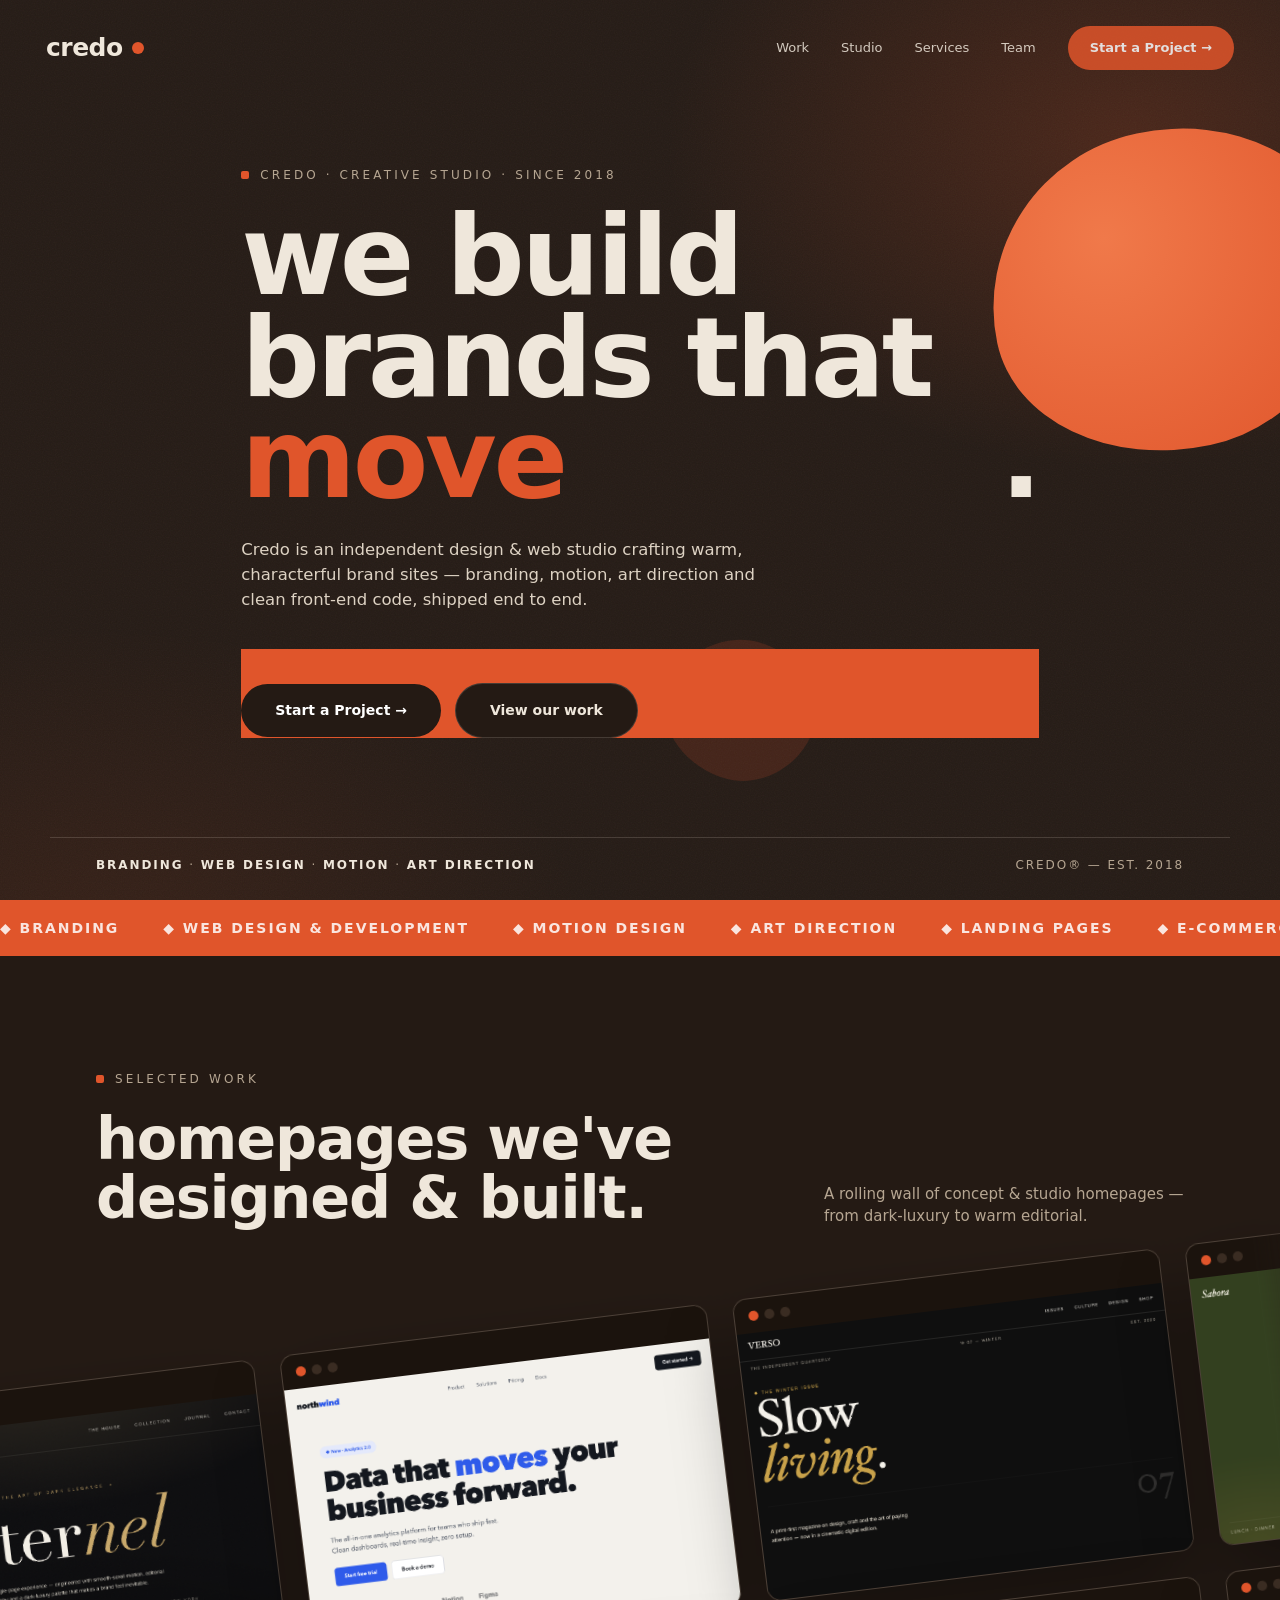
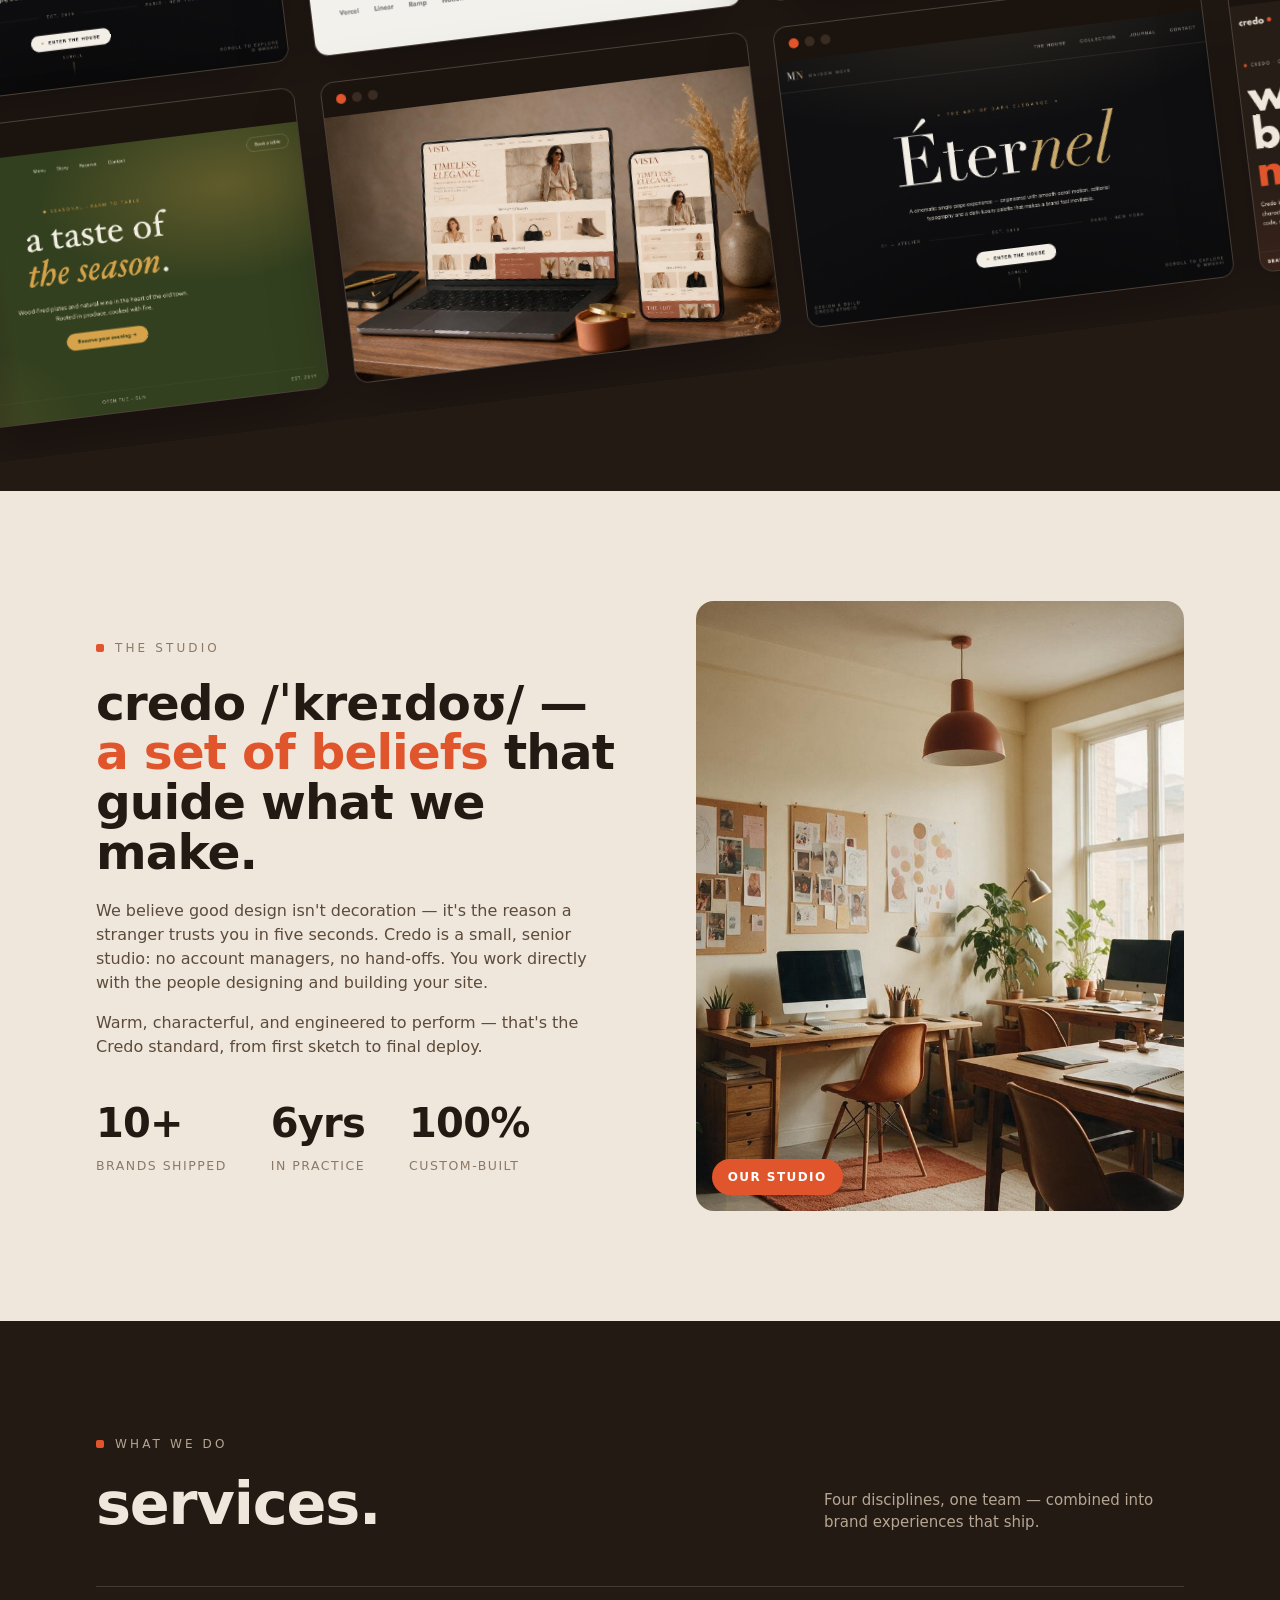
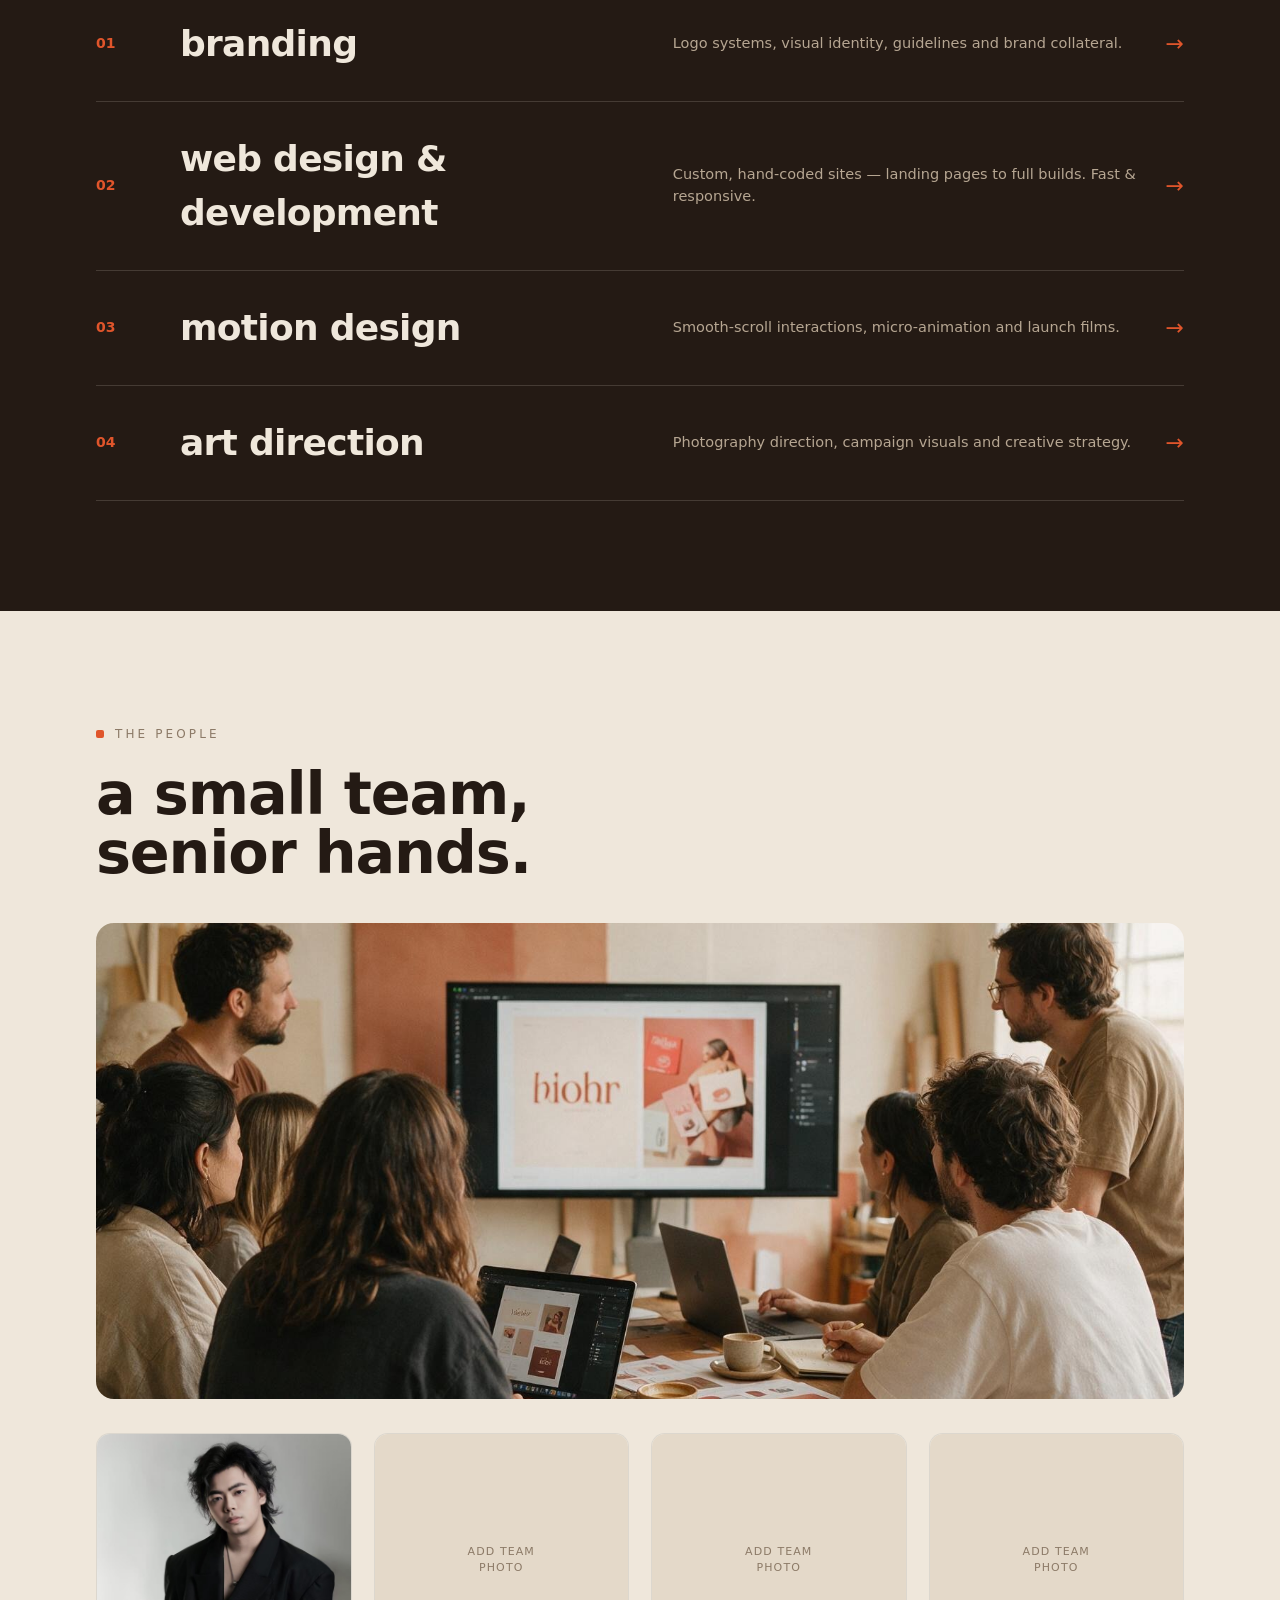
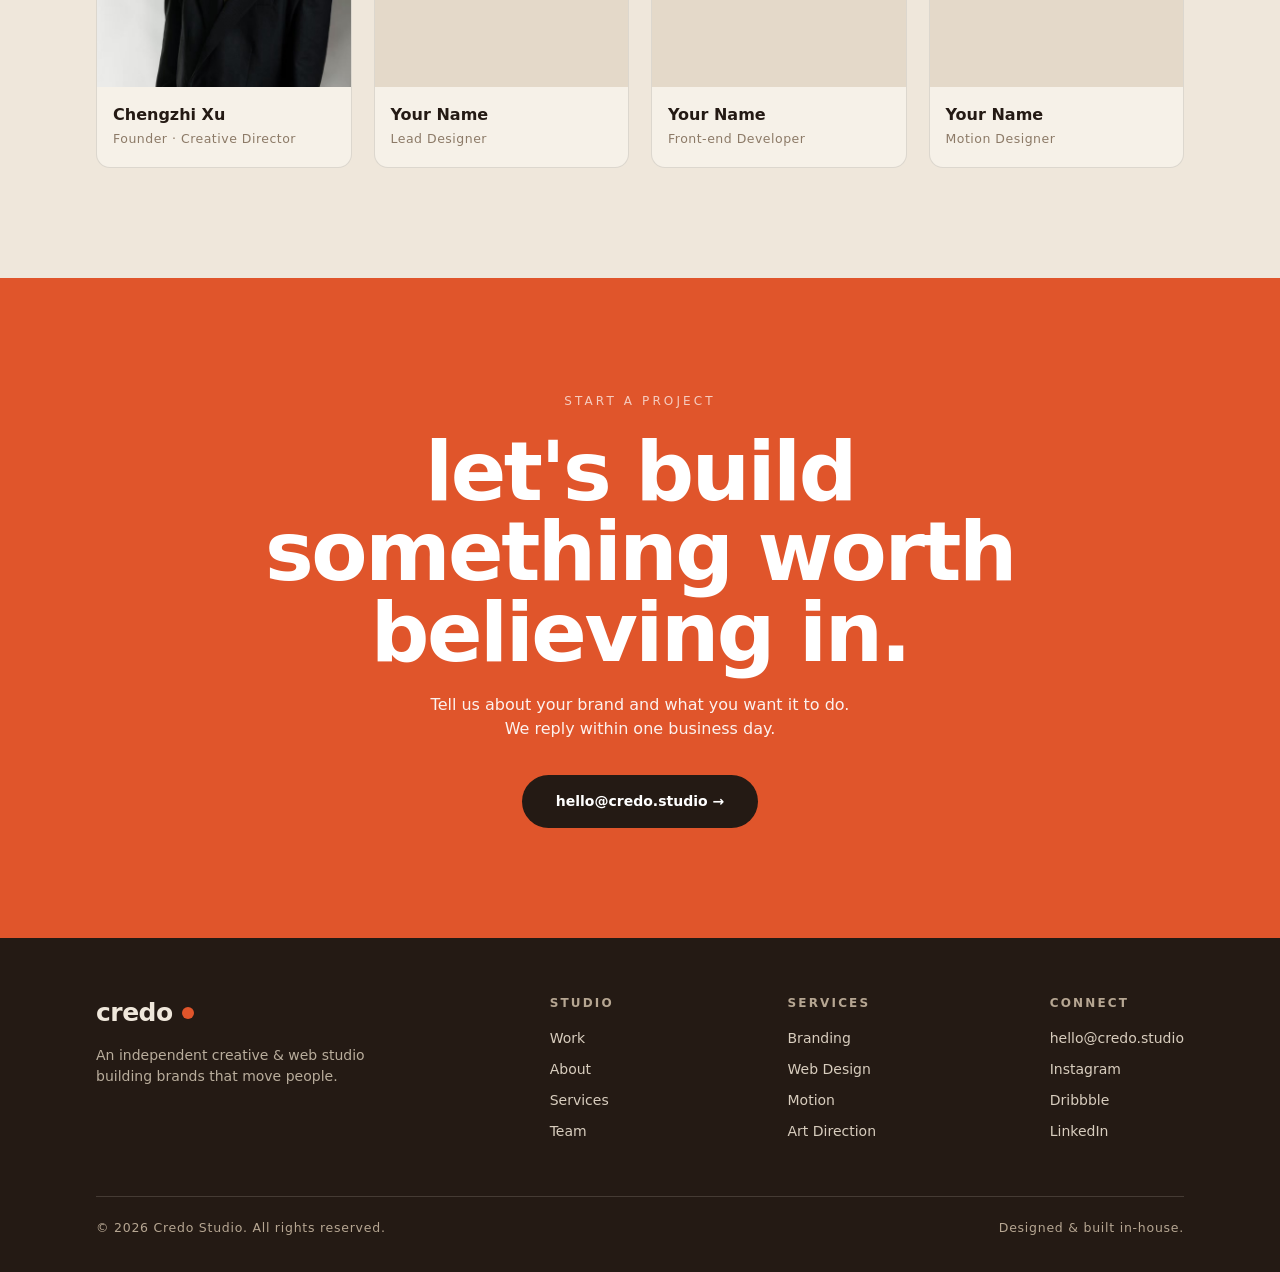
==== index.html @ 02d481d7 "Credo Studio site — initial deploy" ====
<!doctype html>
<html lang="en">
<head>
<meta charset="utf-8">
<meta name="viewport" content="width=device-width, initial-scale=1">
<title>Credo — Creative Studio</title>
<style>
  :root{
    --brown:#241a14; --brown2:#2c2018; --cream:#efe7db; --cream2:#f6f1e8;
    --clay:#e0552b; --clay2:#f0794a; --muted:#b6a692; --inkmuted:#8c7a67;
    --line:rgba(239,231,219,.16); --linedark:rgba(36,26,20,.12);
    --geo:"Futura","Avenir Next","Century Gothic","Poppins",system-ui,Arial,sans-serif;
    --serif:"Hoefler Text","Baskerville",Georgia,serif;
  }
  *{margin:0;padding:0;box-sizing:border-box}
  html{scroll-behavior:smooth}
  body{background:var(--brown); color:var(--cream); font-family:var(--geo);
    -webkit-font-smoothing:antialiased; overflow-x:hidden; line-height:1.5}
  img{display:block; max-width:100%}
  .wrap{max-width:1180px; margin:0 auto; padding:0 46px}
  .clay{color:var(--clay)} .out{color:transparent;-webkit-text-stroke:1.6px currentColor}
  a{color:inherit; text-decoration:none}
  .eyebrow{display:inline-flex; align-items:center; gap:11px; font-size:12px; letter-spacing:.26em;
    text-transform:uppercase; color:var(--muted); margin-bottom:22px}
  .eyebrow .sq{width:8px;height:8px;background:var(--clay);border-radius:2px}

  /* ---------- NAV ---------- */
  nav.bar{position:absolute; top:0; left:0; right:0; z-index:20; display:flex; align-items:center;
    justify-content:space-between; padding:26px 46px}
  .logo{display:flex; align-items:center; gap:9px; font-weight:700; font-size:25px; letter-spacing:-.02em}
  .logo .d{width:12px;height:12px;border-radius:50%;background:var(--clay)}
  .navlinks{display:flex; align-items:center; gap:32px; font-size:13px}
  .navlinks a{opacity:.85} .navlinks a:hover{opacity:1}
  .btn{background:var(--clay); color:#fff; padding:12px 22px; border-radius:999px; font-size:13px; font-weight:600}
  .btn:hover{background:var(--clay2)}
  .btn.ghost{background:transparent; border:1px solid var(--line); color:var(--cream)}

  /* ---------- HERO ---------- */
  .hero{position:relative; min-height:100vh; display:flex; flex-direction:column; justify-content:center;
    overflow:hidden;
    background:
      radial-gradient(60% 60% at 88% 16%, rgba(224,85,43,.20), rgba(36,26,20,0) 60%),
      radial-gradient(70% 70% at 8% 108%, rgba(224,85,43,.10), rgba(36,26,20,0) 55%), var(--brown)}
  .grain{position:absolute; inset:0; pointer-events:none; opacity:.05; mix-blend-mode:screen;
    background-image:url("data:image/svg+xml;utf8,<svg xmlns='http://www.w3.org/2000/svg' width='120' height='120'><filter id='n'><feTurbulence type='fractalNoise' baseFrequency='0.85' numOctaves='2'/></filter><rect width='100%25' height='100%25' filter='url(%23n)'/></svg>")}
  .blob{position:absolute; border-radius:50% 50% 48% 52%/55% 45% 55% 45%; z-index:0}
  .blob.b1{width:360px;height:320px;background:radial-gradient(circle at 35% 30%,var(--clay2),var(--clay));
    right:-70px; top:130px; transform:rotate(-12deg)}
  .blob.b2{width:150px;height:140px;background:var(--clay);opacity:.16; left:52%; bottom:120px; transform:rotate(20deg)}
  .hero .wrap{position:relative; z-index:2}
  h1.head{font-weight:700; letter-spacing:-.03em; line-height:.92; font-size:clamp(52px,8.6vw,132px); text-transform:lowercase}
  .hero .lead{max-width:520px; margin-top:28px; font-size:16.5px; color:#ddd2c3}
  .hero .cta{margin-top:36px; display:flex; gap:14px; align-items:center}
  .hero .foot{position:absolute; z-index:2; left:0;right:0; bottom:26px}
  .hero .foot .wrap{display:flex; align-items:center; justify-content:space-between;
    border-top:1px solid var(--line); padding-top:18px; font-size:12px; letter-spacing:.16em;
    text-transform:uppercase; color:var(--muted)}
  .hero .foot b{color:var(--cream); font-weight:600}

  /* ---------- MARQUEE ---------- */
  .strip{background:var(--clay); color:#fff; padding:16px 0; overflow:hidden; white-space:nowrap}
  .strip .row{display:inline-flex; gap:44px; font-size:14px; letter-spacing:.14em; text-transform:uppercase; font-weight:600}
  .strip span{opacity:.85}

  /* ---------- SECTION SHELL ---------- */
  section{position:relative}
  .pad{padding:110px 0}
  .sechead{display:flex; align-items:flex-end; justify-content:space-between; gap:30px; margin-bottom:52px}
  .sechead h2{font-weight:700; letter-spacing:-.02em; line-height:1; font-size:clamp(34px,4.6vw,60px); text-transform:lowercase}
  .sechead p{max-width:360px; color:var(--muted); font-size:15px}
  .num{color:var(--clay); font-weight:700; font-size:13px; letter-spacing:.2em}

  /* ---------- WORK ---------- */
  .work{background:var(--brown)}
  .grid{display:grid; grid-template-columns:1fr 1fr; gap:26px}
  .card{position:relative; border-radius:16px; overflow:hidden; background:var(--brown2); border:1px solid var(--line)}
  .card .ph{aspect-ratio:3/2; overflow:hidden}
  .card .ph img{width:100%;height:100%;object-fit:cover; transition:transform .6s ease}
  .card:hover .ph img{transform:scale(1.04)}
  .card .cap{display:flex; align-items:center; justify-content:space-between; padding:20px 22px}
  .card .cap .t{font-weight:600; font-size:18px}
  .card .cap .s{font-size:12px; letter-spacing:.14em; text-transform:uppercase; color:var(--muted)}
  .card .tag{position:absolute; top:16px; left:16px; background:rgba(36,26,20,.72); backdrop-filter:blur(6px);
    color:var(--cream); font-size:11px; letter-spacing:.16em; text-transform:uppercase; padding:7px 12px; border-radius:999px}

  /* ---------- STUDIO / ABOUT ---------- */
  .studio{background:var(--cream); color:var(--brown)}
  .studio .eyebrow{color:var(--inkmuted)}
  .studio .split{display:grid; grid-template-columns:1.05fr .95fr; gap:60px; align-items:center}
  .studio h2{font-weight:700; letter-spacing:-.02em; line-height:1.02; font-size:clamp(30px,3.8vw,50px); text-transform:lowercase; margin-bottom:22px}
  .studio h2 .clay{color:var(--clay)}
  .studio p{color:#5c4b3b; font-size:16px; margin-bottom:16px; max-width:520px}
  .studio .stats{display:flex; gap:44px; margin-top:34px}
  .studio .stats b{display:block; font-size:40px; font-weight:700; letter-spacing:-.02em; color:var(--brown)}
  .studio .stats span{font-size:12.5px; letter-spacing:.12em; text-transform:uppercase; color:var(--inkmuted)}
  .studio .imgwrap{position:relative; border-radius:18px; overflow:hidden}
  .studio .imgwrap img{width:100%; aspect-ratio:4/5; object-fit:cover}
  .studio .imgwrap .badge{position:absolute; bottom:16px; left:16px; background:var(--clay); color:#fff;
    font-size:12px; letter-spacing:.12em; text-transform:uppercase; font-weight:600; padding:9px 16px; border-radius:999px}

  /* ---------- SERVICES ---------- */
  .svc{background:var(--brown)}
  .svcrow{display:grid; grid-template-columns:60px 1fr 1fr auto; gap:24px; align-items:center;
    padding:30px 0; border-top:1px solid var(--line)}
  .svcrow:last-child{border-bottom:1px solid var(--line)}
  .svcrow .n{color:var(--clay); font-weight:700; font-size:14px}
  .svcrow .name{font-size:clamp(24px,3vw,36px); font-weight:700; letter-spacing:-.02em; text-transform:lowercase}
  .svcrow .desc{color:var(--muted); font-size:14.5px}
  .svcrow .arrow{color:var(--clay); font-size:22px}

  /* ---------- TEAM ---------- */
  .team{background:var(--cream); color:var(--brown)}
  .team .eyebrow{color:var(--inkmuted)}
  .team h2{font-weight:700; letter-spacing:-.02em; line-height:1; font-size:clamp(34px,4.6vw,60px); text-transform:lowercase; margin-bottom:40px}
  .team .teamimg{border-radius:18px; overflow:hidden; margin-bottom:34px}
  .team .teamimg img{width:100%; aspect-ratio:16/7; object-fit:cover}
  .people{display:grid; grid-template-columns:repeat(4,1fr); gap:22px}
  .person{background:var(--cream2); border:1px solid var(--linedark); border-radius:14px; overflow:hidden}
  .person .pic{aspect-ratio:1/1; overflow:hidden; background:#e4d9c9}
  .person .pic img{width:100%;height:100%;object-fit:cover}
  .person .pic.ph{display:flex;align-items:center;justify-content:center;color:var(--inkmuted);font-size:11px;letter-spacing:.1em;text-transform:uppercase;text-align:center;padding:10px}
  .person .b{padding:16px 16px 18px}
  .person .b .nm{font-weight:700; font-size:16px}
  .person .b .rl{font-size:12.5px; color:var(--inkmuted); letter-spacing:.04em; margin-top:3px}

  /* ---------- CTA ---------- */
  .cta{background:var(--clay); color:#fff; text-align:center}
  .cta h2{font-weight:700; letter-spacing:-.03em; line-height:.98; font-size:clamp(40px,6.4vw,92px); text-transform:lowercase}
  .cta p{max-width:420px; margin:20px auto 0; font-size:16px; opacity:.92}
  .cta .btn{background:var(--brown); margin-top:34px; display:inline-block; padding:16px 34px; font-size:14px}
  .cta .btn:hover{background:#160f0a}

  /* ---------- FOOTER ---------- */
  footer{background:var(--brown); padding:56px 0 34px}
  .fgrid{display:flex; align-items:flex-start; justify-content:space-between; gap:30px; flex-wrap:wrap}
  .fcol h4{font-size:12px; letter-spacing:.18em; text-transform:uppercase; color:var(--muted); margin-bottom:16px}
  .fcol a{display:block; font-size:14px; color:#d8cdbe; margin-bottom:10px}
  .fbottom{display:flex; align-items:center; justify-content:space-between; border-top:1px solid var(--line);
    margin-top:44px; padding-top:22px; font-size:12.5px; color:var(--muted); letter-spacing:.06em}

  @media(max-width:820px){
    .navlinks{display:none} .wrap{padding:0 24px} nav.bar{padding:20px 24px}
    .grid{grid-template-columns:1fr} .studio .split{grid-template-columns:1fr; gap:34px}
    .svcrow{grid-template-columns:36px 1fr; row-gap:6px} .svcrow .desc,.svcrow .arrow{display:none}
    .people{grid-template-columns:1fr 1fr} .sechead{flex-direction:column; align-items:flex-start}
  }

  /* ---------- DIAGONAL WORK TICKER ---------- */
  .ticker{position:relative; transform:rotate(-7deg); transform-origin:center; width:122%; margin-left:-11%;
    padding:34px 0; -webkit-mask-image:linear-gradient(90deg,transparent,#000 8%,#000 92%,transparent);
    mask-image:linear-gradient(90deg,transparent,#000 8%,#000 92%,transparent)}
  .tick-row{display:flex; gap:26px; width:max-content}
  .tick-row.r1{animation:scrollL 48s linear infinite}
  .tick-row.r2{margin-top:26px; animation:scrollR 56s linear infinite}
  @keyframes scrollL{from{transform:translateX(0)} to{transform:translateX(-50%)}}
  @keyframes scrollR{from{transform:translateX(-50%)} to{transform:translateX(0)}}
  .bcard{flex:0 0 auto; width:430px; border-radius:14px; overflow:hidden; background:#2c2018;
    border:1px solid var(--line); box-shadow:0 34px 70px rgba(0,0,0,.4)}
  .bcard .bar{display:flex; gap:6px; padding:12px 14px; background:#1b130d; align-items:center}
  .bcard .bar i{width:10px;height:10px;border-radius:50%;background:#3a2c22}
  .bcard .bar i:nth-child(1){background:#e0552b}
  .bcard .shot{aspect-ratio:16/10; overflow:hidden}
  .bcard .shot img{width:100%;height:100%;object-fit:cover;object-position:top; transition:transform .5s}
  .bcard:hover .shot img{transform:scale(1.05)}

</style>
</head>
<body>

  <!-- NAV -->
  <nav class="bar">
    <div class="logo">credo<span class="d"></span></div>
    <div class="navlinks">
      <a href="#work">Work</a><a href="#studio">Studio</a><a href="#services">Services</a>
      <a href="#team">Team</a><a class="btn" href="#contact">Start a Project →</a>
    </div>
  </nav>

  <!-- HERO -->
  <header class="hero">
    <div class="grain"></div><div class="blob b1"></div><div class="blob b2"></div>
    <div class="wrap">
      <div class="eyebrow"><span class="sq"></span>Credo · Creative Studio · Since 2018</div>
      <h1 class="head">we build<br>brands that<br><span class="clay">move</span> <span class="out">people</span>.</h1>
      <p class="lead">Credo is an independent design &amp; web studio crafting warm, characterful brand
        sites — branding, motion, art direction and clean front-end code, shipped end to end.</p>
      <div class="cta"><a class="btn" href="#contact">Start a Project →</a><a class="btn ghost" href="#work">View our work</a></div>
    </div>
    <div class="foot"><div class="wrap"><div><b>Branding</b> · <b>Web Design</b> · <b>Motion</b> · <b>Art Direction</b></div><div>credo® — Est. 2018</div></div></div>
  </header>

  <!-- MARQUEE -->
  <div class="strip"><div class="row">
    <span>◆ Branding</span><span>◆ Web Design &amp; Development</span><span>◆ Motion Design</span>
    <span>◆ Art Direction</span><span>◆ Landing Pages</span><span>◆ E-commerce</span>
    <span>◆ Branding</span><span>◆ Web Design &amp; Development</span><span>◆ Motion Design</span><span>◆ Art Direction</span>
  </div></div>

  <!-- WORK -->
  <section class="work pad" id="work">
    <div class="wrap">
      <div class="sechead">
        <div><div class="eyebrow"><span class="sq"></span>Selected Work</div>
          <h2>homepages we've<br>designed &amp; built.</h2></div>
        <p>A rolling wall of concept &amp; studio homepages — from dark-luxury to warm editorial.</p>
      </div>
    </div>
    <div class="ticker">
      <div class="tick-row r1"><div class="bcard"><div class="bar"><i></i><i></i><i></i></div><div class="shot"><img src="credo_assets/work_eternel.png" alt=""></div></div><div class="bcard"><div class="bar"><i></i><i></i><i></i></div><div class="shot"><img src="credo_assets/site_northwind.png" alt=""></div></div><div class="bcard"><div class="bar"><i></i><i></i><i></i></div><div class="shot"><img src="credo_assets/site_verso.png" alt=""></div></div><div class="bcard"><div class="bar"><i></i><i></i><i></i></div><div class="shot"><img src="credo_assets/site_sabora.png" alt=""></div></div><div class="bcard"><div class="bar"><i></i><i></i><i></i></div><div class="shot"><img src="credo_assets/site_credo.png" alt=""></div></div><div class="bcard"><div class="bar"><i></i><i></i><i></i></div><div class="shot"><img src="credo_assets/work_fashion.jpg" alt=""></div></div><div class="bcard"><div class="bar"><i></i><i></i><i></i></div><div class="shot"><img src="credo_assets/work_eternel.png" alt=""></div></div><div class="bcard"><div class="bar"><i></i><i></i><i></i></div><div class="shot"><img src="credo_assets/site_northwind.png" alt=""></div></div><div class="bcard"><div class="bar"><i></i><i></i><i></i></div><div class="shot"><img src="credo_assets/site_verso.png" alt=""></div></div><div class="bcard"><div class="bar"><i></i><i></i><i></i></div><div class="shot"><img src="credo_assets/site_sabora.png" alt=""></div></div><div class="bcard"><div class="bar"><i></i><i></i><i></i></div><div class="shot"><img src="credo_assets/site_credo.png" alt=""></div></div><div class="bcard"><div class="bar"><i></i><i></i><i></i></div><div class="shot"><img src="credo_assets/work_fashion.jpg" alt=""></div></div></div>
      <div class="tick-row r2"><div class="bcard"><div class="bar"><i></i><i></i><i></i></div><div class="shot"><img src="credo_assets/site_sabora.png" alt=""></div></div><div class="bcard"><div class="bar"><i></i><i></i><i></i></div><div class="shot"><img src="credo_assets/work_fashion.jpg" alt=""></div></div><div class="bcard"><div class="bar"><i></i><i></i><i></i></div><div class="shot"><img src="credo_assets/work_eternel.png" alt=""></div></div><div class="bcard"><div class="bar"><i></i><i></i><i></i></div><div class="shot"><img src="credo_assets/site_credo.png" alt=""></div></div><div class="bcard"><div class="bar"><i></i><i></i><i></i></div><div class="shot"><img src="credo_assets/site_verso.png" alt=""></div></div><div class="bcard"><div class="bar"><i></i><i></i><i></i></div><div class="shot"><img src="credo_assets/site_northwind.png" alt=""></div></div><div class="bcard"><div class="bar"><i></i><i></i><i></i></div><div class="shot"><img src="credo_assets/site_sabora.png" alt=""></div></div><div class="bcard"><div class="bar"><i></i><i></i><i></i></div><div class="shot"><img src="credo_assets/work_fashion.jpg" alt=""></div></div><div class="bcard"><div class="bar"><i></i><i></i><i></i></div><div class="shot"><img src="credo_assets/work_eternel.png" alt=""></div></div><div class="bcard"><div class="bar"><i></i><i></i><i></i></div><div class="shot"><img src="credo_assets/site_credo.png" alt=""></div></div><div class="bcard"><div class="bar"><i></i><i></i><i></i></div><div class="shot"><img src="credo_assets/site_verso.png" alt=""></div></div><div class="bcard"><div class="bar"><i></i><i></i><i></i></div><div class="shot"><img src="credo_assets/site_northwind.png" alt=""></div></div></div>
    </div>
  </section>

  <!-- STUDIO / ABOUT -->
  <section class="studio pad" id="studio">
    <div class="wrap">
      <div class="split">
        <div>
          <div class="eyebrow"><span class="sq"></span>The Studio</div>
          <h2>credo /ˈkreɪdoʊ/ —<br><span class="clay">a set of beliefs</span> that guide what we make.</h2>
          <p>We believe good design isn't decoration — it's the reason a stranger trusts you in five
            seconds. Credo is a small, senior studio: no account managers, no hand-offs. You work
            directly with the people designing and building your site.</p>
          <p>Warm, characterful, and engineered to perform — that's the Credo standard, from first
            sketch to final deploy.</p>
          <div class="stats">
            <div><b>10+</b><span>Brands shipped</span></div>
            <div><b>6yrs</b><span>In practice</span></div>
            <div><b>100%</b><span>Custom-built</span></div>
          </div>
        </div>
        <div class="imgwrap">
          <img src="credo_assets/credo_20260913-150712.jpg" alt="Credo studio">
          <span class="badge">Our studio</span>
        </div>
      </div>
    </div>
  </section>

  <!-- SERVICES -->
  <section class="svc pad" id="services">
    <div class="wrap">
      <div class="sechead"><div><div class="eyebrow"><span class="sq"></span>What we do</div>
        <h2>services.</h2></div>
        <p>Four disciplines, one team — combined into brand experiences that ship.</p></div>
      <div class="svcrow"><span class="n">01</span><span class="name">branding</span><span class="desc">Logo systems, visual identity, guidelines and brand collateral.</span><span class="arrow">→</span></div>
      <div class="svcrow"><span class="n">02</span><span class="name">web design &amp; development</span><span class="desc">Custom, hand-coded sites — landing pages to full builds. Fast &amp; responsive.</span><span class="arrow">→</span></div>
      <div class="svcrow"><span class="n">03</span><span class="name">motion design</span><span class="desc">Smooth-scroll interactions, micro-animation and launch films.</span><span class="arrow">→</span></div>
      <div class="svcrow"><span class="n">04</span><span class="name">art direction</span><span class="desc">Photography direction, campaign visuals and creative strategy.</span><span class="arrow">→</span></div>
    </div>
  </section>

  <!-- TEAM -->
  <section class="team pad" id="team">
    <div class="wrap">
      <div class="eyebrow"><span class="sq"></span>The People</div>
      <h2>a small team,<br>senior hands.</h2>
      <div class="teamimg"><img src="credo_assets/credo_20260913-150857.jpg" alt="Credo team at work"></div>
      <div class="people">
        <div class="person"><div class="pic"><img src="credo_assets/founder.jpg" alt="Founder"></div>
          <div class="b"><div class="nm">Chengzhi Xu</div><div class="rl">Founder · Creative Director</div></div></div>
        <div class="person"><div class="pic ph">Add team<br>photo</div>
          <div class="b"><div class="nm">Your Name</div><div class="rl">Lead Designer</div></div></div>
        <div class="person"><div class="pic ph">Add team<br>photo</div>
          <div class="b"><div class="nm">Your Name</div><div class="rl">Front-end Developer</div></div></div>
        <div class="person"><div class="pic ph">Add team<br>photo</div>
          <div class="b"><div class="nm">Your Name</div><div class="rl">Motion Designer</div></div></div>
      </div>
    </div>
  </section>

  <!-- CTA -->
  <section class="cta pad" id="contact">
    <div class="wrap">
      <div class="eyebrow" style="color:rgba(255,255,255,.7); justify-content:center">Start a Project</div>
      <h2>let's build<br>something worth<br>believing in.</h2>
      <p>Tell us about your brand and what you want it to do. We reply within one business day.</p>
      <a class="btn" href="mailto:hello@credo.studio">hello@credo.studio →</a>
    </div>
  </section>

  <!-- FOOTER -->
  <footer>
    <div class="wrap">
      <div class="fgrid">
        <div style="max-width:280px">
          <div class="logo" style="margin-bottom:14px">credo<span class="d"></span></div>
          <p style="color:#b9ad9c;font-size:14px">An independent creative &amp; web studio building brands that move people.</p>
        </div>
        <div class="fcol"><h4>Studio</h4><a href="#work">Work</a><a href="#studio">About</a><a href="#services">Services</a><a href="#team">Team</a></div>
        <div class="fcol"><h4>Services</h4><a>Branding</a><a>Web Design</a><a>Motion</a><a>Art Direction</a></div>
        <div class="fcol"><h4>Connect</h4><a href="mailto:hello@credo.studio">hello@credo.studio</a><a>Instagram</a><a>Dribbble</a><a>LinkedIn</a></div>
      </div>
      <div class="fbottom"><span>© 2026 Credo Studio. All rights reserved.</span><span>Designed &amp; built in-house.</span></div>
    </div>
  </footer>

</body>
</html>
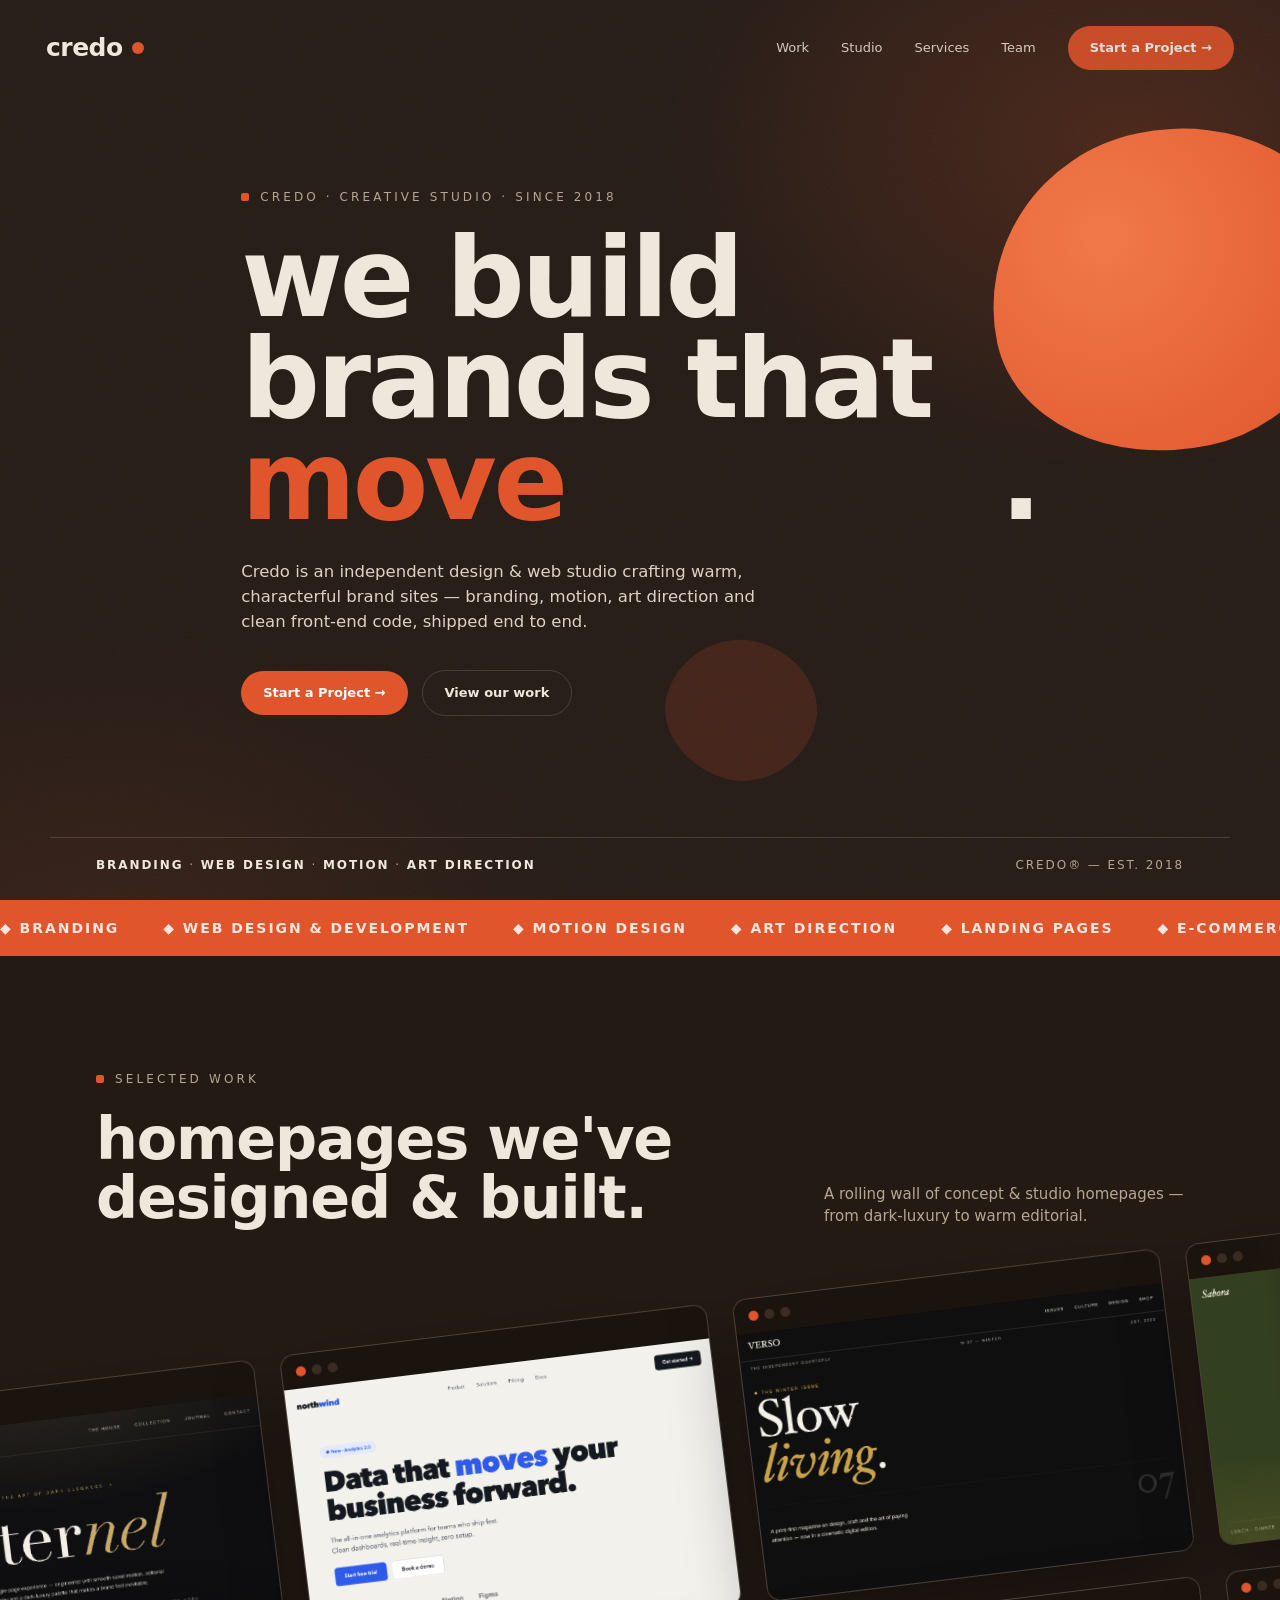
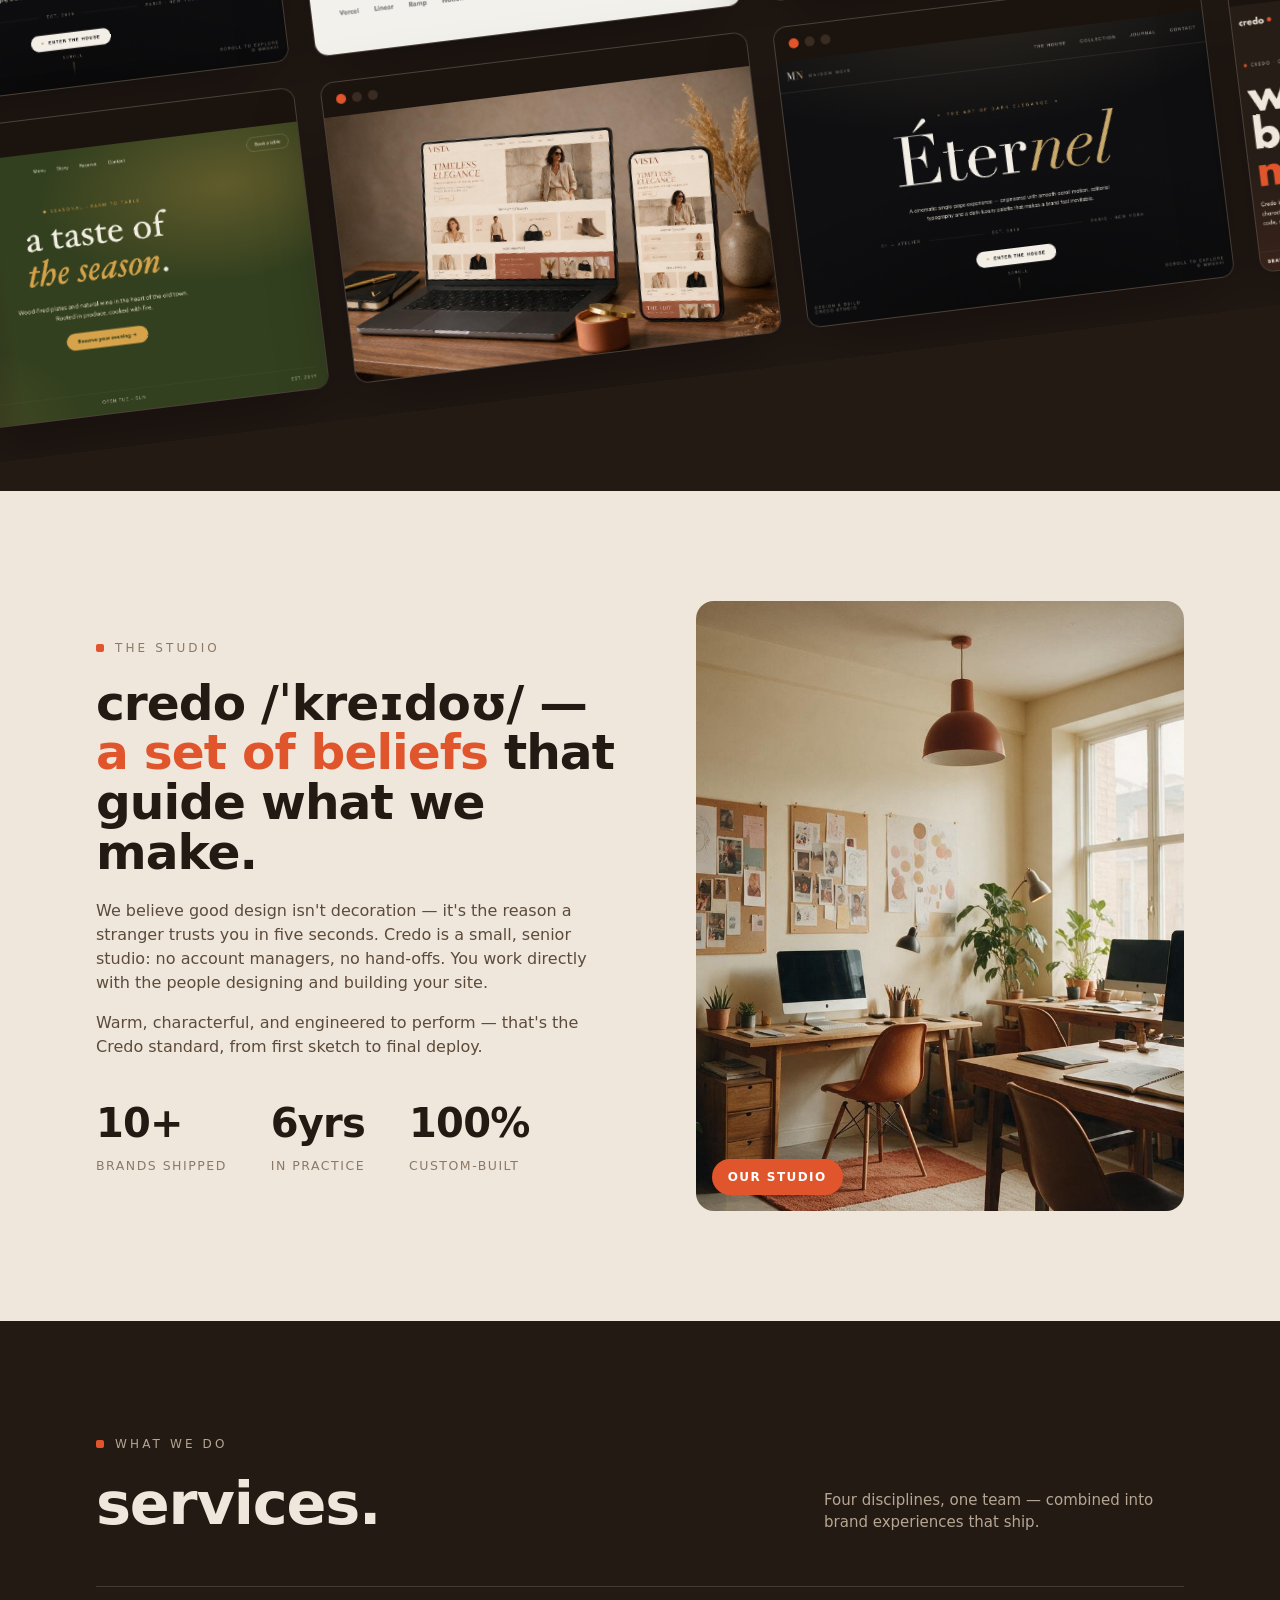
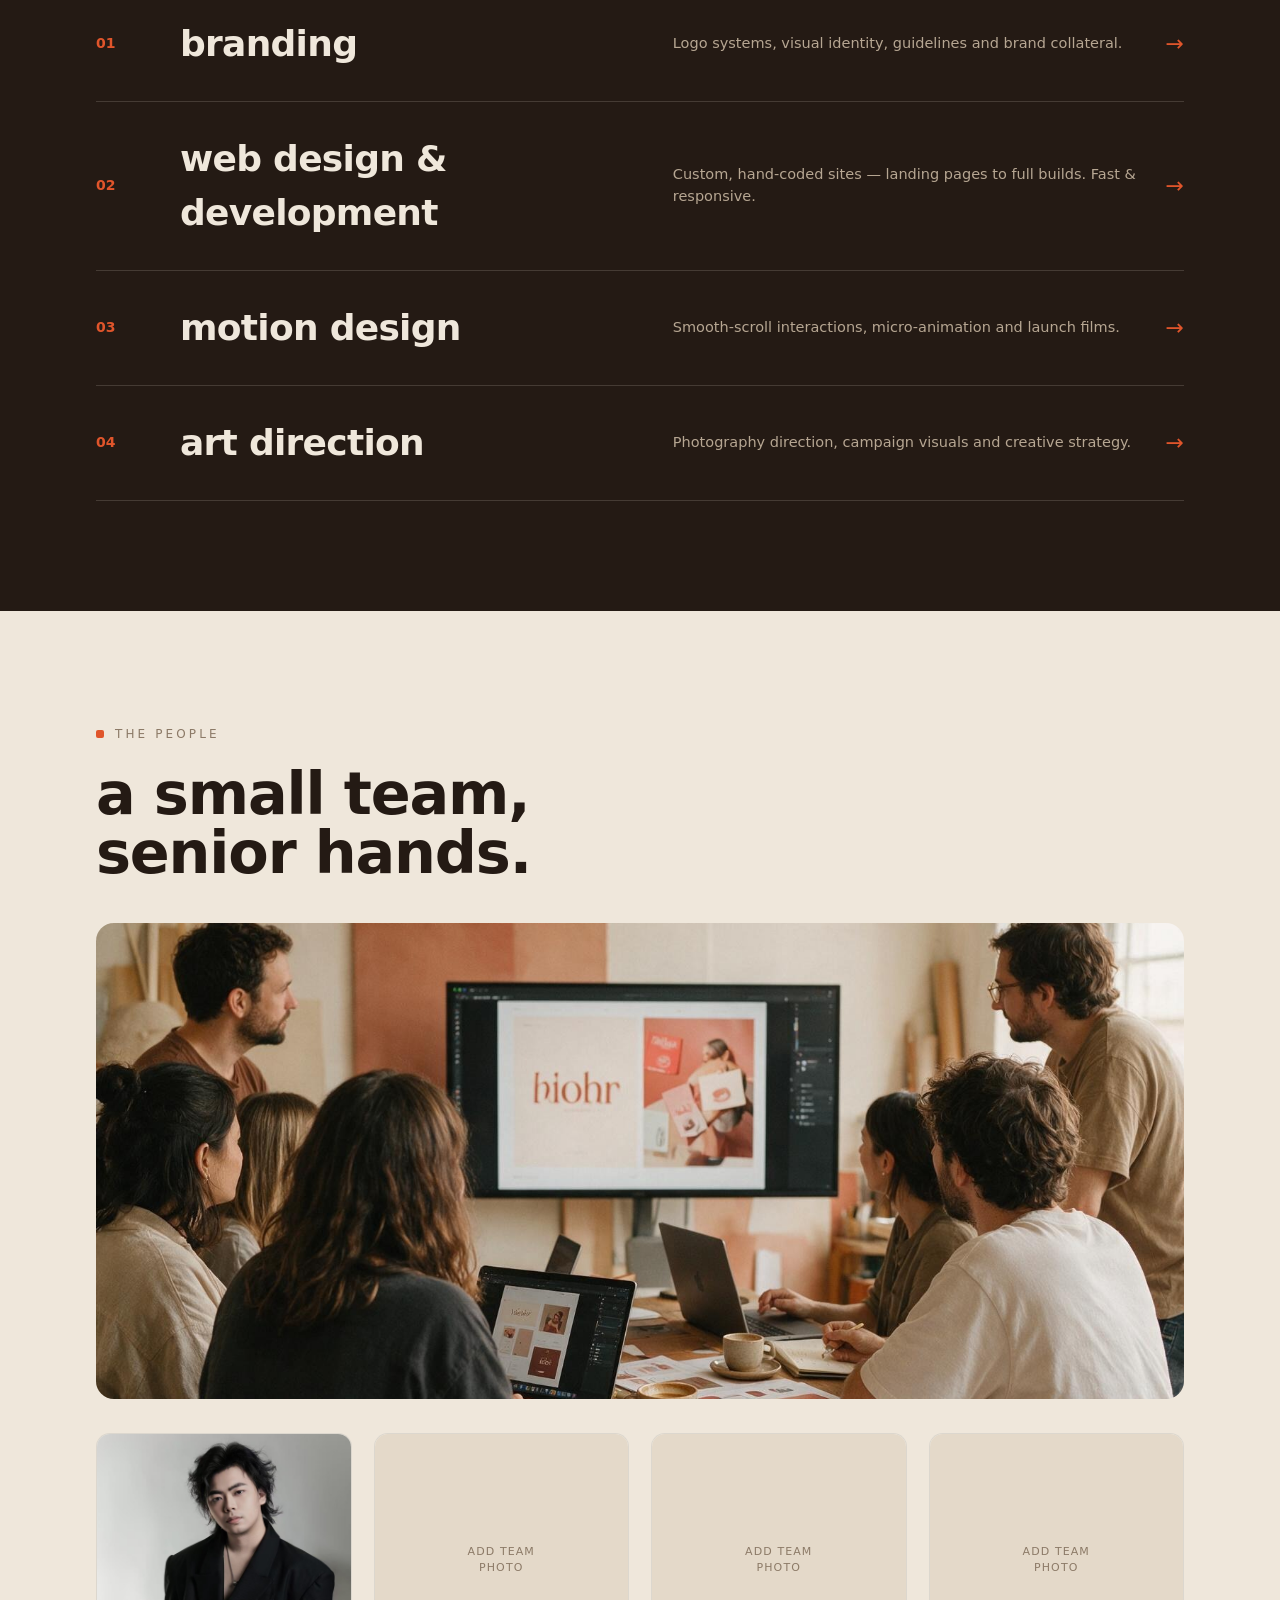
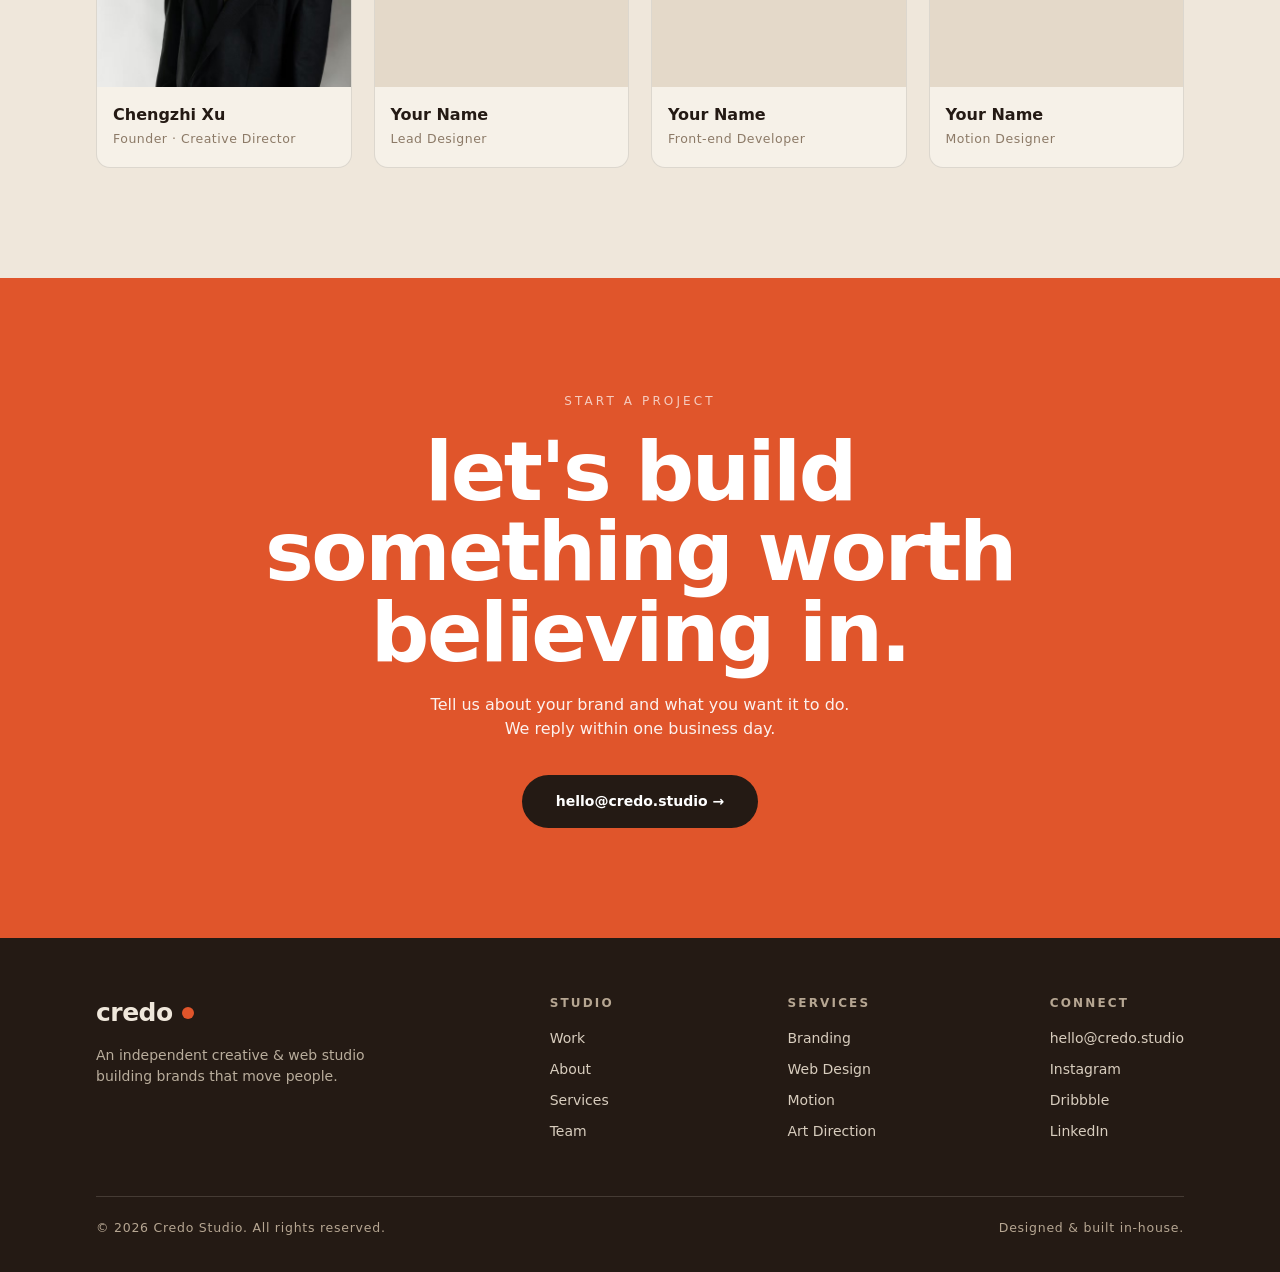
==== commit 3d65547d: "Fix hero CTA class collision" ====
--- a/index.html
+++ b/index.html
@@ -50,7 +50,7 @@
   .hero .wrap{position:relative; z-index:2}
   h1.head{font-weight:700; letter-spacing:-.03em; line-height:.92; font-size:clamp(52px,8.6vw,132px); text-transform:lowercase}
   .hero .lead{max-width:520px; margin-top:28px; font-size:16.5px; color:#ddd2c3}
-  .hero .cta{margin-top:36px; display:flex; gap:14px; align-items:center}
+  .hero .heroactions{margin-top:36px; display:flex; gap:14px; align-items:center}
   .hero .foot{position:absolute; z-index:2; left:0;right:0; bottom:26px}
   .hero .foot .wrap{display:flex; align-items:center; justify-content:space-between;
     border-top:1px solid var(--line); padding-top:18px; font-size:12px; letter-spacing:.16em;
@@ -184,7 +184,7 @@
       <h1 class="head">we build<br>brands that<br><span class="clay">move</span> <span class="out">people</span>.</h1>
       <p class="lead">Credo is an independent design &amp; web studio crafting warm, characterful brand
         sites — branding, motion, art direction and clean front-end code, shipped end to end.</p>
-      <div class="cta"><a class="btn" href="#contact">Start a Project →</a><a class="btn ghost" href="#work">View our work</a></div>
+      <div class="heroactions"><a class="btn" href="#contact">Start a Project →</a><a class="btn ghost" href="#work">View our work</a></div>
     </div>
     <div class="foot"><div class="wrap"><div><b>Branding</b> · <b>Web Design</b> · <b>Motion</b> · <b>Art Direction</b></div><div>credo® — Est. 2018</div></div></div>
   </header>
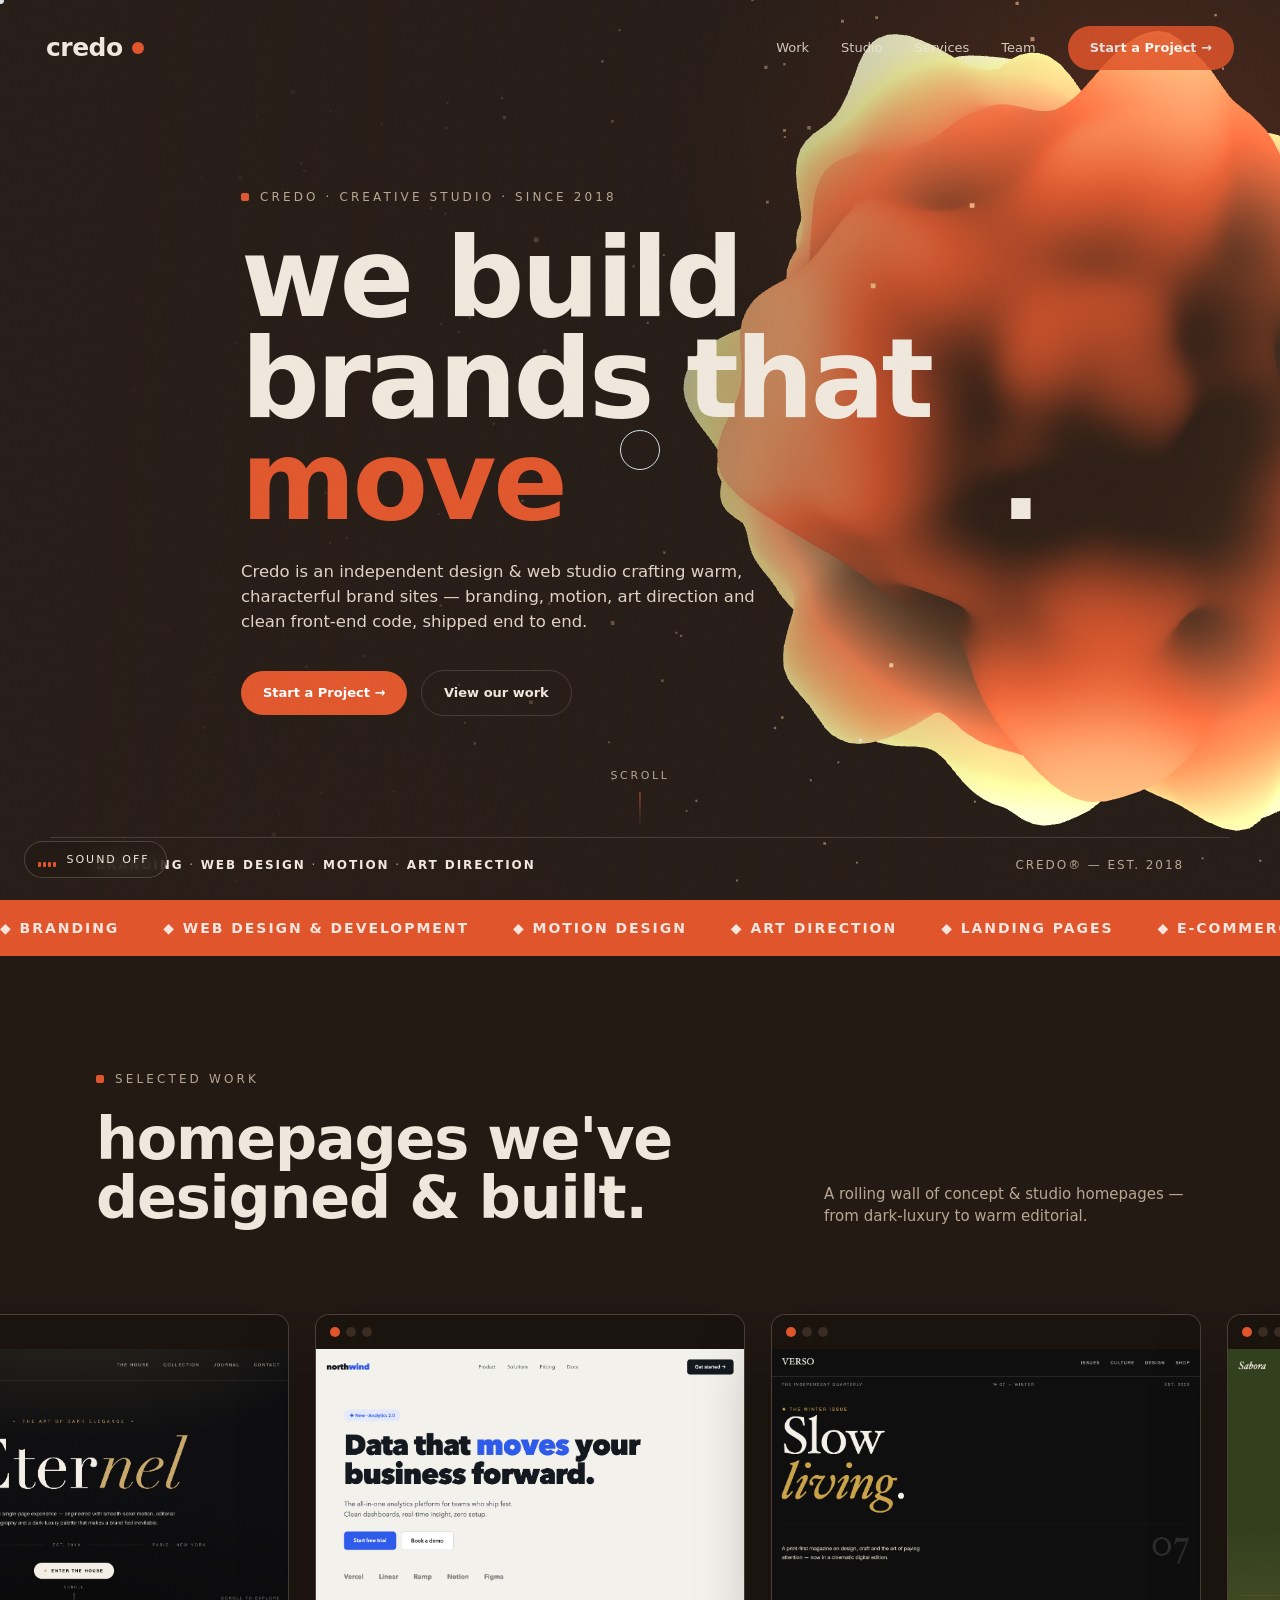
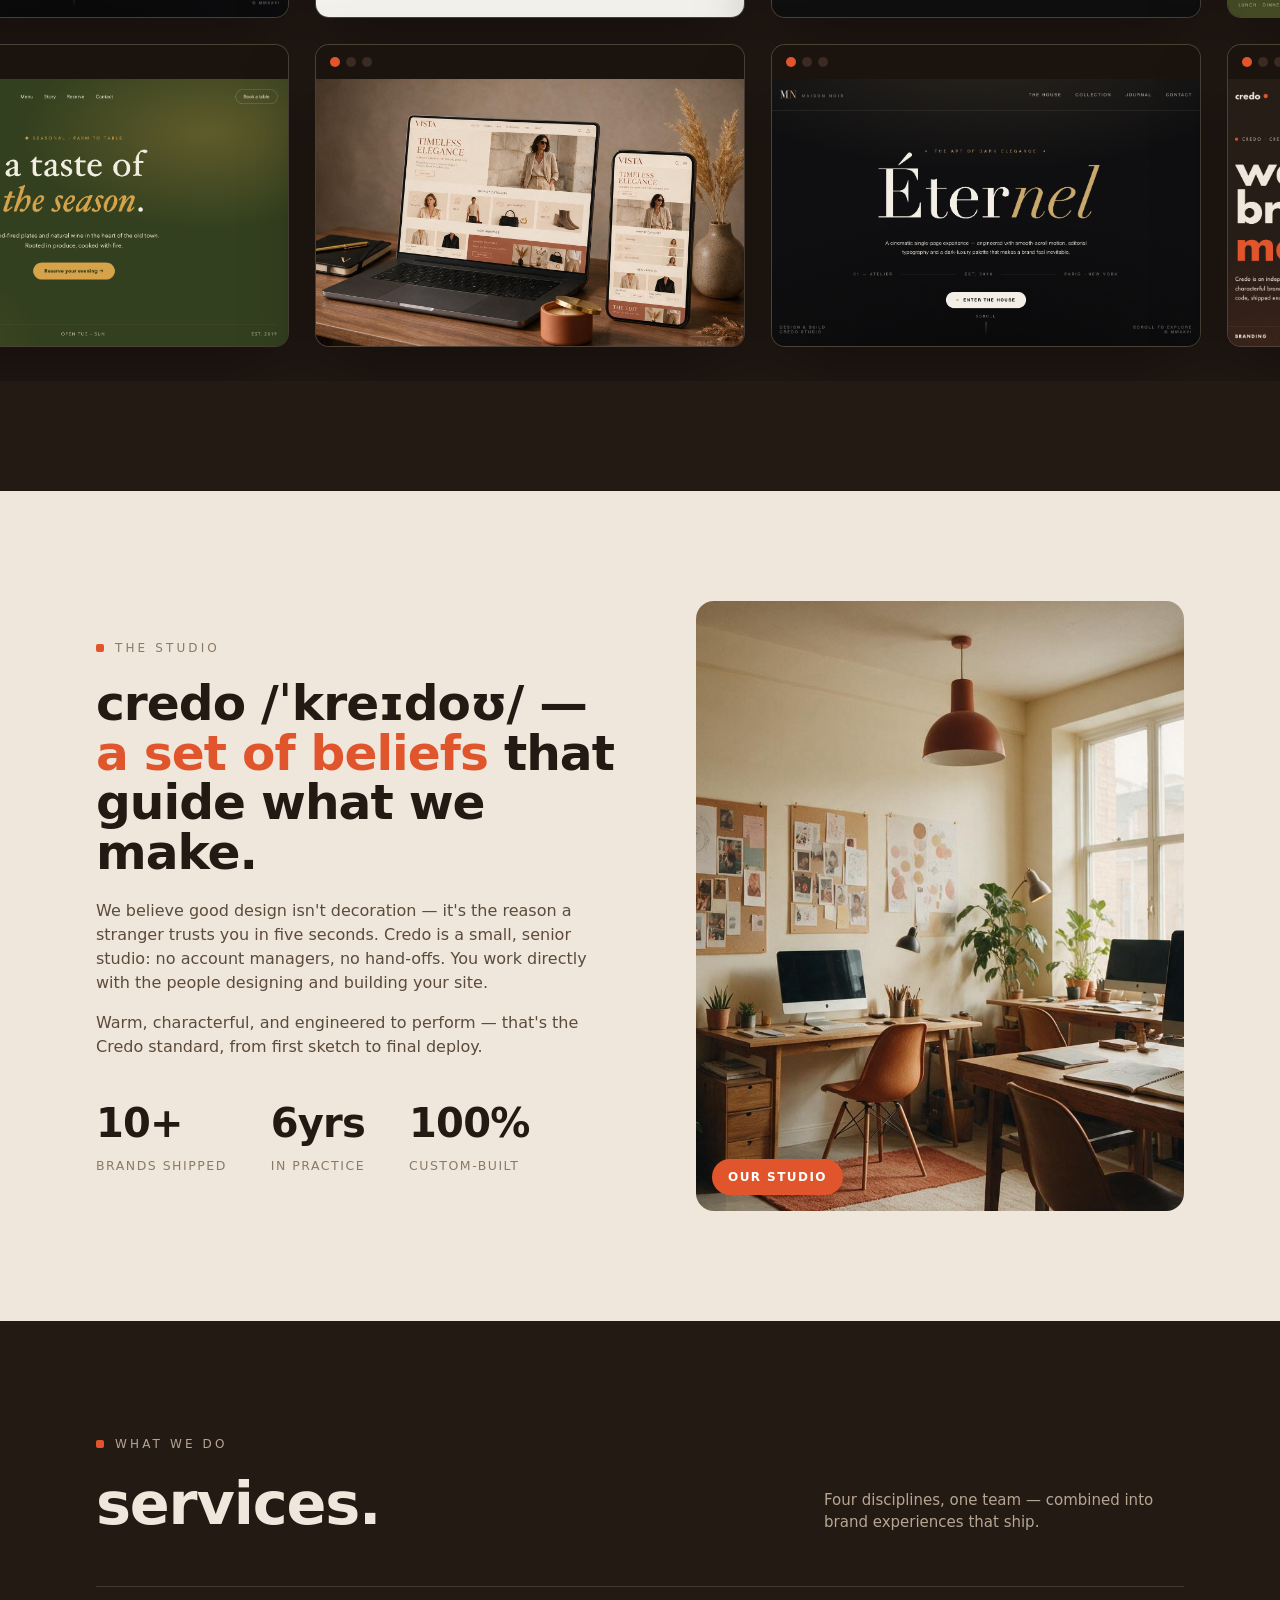
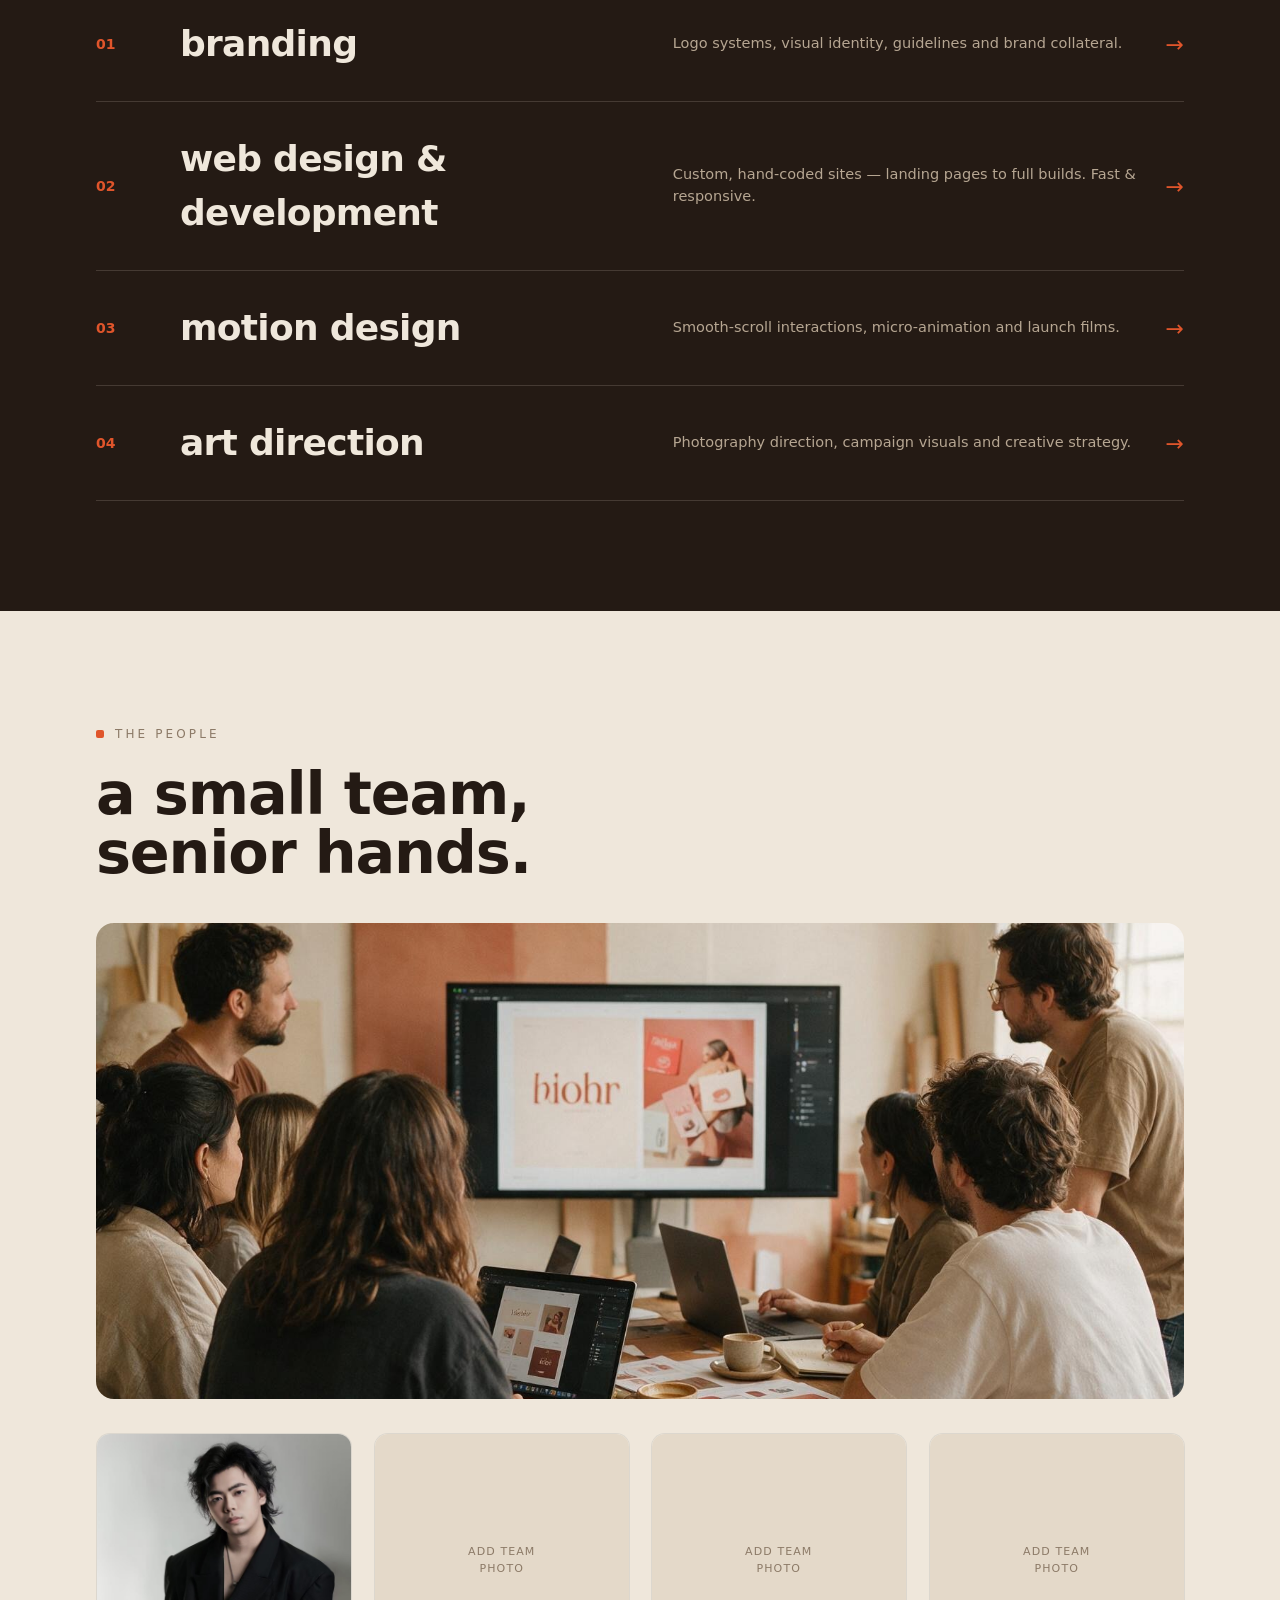
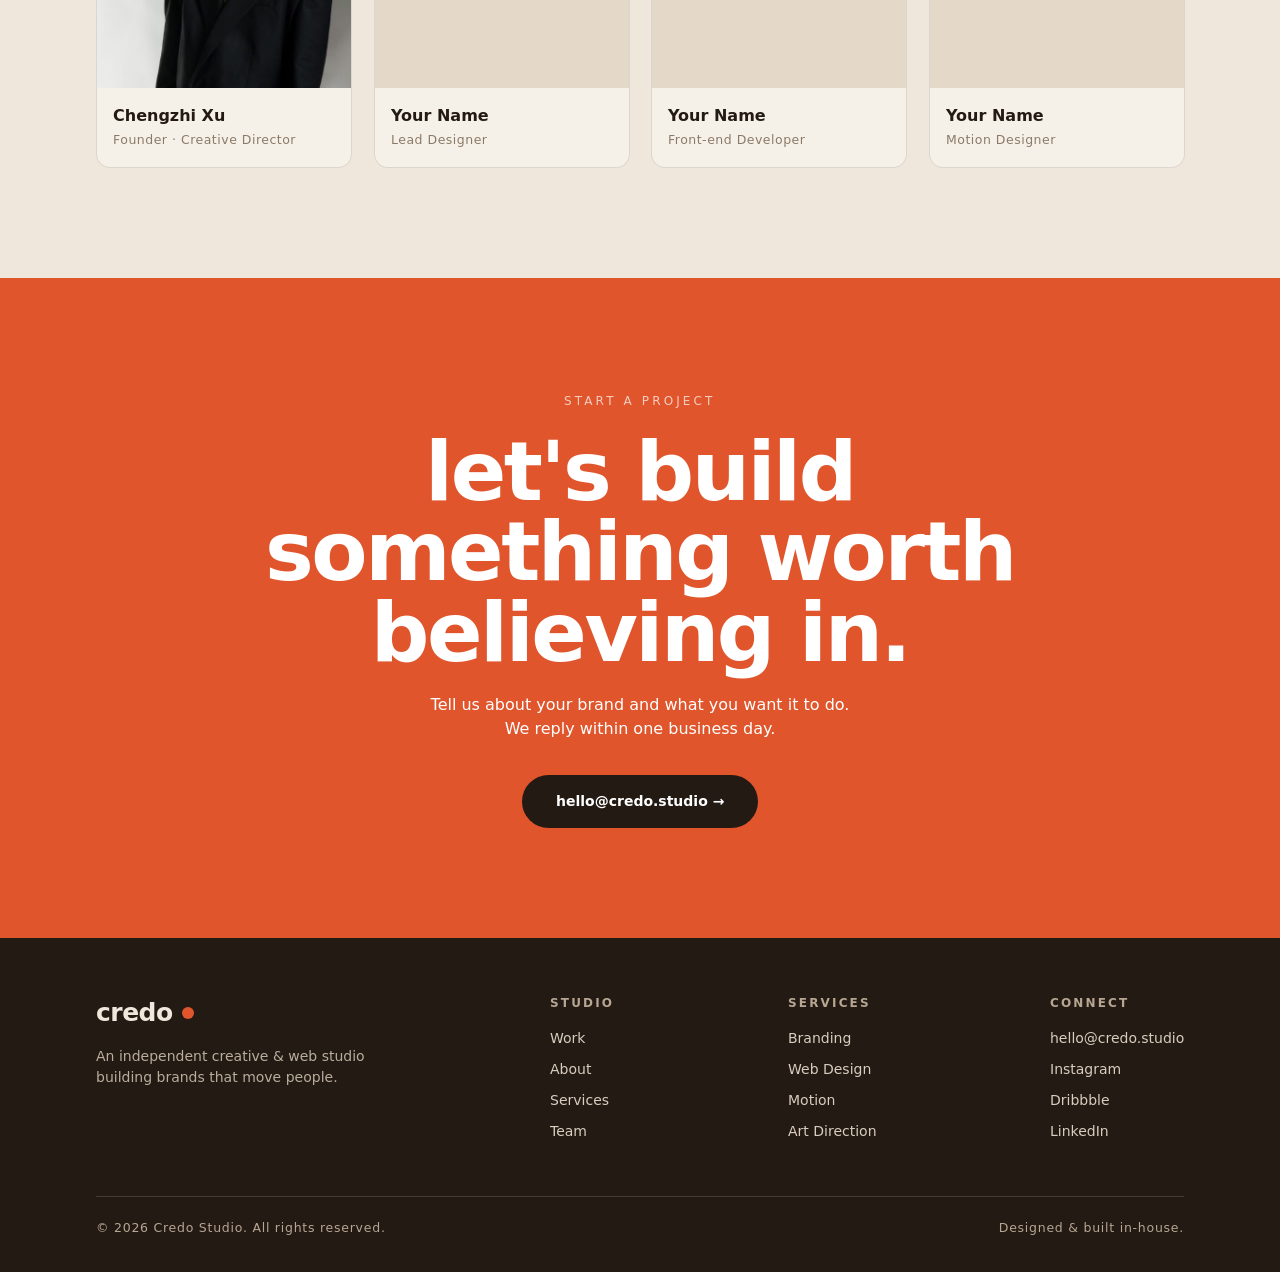
==== commit 4fd851a6: "Add WebGL 3D hero, procedural sound, smooth scroll, reveal & magnetic cursor Co-Authored-By: Claude " ====
--- a/index.html
+++ b/index.html
@@ -4,6 +4,7 @@
 <meta charset="utf-8">
 <meta name="viewport" content="width=device-width, initial-scale=1">
 <title>Credo — Creative Studio</title>
+<script>document.documentElement.classList.add('js')</script>
 <style>
   :root{
     --brown:#241a14; --brown2:#2c2018; --cream:#efe7db; --cream2:#f6f1e8;
@@ -13,7 +14,7 @@
     --serif:"Hoefler Text","Baskerville",Georgia,serif;
   }
   *{margin:0;padding:0;box-sizing:border-box}
-  html{scroll-behavior:smooth}
+  html:not(.js){scroll-behavior:smooth}
   body{background:var(--brown); color:var(--cream); font-family:var(--geo);
     -webkit-font-smoothing:antialiased; overflow-x:hidden; line-height:1.5}
   img{display:block; max-width:100%}
@@ -163,6 +164,62 @@
   .bcard .shot img{width:100%;height:100%;object-fit:cover;object-position:top; transition:transform .5s}
   .bcard:hover .shot img{transform:scale(1.05)}
 
+  /* ---------- WEBGL HERO CANVAS ---------- */
+  .hero .glcanvas{position:absolute; inset:0; z-index:1; width:100%; height:100%; display:block}
+  .hero .heroscrim{position:absolute; inset:0; z-index:2; pointer-events:none;
+    background:linear-gradient(95deg, var(--brown) 8%, rgba(36,26,20,.82) 34%, rgba(36,26,20,.30) 58%, rgba(36,26,20,0) 78%)}
+  .hero .wrap{z-index:4} .hero .foot{z-index:4} .hero .scrollcue{z-index:4}
+  .hero .grain{z-index:6}
+  .hero.gl-on .blob{display:none}
+  .hero .scrollcue{position:absolute; z-index:3; left:50%; bottom:74px; transform:translateX(-50%);
+    font-size:11px; letter-spacing:.24em; text-transform:uppercase; color:var(--muted);
+    display:flex; flex-direction:column; align-items:center; gap:8px; pointer-events:none}
+  .hero .scrollcue .ln{width:1px; height:34px; background:linear-gradient(var(--clay),transparent);
+    animation:cue 2.2s ease-in-out infinite}
+  @keyframes cue{0%,100%{transform:scaleY(.4);opacity:.5}50%{transform:scaleY(1);opacity:1}}
+
+  /* ---------- SCROLL REVEAL ---------- */
+  html.js [data-reveal]{opacity:0; transform:translateY(30px); will-change:opacity,transform}
+  html.js [data-reveal].in{opacity:1; transform:none;
+    transition:opacity .9s cubic-bezier(.22,.61,.36,1), transform .9s cubic-bezier(.22,.61,.36,1)}
+
+  /* ---------- CUSTOM CURSOR + MAGNETIC ---------- */
+  html.cursor-on, html.cursor-on *{cursor:none !important}
+  .cur-dot,.cur-ring{position:fixed; top:0; left:0; z-index:9999; pointer-events:none;
+    border-radius:50%; mix-blend-mode:difference; opacity:0; transition:opacity .3s}
+  html.cursor-on .cur-dot,html.cursor-on .cur-ring{opacity:1}
+  .cur-dot{width:7px; height:7px; background:#fff; margin:-3.5px 0 0 -3.5px}
+  .cur-ring{width:40px; height:40px; border:1px solid #fff; margin:-20px 0 0 -20px;
+    transition:width .25s ease, height .25s ease, margin .25s ease, opacity .3s, background .25s}
+  html.cur-hover .cur-ring{width:64px; height:64px; margin:-32px 0 0 -32px; background:rgba(255,255,255,.12)}
+  .magnetic{display:inline-block; will-change:transform}
+
+  /* ---------- SOUND TOGGLE ---------- */
+  .soundtoggle{position:fixed; z-index:40; left:24px; bottom:22px; display:flex; align-items:center; gap:11px;
+    background:rgba(36,26,20,.66); backdrop-filter:blur(10px); -webkit-backdrop-filter:blur(10px);
+    border:1px solid rgba(239,231,219,.2); color:var(--cream); padding:10px 16px 10px 13px; border-radius:999px;
+    font-family:var(--geo); font-size:11px; letter-spacing:.18em; text-transform:uppercase; cursor:pointer;
+    transition:border-color .3s, background .3s}
+  .soundtoggle:hover{border-color:rgba(224,85,43,.7)}
+  .soundtoggle .eq{display:flex; align-items:flex-end; gap:2.5px; height:15px}
+  .soundtoggle .eq i{width:2.5px; height:5px; background:var(--clay); border-radius:1px; transform-origin:bottom}
+  .soundtoggle.on .eq i{animation:eq .9s ease-in-out infinite}
+  .soundtoggle.on .eq i:nth-child(2){animation-delay:.15s}
+  .soundtoggle.on .eq i:nth-child(3){animation-delay:.3s}
+  .soundtoggle.on .eq i:nth-child(4){animation-delay:.45s}
+  @keyframes eq{0%,100%{transform:scaleY(.35)}50%{transform:scaleY(2.6)}}
+  .soundtoggle .lbl::after{content:"Sound off"}
+  .soundtoggle.on .lbl::after{content:"Sound on"}
+
+  @media(max-width:820px){
+    .soundtoggle{left:16px; bottom:16px; padding:9px 13px}
+    .hero .scrollcue{display:none}
+  }
+  @media (prefers-reduced-motion:reduce){
+    .soundtoggle.on .eq i,.hero .scrollcue .ln{animation:none}
+    html.js [data-reveal]{opacity:1; transform:none}
+  }
+
 </style>
 </head>
 <body>
@@ -178,14 +235,17 @@
 
   <!-- HERO -->
   <header class="hero">
+    <canvas class="glcanvas" aria-hidden="true"></canvas>
+    <div class="heroscrim"></div>
     <div class="grain"></div><div class="blob b1"></div><div class="blob b2"></div>
     <div class="wrap">
-      <div class="eyebrow"><span class="sq"></span>Credo · Creative Studio · Since 2018</div>
-      <h1 class="head">we build<br>brands that<br><span class="clay">move</span> <span class="out">people</span>.</h1>
-      <p class="lead">Credo is an independent design &amp; web studio crafting warm, characterful brand
+      <div class="eyebrow" data-reveal><span class="sq"></span>Credo · Creative Studio · Since 2018</div>
+      <h1 class="head" data-reveal>we build<br>brands that<br><span class="clay">move</span> <span class="out">people</span>.</h1>
+      <p class="lead" data-reveal>Credo is an independent design &amp; web studio crafting warm, characterful brand
         sites — branding, motion, art direction and clean front-end code, shipped end to end.</p>
-      <div class="heroactions"><a class="btn" href="#contact">Start a Project →</a><a class="btn ghost" href="#work">View our work</a></div>
-    </div>
+      <div class="heroactions" data-reveal><a class="btn magnetic" href="#contact">Start a Project →</a><a class="btn ghost magnetic" href="#work">View our work</a></div>
+    </div>
+    <div class="scrollcue"><span>Scroll</span><span class="ln"></span></div>
     <div class="foot"><div class="wrap"><div><b>Branding</b> · <b>Web Design</b> · <b>Motion</b> · <b>Art Direction</b></div><div>credo® — Est. 2018</div></div></div>
   </header>
 
@@ -295,5 +355,16 @@
     </div>
   </footer>
 
+  <!-- SOUND TOGGLE -->
+  <button class="soundtoggle" id="soundToggle" aria-label="Toggle ambient sound">
+    <span class="eq"><i></i><i></i><i></i><i></i></span><span class="lbl"></span>
+  </button>
+
+  <!-- CUSTOM CURSOR -->
+  <div class="cur-ring"></div><div class="cur-dot"></div>
+
+  <script src="vendor/three.min.js"></script>
+  <script src="vendor/lenis.min.js"></script>
+  <script src="credo_app.js"></script>
 </body>
 </html>
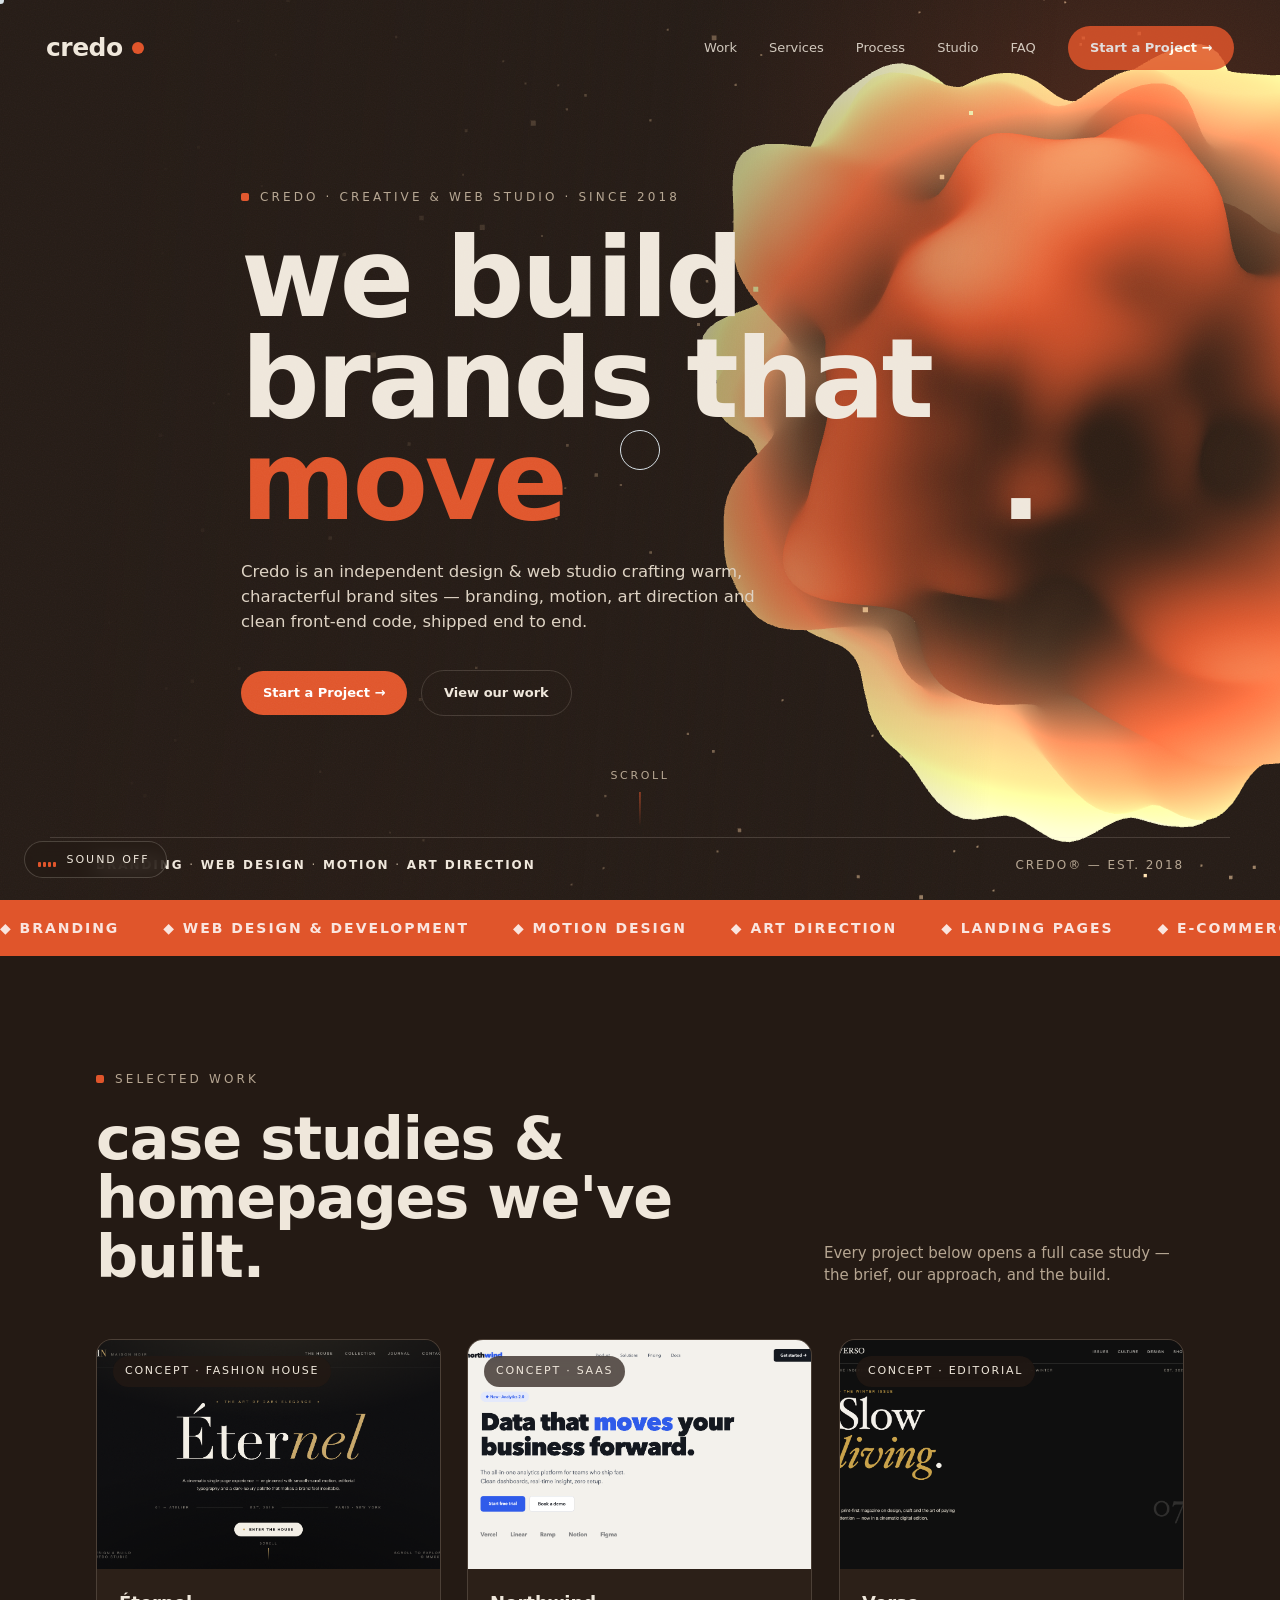
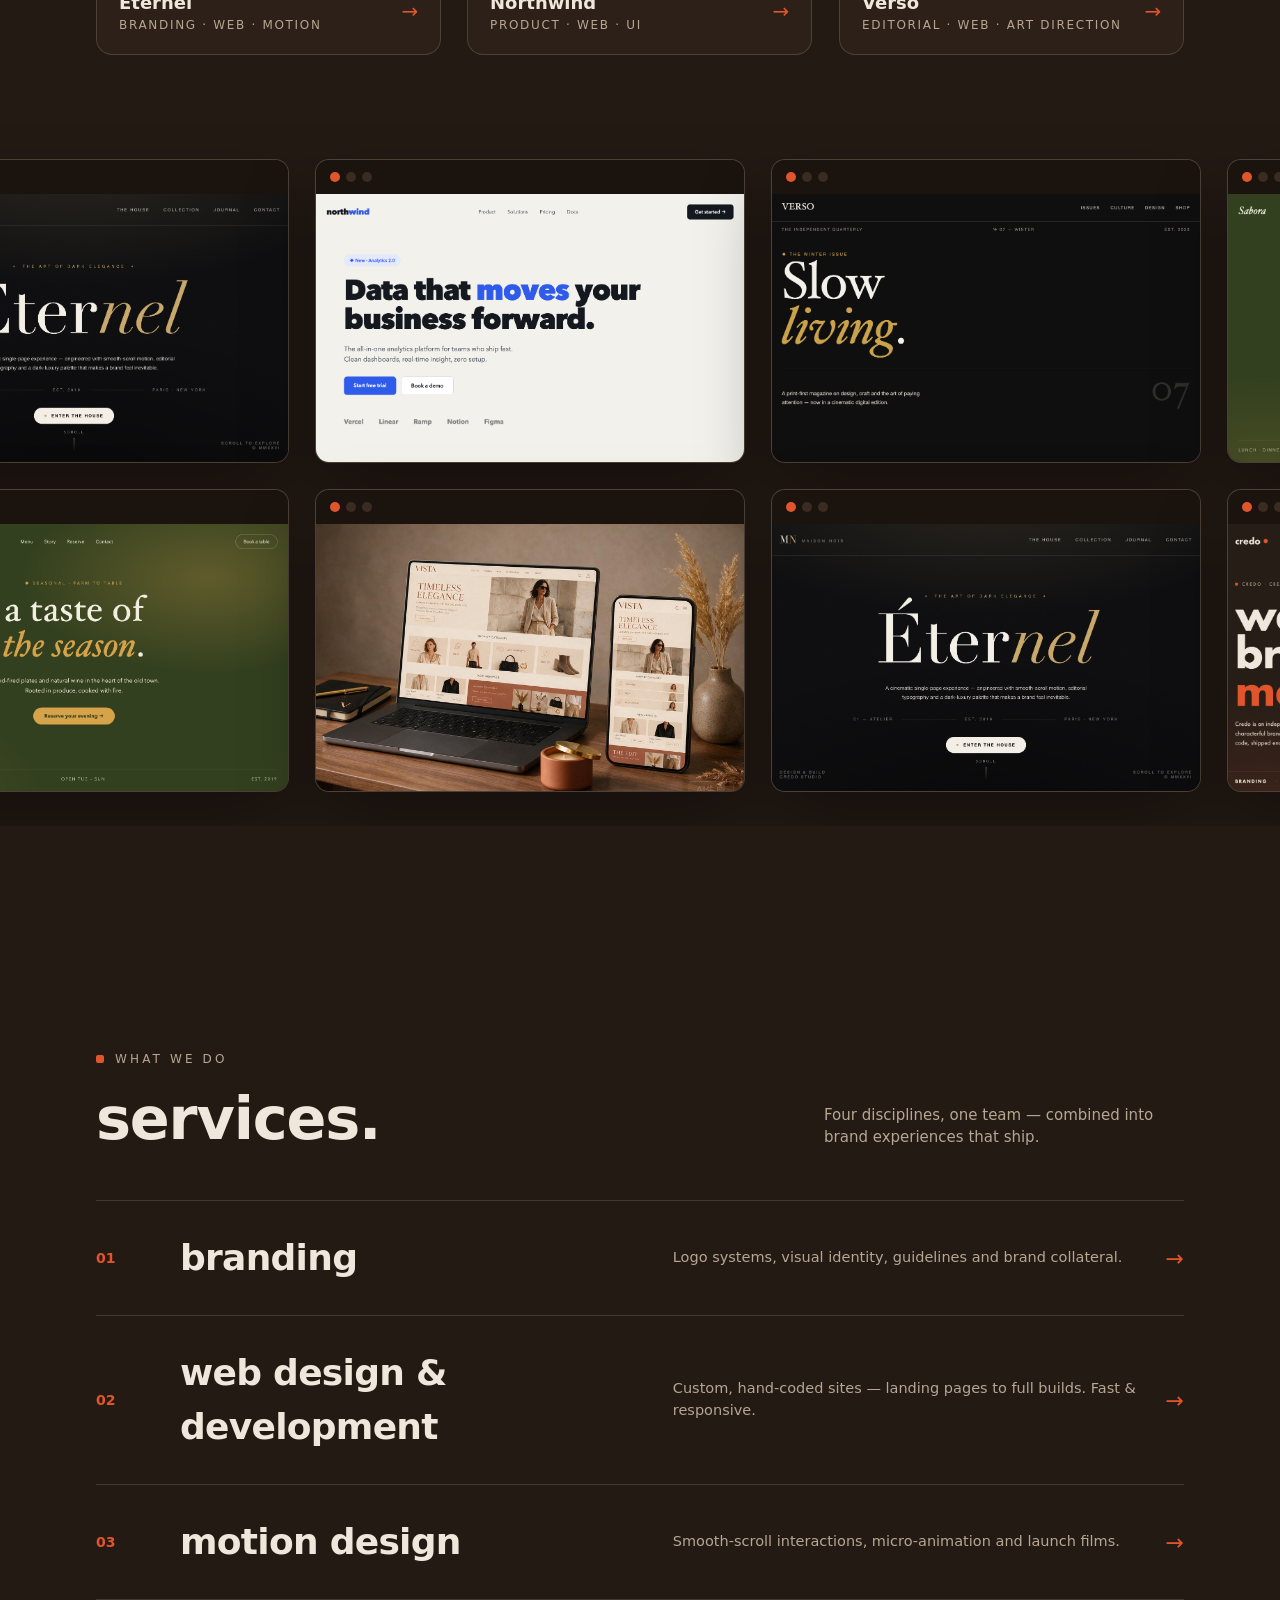
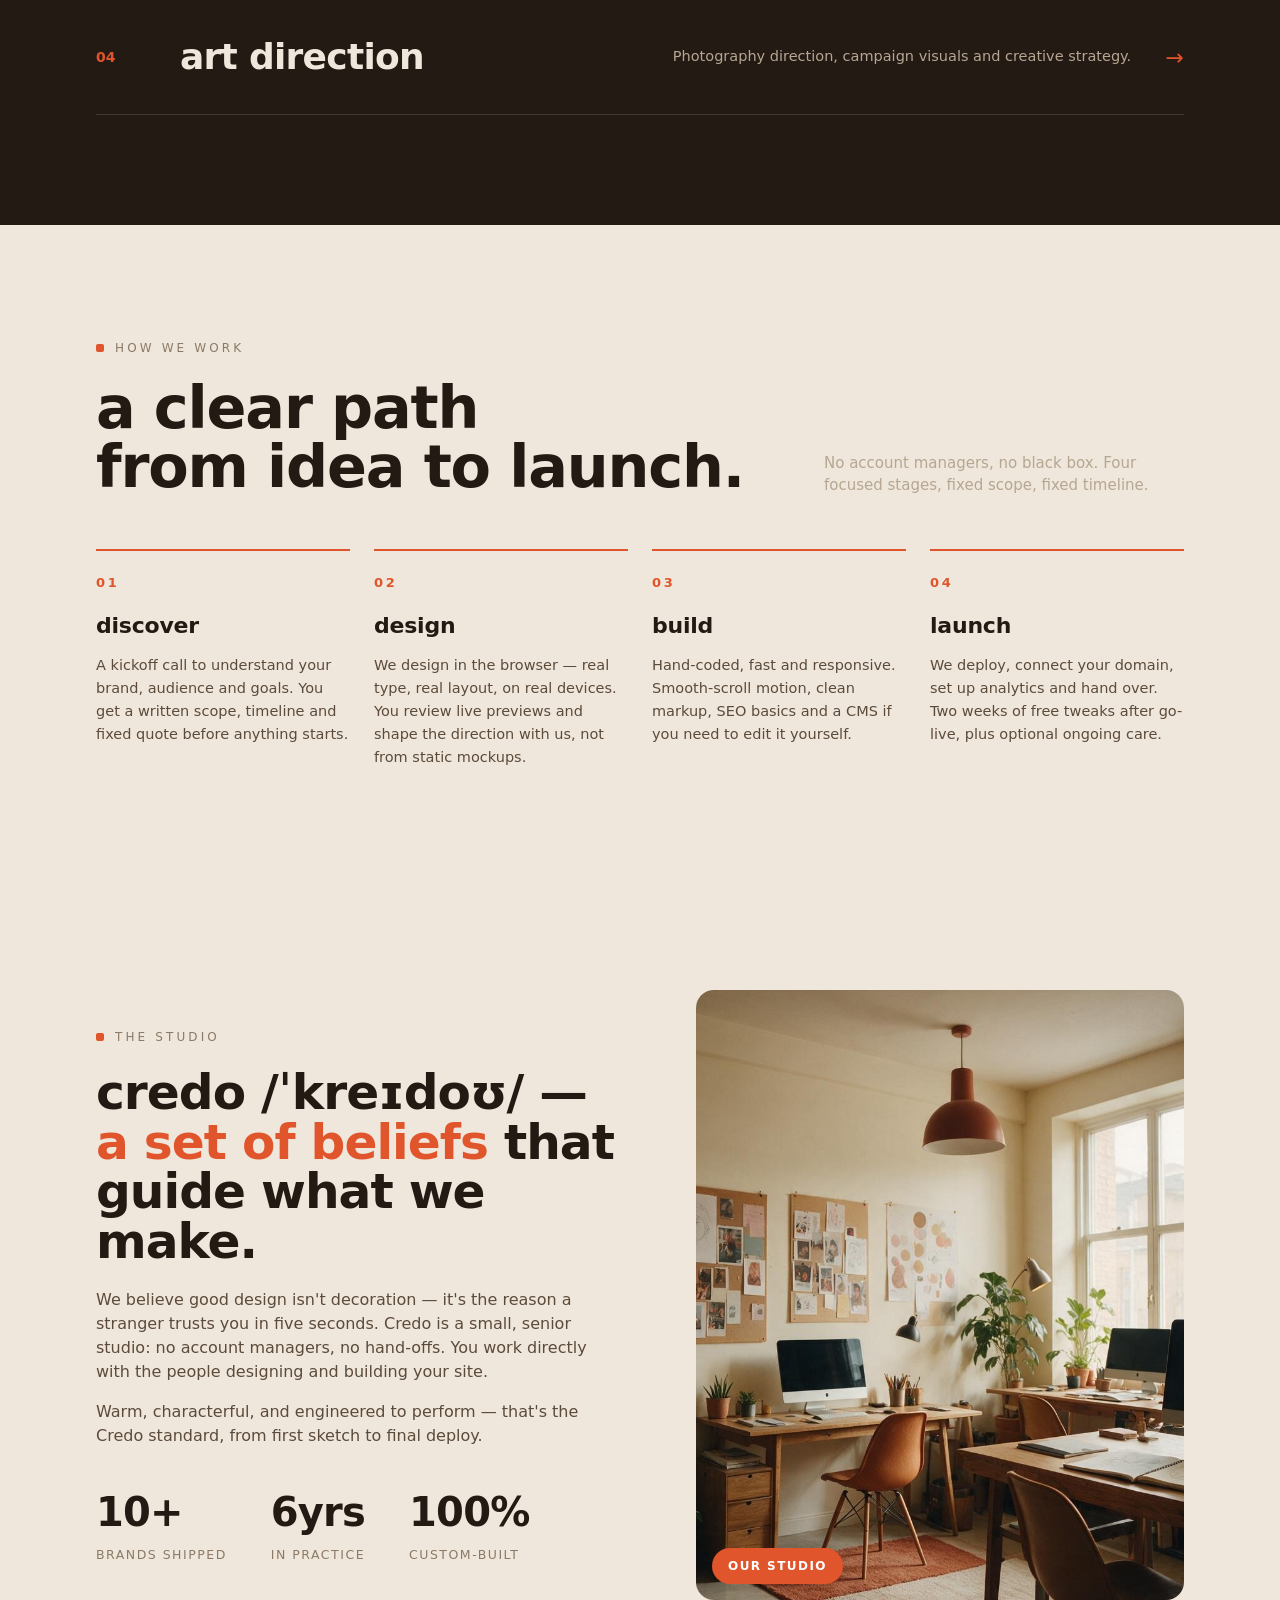
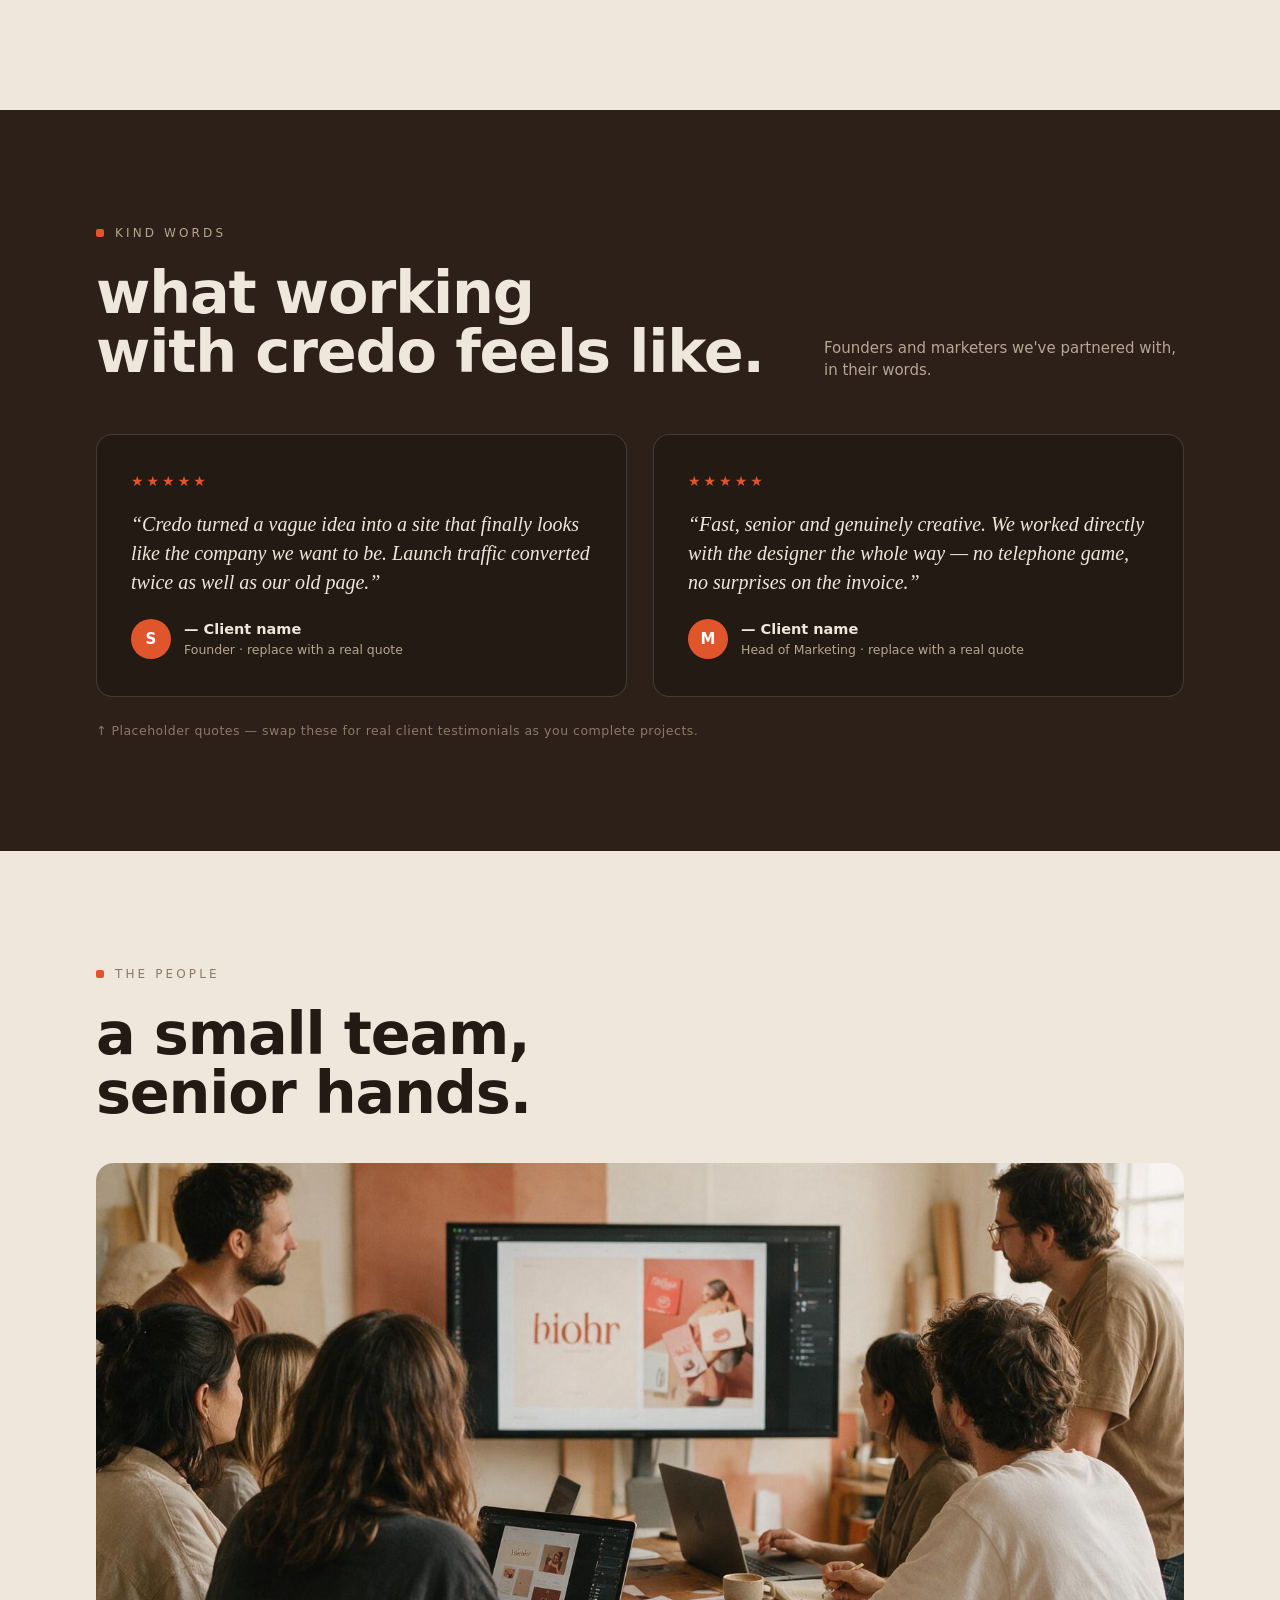
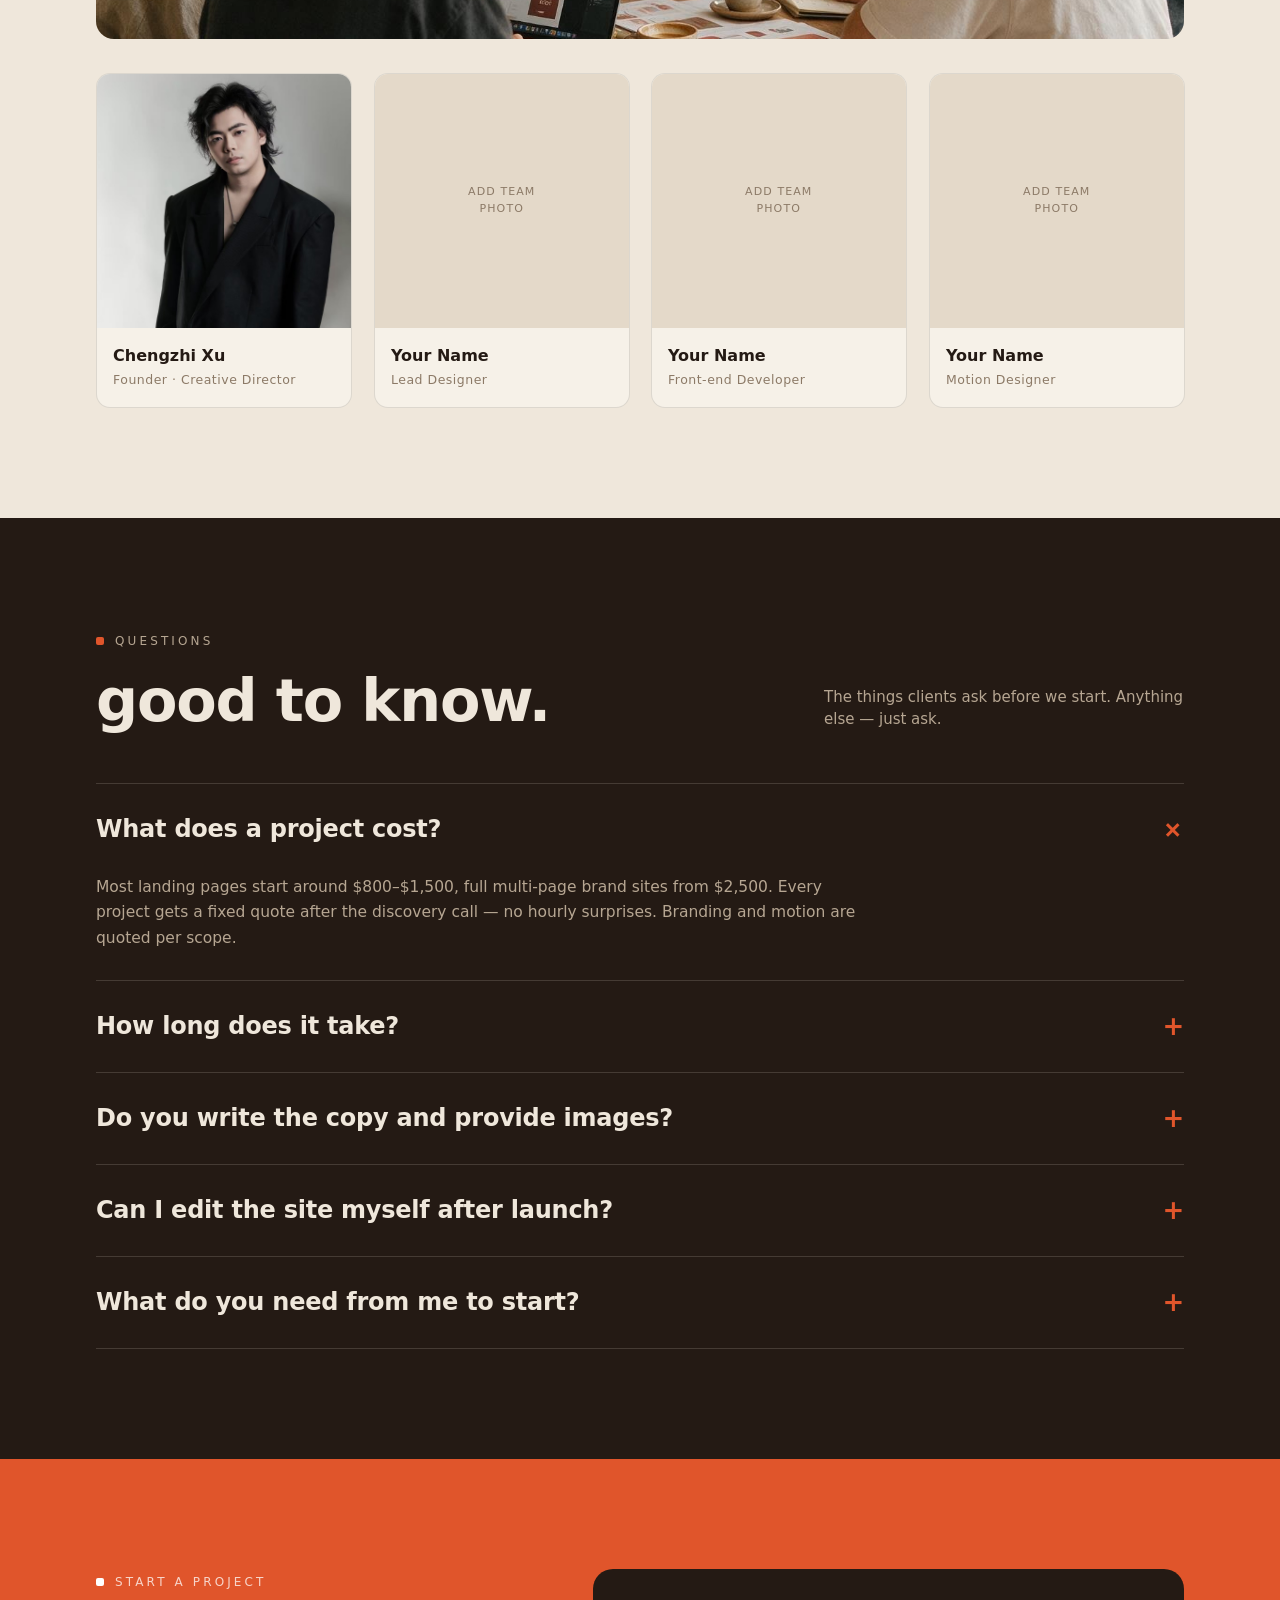
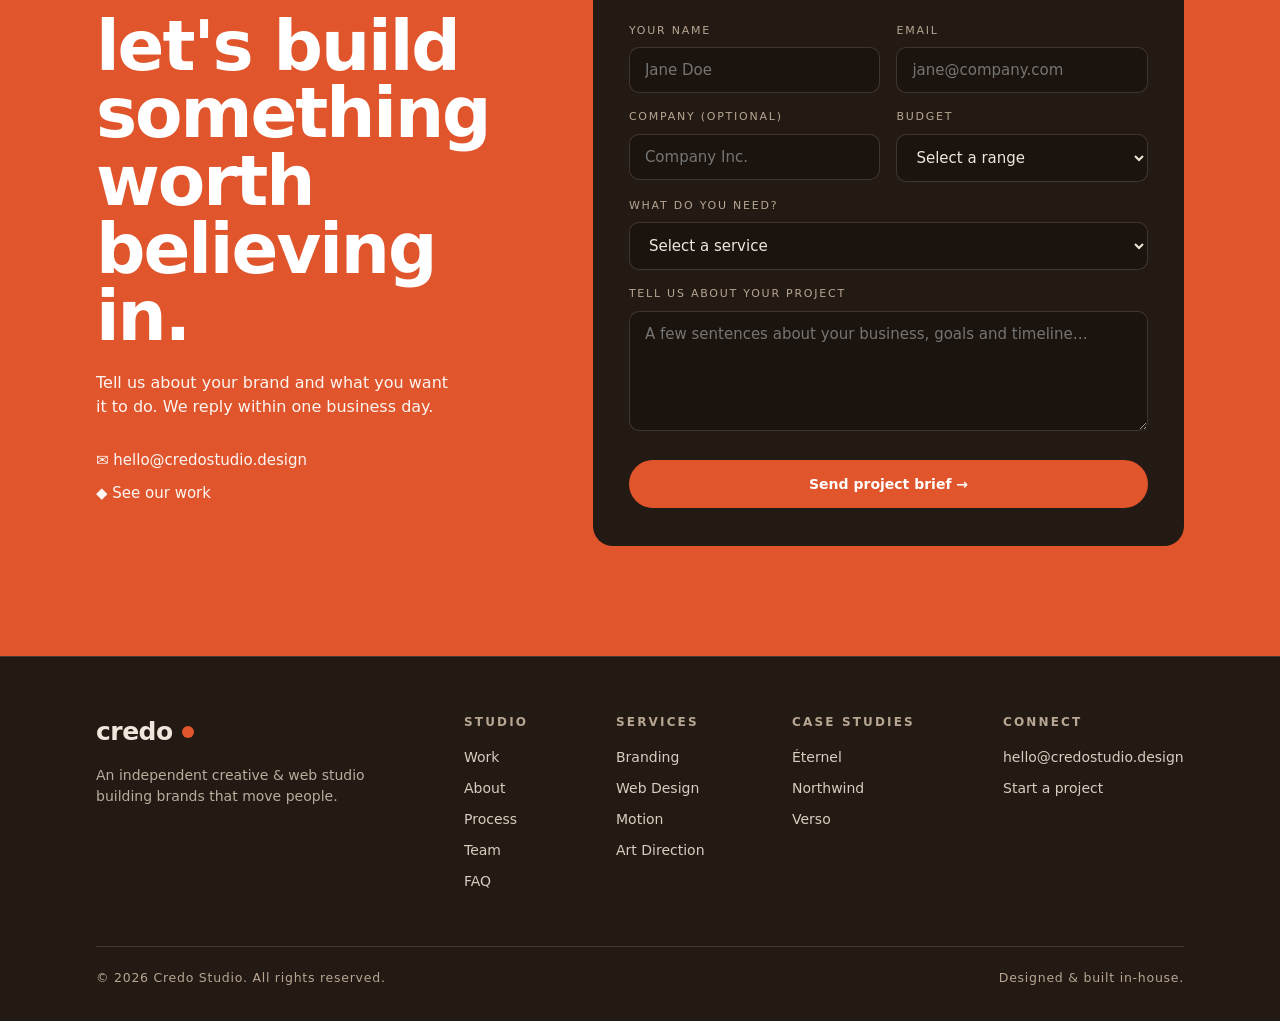
==== commit 98fcc054: "Rebuild IA: working nav, clickable case studies, process/testimonials/FAQ, Netlify contact form - Sh" ====
--- a/index.html
+++ b/index.html
@@ -3,39 +3,11 @@
 <head>
 <meta charset="utf-8">
 <meta name="viewport" content="width=device-width, initial-scale=1">
-<title>Credo — Creative Studio</title>
+<title>Credo — Creative & Web Design Studio</title>
+<meta name="description" content="Credo is an independent design & web studio crafting warm, characterful brand sites — branding, web design, motion and clean front-end code, shipped end to end.">
 <script>document.documentElement.classList.add('js')</script>
+<link rel="stylesheet" href="credo.css">
 <style>
-  :root{
-    --brown:#241a14; --brown2:#2c2018; --cream:#efe7db; --cream2:#f6f1e8;
-    --clay:#e0552b; --clay2:#f0794a; --muted:#b6a692; --inkmuted:#8c7a67;
-    --line:rgba(239,231,219,.16); --linedark:rgba(36,26,20,.12);
-    --geo:"Futura","Avenir Next","Century Gothic","Poppins",system-ui,Arial,sans-serif;
-    --serif:"Hoefler Text","Baskerville",Georgia,serif;
-  }
-  *{margin:0;padding:0;box-sizing:border-box}
-  html:not(.js){scroll-behavior:smooth}
-  body{background:var(--brown); color:var(--cream); font-family:var(--geo);
-    -webkit-font-smoothing:antialiased; overflow-x:hidden; line-height:1.5}
-  img{display:block; max-width:100%}
-  .wrap{max-width:1180px; margin:0 auto; padding:0 46px}
-  .clay{color:var(--clay)} .out{color:transparent;-webkit-text-stroke:1.6px currentColor}
-  a{color:inherit; text-decoration:none}
-  .eyebrow{display:inline-flex; align-items:center; gap:11px; font-size:12px; letter-spacing:.26em;
-    text-transform:uppercase; color:var(--muted); margin-bottom:22px}
-  .eyebrow .sq{width:8px;height:8px;background:var(--clay);border-radius:2px}
-
-  /* ---------- NAV ---------- */
-  nav.bar{position:absolute; top:0; left:0; right:0; z-index:20; display:flex; align-items:center;
-    justify-content:space-between; padding:26px 46px}
-  .logo{display:flex; align-items:center; gap:9px; font-weight:700; font-size:25px; letter-spacing:-.02em}
-  .logo .d{width:12px;height:12px;border-radius:50%;background:var(--clay)}
-  .navlinks{display:flex; align-items:center; gap:32px; font-size:13px}
-  .navlinks a{opacity:.85} .navlinks a:hover{opacity:1}
-  .btn{background:var(--clay); color:#fff; padding:12px 22px; border-radius:999px; font-size:13px; font-weight:600}
-  .btn:hover{background:var(--clay2)}
-  .btn.ghost{background:transparent; border:1px solid var(--line); color:var(--cream)}
-
   /* ---------- HERO ---------- */
   .hero{position:relative; min-height:100vh; display:flex; flex-direction:column; justify-content:center;
     overflow:hidden;
@@ -48,103 +20,43 @@
   .blob.b1{width:360px;height:320px;background:radial-gradient(circle at 35% 30%,var(--clay2),var(--clay));
     right:-70px; top:130px; transform:rotate(-12deg)}
   .blob.b2{width:150px;height:140px;background:var(--clay);opacity:.16; left:52%; bottom:120px; transform:rotate(20deg)}
-  .hero .wrap{position:relative; z-index:2}
+  .hero .glcanvas{position:absolute; inset:0; z-index:1; width:100%; height:100%; display:block}
+  .hero .heroscrim{position:absolute; inset:0; z-index:2; pointer-events:none;
+    background:linear-gradient(95deg, var(--brown) 8%, rgba(36,26,20,.82) 34%, rgba(36,26,20,.30) 58%, rgba(36,26,20,0) 78%)}
+  .hero .grain{z-index:6}
+  .hero.gl-on .blob{display:none}
+  .hero .wrap{position:relative; z-index:4}
   h1.head{font-weight:700; letter-spacing:-.03em; line-height:.92; font-size:clamp(52px,8.6vw,132px); text-transform:lowercase}
   .hero .lead{max-width:520px; margin-top:28px; font-size:16.5px; color:#ddd2c3}
-  .hero .heroactions{margin-top:36px; display:flex; gap:14px; align-items:center}
-  .hero .foot{position:absolute; z-index:2; left:0;right:0; bottom:26px}
+  .hero .heroactions{margin-top:36px; display:flex; gap:14px; align-items:center; flex-wrap:wrap}
+  .hero .foot{position:absolute; z-index:4; left:0;right:0; bottom:26px}
   .hero .foot .wrap{display:flex; align-items:center; justify-content:space-between;
     border-top:1px solid var(--line); padding-top:18px; font-size:12px; letter-spacing:.16em;
     text-transform:uppercase; color:var(--muted)}
   .hero .foot b{color:var(--cream); font-weight:600}
-
-  /* ---------- MARQUEE ---------- */
-  .strip{background:var(--clay); color:#fff; padding:16px 0; overflow:hidden; white-space:nowrap}
-  .strip .row{display:inline-flex; gap:44px; font-size:14px; letter-spacing:.14em; text-transform:uppercase; font-weight:600}
-  .strip span{opacity:.85}
-
-  /* ---------- SECTION SHELL ---------- */
-  section{position:relative}
-  .pad{padding:110px 0}
-  .sechead{display:flex; align-items:flex-end; justify-content:space-between; gap:30px; margin-bottom:52px}
-  .sechead h2{font-weight:700; letter-spacing:-.02em; line-height:1; font-size:clamp(34px,4.6vw,60px); text-transform:lowercase}
-  .sechead p{max-width:360px; color:var(--muted); font-size:15px}
-  .num{color:var(--clay); font-weight:700; font-size:13px; letter-spacing:.2em}
+  .hero .scrollcue{position:absolute; z-index:4; left:50%; bottom:74px; transform:translateX(-50%);
+    font-size:11px; letter-spacing:.24em; text-transform:uppercase; color:var(--muted);
+    display:flex; flex-direction:column; align-items:center; gap:8px; pointer-events:none}
+  .hero .scrollcue .ln{width:1px; height:34px; background:linear-gradient(var(--clay),transparent);
+    animation:cue 2.2s ease-in-out infinite}
+  @keyframes cue{0%,100%{transform:scaleY(.4);opacity:.5}50%{transform:scaleY(1);opacity:1}}
 
   /* ---------- WORK ---------- */
   .work{background:var(--brown)}
-  .grid{display:grid; grid-template-columns:1fr 1fr; gap:26px}
-  .card{position:relative; border-radius:16px; overflow:hidden; background:var(--brown2); border:1px solid var(--line)}
-  .card .ph{aspect-ratio:3/2; overflow:hidden}
-  .card .ph img{width:100%;height:100%;object-fit:cover; transition:transform .6s ease}
-  .card:hover .ph img{transform:scale(1.04)}
-  .card .cap{display:flex; align-items:center; justify-content:space-between; padding:20px 22px}
-  .card .cap .t{font-weight:600; font-size:18px}
-  .card .cap .s{font-size:12px; letter-spacing:.14em; text-transform:uppercase; color:var(--muted)}
-  .card .tag{position:absolute; top:16px; left:16px; background:rgba(36,26,20,.72); backdrop-filter:blur(6px);
+  .feat{display:grid; grid-template-columns:repeat(3,1fr); gap:26px; margin-bottom:70px}
+  .fcard{position:relative; border-radius:16px; overflow:hidden; background:var(--brown2); border:1px solid var(--line);
+    display:block; transition:transform .4s ease, border-color .4s}
+  .fcard:hover{transform:translateY(-6px); border-color:rgba(224,85,43,.6)}
+  .fcard .ph{aspect-ratio:3/2; overflow:hidden}
+  .fcard .ph img{width:100%;height:100%;object-fit:cover;object-position:top; transition:transform .6s ease}
+  .fcard:hover .ph img{transform:scale(1.05)}
+  .fcard .cap{display:flex; align-items:center; justify-content:space-between; padding:20px 22px}
+  .fcard .cap .t{font-weight:600; font-size:18px}
+  .fcard .cap .s{font-size:12px; letter-spacing:.14em; text-transform:uppercase; color:var(--muted)}
+  .fcard .cap .go{color:var(--clay); font-size:20px; transition:transform .3s}
+  .fcard:hover .cap .go{transform:translateX(5px)}
+  .fcard .tag{position:absolute; top:16px; left:16px; background:rgba(36,26,20,.72); backdrop-filter:blur(6px);
     color:var(--cream); font-size:11px; letter-spacing:.16em; text-transform:uppercase; padding:7px 12px; border-radius:999px}
-
-  /* ---------- STUDIO / ABOUT ---------- */
-  .studio{background:var(--cream); color:var(--brown)}
-  .studio .eyebrow{color:var(--inkmuted)}
-  .studio .split{display:grid; grid-template-columns:1.05fr .95fr; gap:60px; align-items:center}
-  .studio h2{font-weight:700; letter-spacing:-.02em; line-height:1.02; font-size:clamp(30px,3.8vw,50px); text-transform:lowercase; margin-bottom:22px}
-  .studio h2 .clay{color:var(--clay)}
-  .studio p{color:#5c4b3b; font-size:16px; margin-bottom:16px; max-width:520px}
-  .studio .stats{display:flex; gap:44px; margin-top:34px}
-  .studio .stats b{display:block; font-size:40px; font-weight:700; letter-spacing:-.02em; color:var(--brown)}
-  .studio .stats span{font-size:12.5px; letter-spacing:.12em; text-transform:uppercase; color:var(--inkmuted)}
-  .studio .imgwrap{position:relative; border-radius:18px; overflow:hidden}
-  .studio .imgwrap img{width:100%; aspect-ratio:4/5; object-fit:cover}
-  .studio .imgwrap .badge{position:absolute; bottom:16px; left:16px; background:var(--clay); color:#fff;
-    font-size:12px; letter-spacing:.12em; text-transform:uppercase; font-weight:600; padding:9px 16px; border-radius:999px}
-
-  /* ---------- SERVICES ---------- */
-  .svc{background:var(--brown)}
-  .svcrow{display:grid; grid-template-columns:60px 1fr 1fr auto; gap:24px; align-items:center;
-    padding:30px 0; border-top:1px solid var(--line)}
-  .svcrow:last-child{border-bottom:1px solid var(--line)}
-  .svcrow .n{color:var(--clay); font-weight:700; font-size:14px}
-  .svcrow .name{font-size:clamp(24px,3vw,36px); font-weight:700; letter-spacing:-.02em; text-transform:lowercase}
-  .svcrow .desc{color:var(--muted); font-size:14.5px}
-  .svcrow .arrow{color:var(--clay); font-size:22px}
-
-  /* ---------- TEAM ---------- */
-  .team{background:var(--cream); color:var(--brown)}
-  .team .eyebrow{color:var(--inkmuted)}
-  .team h2{font-weight:700; letter-spacing:-.02em; line-height:1; font-size:clamp(34px,4.6vw,60px); text-transform:lowercase; margin-bottom:40px}
-  .team .teamimg{border-radius:18px; overflow:hidden; margin-bottom:34px}
-  .team .teamimg img{width:100%; aspect-ratio:16/7; object-fit:cover}
-  .people{display:grid; grid-template-columns:repeat(4,1fr); gap:22px}
-  .person{background:var(--cream2); border:1px solid var(--linedark); border-radius:14px; overflow:hidden}
-  .person .pic{aspect-ratio:1/1; overflow:hidden; background:#e4d9c9}
-  .person .pic img{width:100%;height:100%;object-fit:cover}
-  .person .pic.ph{display:flex;align-items:center;justify-content:center;color:var(--inkmuted);font-size:11px;letter-spacing:.1em;text-transform:uppercase;text-align:center;padding:10px}
-  .person .b{padding:16px 16px 18px}
-  .person .b .nm{font-weight:700; font-size:16px}
-  .person .b .rl{font-size:12.5px; color:var(--inkmuted); letter-spacing:.04em; margin-top:3px}
-
-  /* ---------- CTA ---------- */
-  .cta{background:var(--clay); color:#fff; text-align:center}
-  .cta h2{font-weight:700; letter-spacing:-.03em; line-height:.98; font-size:clamp(40px,6.4vw,92px); text-transform:lowercase}
-  .cta p{max-width:420px; margin:20px auto 0; font-size:16px; opacity:.92}
-  .cta .btn{background:var(--brown); margin-top:34px; display:inline-block; padding:16px 34px; font-size:14px}
-  .cta .btn:hover{background:#160f0a}
-
-  /* ---------- FOOTER ---------- */
-  footer{background:var(--brown); padding:56px 0 34px}
-  .fgrid{display:flex; align-items:flex-start; justify-content:space-between; gap:30px; flex-wrap:wrap}
-  .fcol h4{font-size:12px; letter-spacing:.18em; text-transform:uppercase; color:var(--muted); margin-bottom:16px}
-  .fcol a{display:block; font-size:14px; color:#d8cdbe; margin-bottom:10px}
-  .fbottom{display:flex; align-items:center; justify-content:space-between; border-top:1px solid var(--line);
-    margin-top:44px; padding-top:22px; font-size:12.5px; color:var(--muted); letter-spacing:.06em}
-
-  @media(max-width:820px){
-    .navlinks{display:none} .wrap{padding:0 24px} nav.bar{padding:20px 24px}
-    .grid{grid-template-columns:1fr} .studio .split{grid-template-columns:1fr; gap:34px}
-    .svcrow{grid-template-columns:36px 1fr; row-gap:6px} .svcrow .desc,.svcrow .arrow{display:none}
-    .people{grid-template-columns:1fr 1fr} .sechead{flex-direction:column; align-items:flex-start}
-  }
 
   /* ---------- DIAGONAL WORK TICKER ---------- */
   .ticker{position:relative; transform:rotate(-7deg); transform-origin:center; width:122%; margin-left:-11%;
@@ -164,82 +76,129 @@
   .bcard .shot img{width:100%;height:100%;object-fit:cover;object-position:top; transition:transform .5s}
   .bcard:hover .shot img{transform:scale(1.05)}
 
-  /* ---------- WEBGL HERO CANVAS ---------- */
-  .hero .glcanvas{position:absolute; inset:0; z-index:1; width:100%; height:100%; display:block}
-  .hero .heroscrim{position:absolute; inset:0; z-index:2; pointer-events:none;
-    background:linear-gradient(95deg, var(--brown) 8%, rgba(36,26,20,.82) 34%, rgba(36,26,20,.30) 58%, rgba(36,26,20,0) 78%)}
-  .hero .wrap{z-index:4} .hero .foot{z-index:4} .hero .scrollcue{z-index:4}
-  .hero .grain{z-index:6}
-  .hero.gl-on .blob{display:none}
-  .hero .scrollcue{position:absolute; z-index:3; left:50%; bottom:74px; transform:translateX(-50%);
-    font-size:11px; letter-spacing:.24em; text-transform:uppercase; color:var(--muted);
-    display:flex; flex-direction:column; align-items:center; gap:8px; pointer-events:none}
-  .hero .scrollcue .ln{width:1px; height:34px; background:linear-gradient(var(--clay),transparent);
-    animation:cue 2.2s ease-in-out infinite}
-  @keyframes cue{0%,100%{transform:scaleY(.4);opacity:.5}50%{transform:scaleY(1);opacity:1}}
-
-  /* ---------- SCROLL REVEAL ---------- */
-  html.js [data-reveal]{opacity:0; transform:translateY(30px); will-change:opacity,transform}
-  html.js [data-reveal].in{opacity:1; transform:none;
-    transition:opacity .9s cubic-bezier(.22,.61,.36,1), transform .9s cubic-bezier(.22,.61,.36,1)}
-
-  /* ---------- CUSTOM CURSOR + MAGNETIC ---------- */
-  html.cursor-on, html.cursor-on *{cursor:none !important}
-  .cur-dot,.cur-ring{position:fixed; top:0; left:0; z-index:9999; pointer-events:none;
-    border-radius:50%; mix-blend-mode:difference; opacity:0; transition:opacity .3s}
-  html.cursor-on .cur-dot,html.cursor-on .cur-ring{opacity:1}
-  .cur-dot{width:7px; height:7px; background:#fff; margin:-3.5px 0 0 -3.5px}
-  .cur-ring{width:40px; height:40px; border:1px solid #fff; margin:-20px 0 0 -20px;
-    transition:width .25s ease, height .25s ease, margin .25s ease, opacity .3s, background .25s}
-  html.cur-hover .cur-ring{width:64px; height:64px; margin:-32px 0 0 -32px; background:rgba(255,255,255,.12)}
-  .magnetic{display:inline-block; will-change:transform}
-
-  /* ---------- SOUND TOGGLE ---------- */
-  .soundtoggle{position:fixed; z-index:40; left:24px; bottom:22px; display:flex; align-items:center; gap:11px;
-    background:rgba(36,26,20,.66); backdrop-filter:blur(10px); -webkit-backdrop-filter:blur(10px);
-    border:1px solid rgba(239,231,219,.2); color:var(--cream); padding:10px 16px 10px 13px; border-radius:999px;
-    font-family:var(--geo); font-size:11px; letter-spacing:.18em; text-transform:uppercase; cursor:pointer;
-    transition:border-color .3s, background .3s}
-  .soundtoggle:hover{border-color:rgba(224,85,43,.7)}
-  .soundtoggle .eq{display:flex; align-items:flex-end; gap:2.5px; height:15px}
-  .soundtoggle .eq i{width:2.5px; height:5px; background:var(--clay); border-radius:1px; transform-origin:bottom}
-  .soundtoggle.on .eq i{animation:eq .9s ease-in-out infinite}
-  .soundtoggle.on .eq i:nth-child(2){animation-delay:.15s}
-  .soundtoggle.on .eq i:nth-child(3){animation-delay:.3s}
-  .soundtoggle.on .eq i:nth-child(4){animation-delay:.45s}
-  @keyframes eq{0%,100%{transform:scaleY(.35)}50%{transform:scaleY(2.6)}}
-  .soundtoggle .lbl::after{content:"Sound off"}
-  .soundtoggle.on .lbl::after{content:"Sound on"}
-
+  /* ---------- STUDIO / ABOUT ---------- */
+  .studio{background:var(--cream); color:var(--brown)}
+  .studio .eyebrow{color:var(--inkmuted)}
+  .studio .split{display:grid; grid-template-columns:1.05fr .95fr; gap:60px; align-items:center}
+  .studio h2{font-weight:700; letter-spacing:-.02em; line-height:1.02; font-size:clamp(30px,3.8vw,50px); text-transform:lowercase; margin-bottom:22px}
+  .studio h2 .clay{color:var(--clay)}
+  .studio p{color:#5c4b3b; font-size:16px; margin-bottom:16px; max-width:520px}
+  .studio .stats{display:flex; gap:44px; margin-top:34px}
+  .studio .stats b{display:block; font-size:40px; font-weight:700; letter-spacing:-.02em; color:var(--brown)}
+  .studio .stats span{font-size:12.5px; letter-spacing:.12em; text-transform:uppercase; color:var(--inkmuted)}
+  .studio .imgwrap{position:relative; border-radius:18px; overflow:hidden}
+  .studio .imgwrap img{width:100%; aspect-ratio:4/5; object-fit:cover}
+  .studio .imgwrap .badge{position:absolute; bottom:16px; left:16px; background:var(--clay); color:#fff;
+    font-size:12px; letter-spacing:.12em; text-transform:uppercase; font-weight:600; padding:9px 16px; border-radius:999px}
+
+  /* ---------- SERVICES ---------- */
+  .svc{background:var(--brown)}
+  .svcrow{display:grid; grid-template-columns:60px 1fr 1fr auto; gap:24px; align-items:center;
+    padding:30px 0; border-top:1px solid var(--line); transition:padding-left .3s}
+  .svcrow:last-child{border-bottom:1px solid var(--line)}
+  .svcrow:hover{padding-left:10px}
+  .svcrow .n{color:var(--clay); font-weight:700; font-size:14px}
+  .svcrow .name{font-size:clamp(24px,3vw,36px); font-weight:700; letter-spacing:-.02em; text-transform:lowercase}
+  .svcrow .desc{color:var(--muted); font-size:14.5px}
+  .svcrow .arrow{color:var(--clay); font-size:22px}
+
+  /* ---------- PROCESS ---------- */
+  .process{background:var(--cream); color:var(--brown)}
+  .process .eyebrow{color:var(--inkmuted)}
+  .process .sechead h2{color:var(--brown)}
+  .proc{display:grid; grid-template-columns:repeat(4,1fr); gap:24px}
+  .pstep{border-top:2px solid var(--clay); padding-top:22px}
+  .pstep .pn{font-size:13px; font-weight:700; letter-spacing:.2em; color:var(--clay); margin-bottom:16px}
+  .pstep h3{font-size:22px; font-weight:700; letter-spacing:-.01em; text-transform:lowercase; margin-bottom:12px}
+  .pstep p{font-size:14.5px; color:#5c4b3b; line-height:1.6}
+
+  /* ---------- TESTIMONIALS ---------- */
+  .quotes{background:var(--brown2)}
+  .tgrid{display:grid; grid-template-columns:1fr 1fr; gap:26px}
+  .tcard{background:var(--brown); border:1px solid var(--line); border-radius:16px; padding:36px 34px}
+  .tcard .stars{color:var(--clay); letter-spacing:3px; font-size:14px; margin-bottom:18px}
+  .tcard blockquote{font-family:var(--serif); font-size:20px; line-height:1.45; color:var(--cream); font-style:italic}
+  .tcard .who{margin-top:22px; display:flex; align-items:center; gap:13px}
+  .tcard .who .av{width:40px;height:40px;border-radius:50%;background:var(--clay);color:#fff;display:flex;
+    align-items:center;justify-content:center;font-weight:700;font-size:15px}
+  .tcard .who .nm{font-weight:600;font-size:14.5px} .tcard .who .rl{font-size:12.5px;color:var(--muted)}
+  .quotes .note{margin-top:26px; font-size:12.5px; color:var(--inkmuted); letter-spacing:.04em}
+
+  /* ---------- TEAM ---------- */
+  .team{background:var(--cream); color:var(--brown)}
+  .team .eyebrow{color:var(--inkmuted)}
+  .team h2{font-weight:700; letter-spacing:-.02em; line-height:1; font-size:clamp(34px,4.6vw,60px); text-transform:lowercase; margin-bottom:40px}
+  .team .teamimg{border-radius:18px; overflow:hidden; margin-bottom:34px}
+  .team .teamimg img{width:100%; aspect-ratio:16/7; object-fit:cover}
+  .people{display:grid; grid-template-columns:repeat(4,1fr); gap:22px}
+  .person{background:var(--cream2); border:1px solid var(--linedark); border-radius:14px; overflow:hidden}
+  .person .pic{aspect-ratio:1/1; overflow:hidden; background:#e4d9c9}
+  .person .pic img{width:100%;height:100%;object-fit:cover}
+  .person .pic.ph{display:flex;align-items:center;justify-content:center;color:var(--inkmuted);font-size:11px;letter-spacing:.1em;text-transform:uppercase;text-align:center;padding:10px}
+  .person .b{padding:16px 16px 18px}
+  .person .b .nm{font-weight:700; font-size:16px}
+  .person .b .rl{font-size:12.5px; color:var(--inkmuted); letter-spacing:.04em; margin-top:3px}
+
+  /* ---------- FAQ ---------- */
+  .faq{background:var(--brown)}
+  .qa{border-top:1px solid var(--line)}
+  .qa:last-child{border-bottom:1px solid var(--line)}
+  .qa summary{list-style:none; cursor:pointer; padding:26px 0; display:flex; align-items:center;
+    justify-content:space-between; gap:20px; font-size:clamp(18px,2.2vw,24px); font-weight:600; letter-spacing:-.01em}
+  .qa summary::-webkit-details-marker{display:none}
+  .qa summary .pm{color:var(--clay); font-size:26px; transition:transform .3s; flex:0 0 auto}
+  .qa[open] summary .pm{transform:rotate(45deg)}
+  .qa .ans{padding:0 0 28px; max-width:760px; color:var(--muted); font-size:15.5px; line-height:1.65}
+
+  /* ---------- CONTACT ---------- */
+  .contact{background:var(--clay); color:#fff}
+  .contact .csplit{display:grid; grid-template-columns:.85fr 1.15fr; gap:60px; align-items:start}
+  .contact h2{font-weight:700; letter-spacing:-.03em; line-height:.98; font-size:clamp(38px,5.4vw,74px); text-transform:lowercase}
+  .contact .intro{max-width:360px; margin:20px 0 30px; font-size:16px; opacity:.94}
+  .contact .direct a{display:block; font-size:15px; margin-bottom:10px; opacity:.95}
+  .contact .direct a:hover{opacity:1; text-decoration:underline}
+  .cform{background:var(--brown); border-radius:20px; padding:38px 36px}
+  .cform .frow{display:grid; grid-template-columns:1fr 1fr; gap:16px}
+  .cform label{display:block; font-size:11px; letter-spacing:.16em; text-transform:uppercase; color:var(--muted); margin:16px 0 8px}
+  .cform input,.cform select,.cform textarea{width:100%; background:#1b130d; border:1px solid var(--line);
+    border-radius:10px; padding:13px 15px; color:var(--cream); font-family:inherit; font-size:15px}
+  .cform input:focus,.cform select:focus,.cform textarea:focus{outline:none; border-color:var(--clay)}
+  .cform textarea{min-height:120px; resize:vertical}
+  .cform .hp{position:absolute; left:-9999px}
+  .cform button{margin-top:22px; width:100%; padding:16px; font-size:14px}
+  .cform .ok{display:none; text-align:center; padding:30px 10px}
+  .cform .ok .big{font-size:24px; font-weight:700; margin-bottom:10px}
+  .cform .ok p{color:var(--muted); font-size:14.5px}
+
+  /* ---------- HOMEPAGE RESPONSIVE ---------- */
   @media(max-width:820px){
-    .soundtoggle{left:16px; bottom:16px; padding:9px 13px}
+    .feat{grid-template-columns:1fr} .studio .split{grid-template-columns:1fr; gap:34px}
+    .svcrow{grid-template-columns:36px 1fr; row-gap:6px} .svcrow .desc,.svcrow .arrow{display:none}
+    .proc{grid-template-columns:1fr 1fr} .tgrid{grid-template-columns:1fr}
+    .people{grid-template-columns:1fr 1fr}
+    .contact .csplit{grid-template-columns:1fr; gap:34px} .cform .frow{grid-template-columns:1fr}
     .hero .scrollcue{display:none}
   }
-  @media (prefers-reduced-motion:reduce){
-    .soundtoggle.on .eq i,.hero .scrollcue .ln{animation:none}
-    html.js [data-reveal]{opacity:1; transform:none}
-  }
-
 </style>
 </head>
 <body>
 
   <!-- NAV -->
   <nav class="bar">
-    <div class="logo">credo<span class="d"></span></div>
+    <a href="#top" class="logo">credo<span class="d"></span></a>
     <div class="navlinks">
-      <a href="#work">Work</a><a href="#studio">Studio</a><a href="#services">Services</a>
-      <a href="#team">Team</a><a class="btn" href="#contact">Start a Project →</a>
+      <a href="#work">Work</a><a href="#services">Services</a><a href="#process">Process</a>
+      <a href="#studio">Studio</a><a href="#faq">FAQ</a><a class="btn magnetic" href="#contact">Start a Project →</a>
     </div>
   </nav>
 
   <!-- HERO -->
-  <header class="hero">
+  <header class="hero" id="top">
     <canvas class="glcanvas" aria-hidden="true"></canvas>
     <div class="heroscrim"></div>
     <div class="grain"></div><div class="blob b1"></div><div class="blob b2"></div>
     <div class="wrap">
-      <div class="eyebrow" data-reveal><span class="sq"></span>Credo · Creative Studio · Since 2018</div>
+      <div class="eyebrow" data-reveal><span class="sq"></span>Credo · Creative &amp; Web Studio · Since 2018</div>
       <h1 class="head" data-reveal>we build<br>brands that<br><span class="clay">move</span> <span class="out">people</span>.</h1>
       <p class="lead" data-reveal>Credo is an independent design &amp; web studio crafting warm, characterful brand
         sites — branding, motion, art direction and clean front-end code, shipped end to end.</p>
@@ -261,13 +220,58 @@
     <div class="wrap">
       <div class="sechead">
         <div><div class="eyebrow"><span class="sq"></span>Selected Work</div>
-          <h2>homepages we've<br>designed &amp; built.</h2></div>
-        <p>A rolling wall of concept &amp; studio homepages — from dark-luxury to warm editorial.</p>
+          <h2>case studies &amp;<br>homepages we've built.</h2></div>
+        <p>Every project below opens a full case study — the brief, our approach, and the build.</p>
+      </div>
+      <div class="feat">
+        <a class="fcard" href="work/eternel.html" data-reveal>
+          <span class="tag">Concept · Fashion house</span>
+          <div class="ph"><img src="credo_assets/work_eternel.png" alt="Éternel — fashion house site"></div>
+          <div class="cap"><div><div class="t">Éternel</div><div class="s">Branding · Web · Motion</div></div><span class="go">→</span></div>
+        </a>
+        <a class="fcard" href="work/northwind.html" data-reveal>
+          <span class="tag">Concept · SaaS</span>
+          <div class="ph"><img src="credo_assets/site_northwind.png" alt="Northwind — analytics SaaS site"></div>
+          <div class="cap"><div><div class="t">Northwind</div><div class="s">Product · Web · UI</div></div><span class="go">→</span></div>
+        </a>
+        <a class="fcard" href="work/verso.html" data-reveal>
+          <span class="tag">Concept · Editorial</span>
+          <div class="ph"><img src="credo_assets/site_verso.png" alt="Verso — magazine site"></div>
+          <div class="cap"><div><div class="t">Verso</div><div class="s">Editorial · Web · Art Direction</div></div><span class="go">→</span></div>
+        </a>
       </div>
     </div>
     <div class="ticker">
       <div class="tick-row r1"><div class="bcard"><div class="bar"><i></i><i></i><i></i></div><div class="shot"><img src="credo_assets/work_eternel.png" alt=""></div></div><div class="bcard"><div class="bar"><i></i><i></i><i></i></div><div class="shot"><img src="credo_assets/site_northwind.png" alt=""></div></div><div class="bcard"><div class="bar"><i></i><i></i><i></i></div><div class="shot"><img src="credo_assets/site_verso.png" alt=""></div></div><div class="bcard"><div class="bar"><i></i><i></i><i></i></div><div class="shot"><img src="credo_assets/site_sabora.png" alt=""></div></div><div class="bcard"><div class="bar"><i></i><i></i><i></i></div><div class="shot"><img src="credo_assets/site_credo.png" alt=""></div></div><div class="bcard"><div class="bar"><i></i><i></i><i></i></div><div class="shot"><img src="credo_assets/work_fashion.jpg" alt=""></div></div><div class="bcard"><div class="bar"><i></i><i></i><i></i></div><div class="shot"><img src="credo_assets/work_eternel.png" alt=""></div></div><div class="bcard"><div class="bar"><i></i><i></i><i></i></div><div class="shot"><img src="credo_assets/site_northwind.png" alt=""></div></div><div class="bcard"><div class="bar"><i></i><i></i><i></i></div><div class="shot"><img src="credo_assets/site_verso.png" alt=""></div></div><div class="bcard"><div class="bar"><i></i><i></i><i></i></div><div class="shot"><img src="credo_assets/site_sabora.png" alt=""></div></div><div class="bcard"><div class="bar"><i></i><i></i><i></i></div><div class="shot"><img src="credo_assets/site_credo.png" alt=""></div></div><div class="bcard"><div class="bar"><i></i><i></i><i></i></div><div class="shot"><img src="credo_assets/work_fashion.jpg" alt=""></div></div></div>
       <div class="tick-row r2"><div class="bcard"><div class="bar"><i></i><i></i><i></i></div><div class="shot"><img src="credo_assets/site_sabora.png" alt=""></div></div><div class="bcard"><div class="bar"><i></i><i></i><i></i></div><div class="shot"><img src="credo_assets/work_fashion.jpg" alt=""></div></div><div class="bcard"><div class="bar"><i></i><i></i><i></i></div><div class="shot"><img src="credo_assets/work_eternel.png" alt=""></div></div><div class="bcard"><div class="bar"><i></i><i></i><i></i></div><div class="shot"><img src="credo_assets/site_credo.png" alt=""></div></div><div class="bcard"><div class="bar"><i></i><i></i><i></i></div><div class="shot"><img src="credo_assets/site_verso.png" alt=""></div></div><div class="bcard"><div class="bar"><i></i><i></i><i></i></div><div class="shot"><img src="credo_assets/site_northwind.png" alt=""></div></div><div class="bcard"><div class="bar"><i></i><i></i><i></i></div><div class="shot"><img src="credo_assets/site_sabora.png" alt=""></div></div><div class="bcard"><div class="bar"><i></i><i></i><i></i></div><div class="shot"><img src="credo_assets/work_fashion.jpg" alt=""></div></div><div class="bcard"><div class="bar"><i></i><i></i><i></i></div><div class="shot"><img src="credo_assets/work_eternel.png" alt=""></div></div><div class="bcard"><div class="bar"><i></i><i></i><i></i></div><div class="shot"><img src="credo_assets/site_credo.png" alt=""></div></div><div class="bcard"><div class="bar"><i></i><i></i><i></i></div><div class="shot"><img src="credo_assets/site_verso.png" alt=""></div></div><div class="bcard"><div class="bar"><i></i><i></i><i></i></div><div class="shot"><img src="credo_assets/site_northwind.png" alt=""></div></div></div>
+    </div>
+  </section>
+
+  <!-- SERVICES -->
+  <section class="svc pad" id="services">
+    <div class="wrap">
+      <div class="sechead"><div><div class="eyebrow"><span class="sq"></span>What we do</div>
+        <h2>services.</h2></div>
+        <p>Four disciplines, one team — combined into brand experiences that ship.</p></div>
+      <a class="svcrow" href="#contact"><span class="n">01</span><span class="name">branding</span><span class="desc">Logo systems, visual identity, guidelines and brand collateral.</span><span class="arrow">→</span></a>
+      <a class="svcrow" href="#contact"><span class="n">02</span><span class="name">web design &amp; development</span><span class="desc">Custom, hand-coded sites — landing pages to full builds. Fast &amp; responsive.</span><span class="arrow">→</span></a>
+      <a class="svcrow" href="#contact"><span class="n">03</span><span class="name">motion design</span><span class="desc">Smooth-scroll interactions, micro-animation and launch films.</span><span class="arrow">→</span></a>
+      <a class="svcrow" href="#contact"><span class="n">04</span><span class="name">art direction</span><span class="desc">Photography direction, campaign visuals and creative strategy.</span><span class="arrow">→</span></a>
+    </div>
+  </section>
+
+  <!-- PROCESS -->
+  <section class="process pad" id="process">
+    <div class="wrap">
+      <div class="sechead"><div><div class="eyebrow"><span class="sq"></span>How we work</div>
+        <h2>a clear path<br>from idea to launch.</h2></div>
+        <p>No account managers, no black box. Four focused stages, fixed scope, fixed timeline.</p></div>
+      <div class="proc">
+        <div class="pstep" data-reveal><div class="pn">01</div><h3>discover</h3><p>A kickoff call to understand your brand, audience and goals. You get a written scope, timeline and fixed quote before anything starts.</p></div>
+        <div class="pstep" data-reveal><div class="pn">02</div><h3>design</h3><p>We design in the browser — real type, real layout, on real devices. You review live previews and shape the direction with us, not from static mockups.</p></div>
+        <div class="pstep" data-reveal><div class="pn">03</div><h3>build</h3><p>Hand-coded, fast and responsive. Smooth-scroll motion, clean markup, SEO basics and a CMS if you need to edit it yourself.</p></div>
+        <div class="pstep" data-reveal><div class="pn">04</div><h3>launch</h3><p>We deploy, connect your domain, set up analytics and hand over. Two weeks of free tweaks after go-live, plus optional ongoing care.</p></div>
+      </div>
     </div>
   </section>
 
@@ -297,16 +301,23 @@
     </div>
   </section>
 
-  <!-- SERVICES -->
-  <section class="svc pad" id="services">
-    <div class="wrap">
-      <div class="sechead"><div><div class="eyebrow"><span class="sq"></span>What we do</div>
-        <h2>services.</h2></div>
-        <p>Four disciplines, one team — combined into brand experiences that ship.</p></div>
-      <div class="svcrow"><span class="n">01</span><span class="name">branding</span><span class="desc">Logo systems, visual identity, guidelines and brand collateral.</span><span class="arrow">→</span></div>
-      <div class="svcrow"><span class="n">02</span><span class="name">web design &amp; development</span><span class="desc">Custom, hand-coded sites — landing pages to full builds. Fast &amp; responsive.</span><span class="arrow">→</span></div>
-      <div class="svcrow"><span class="n">03</span><span class="name">motion design</span><span class="desc">Smooth-scroll interactions, micro-animation and launch films.</span><span class="arrow">→</span></div>
-      <div class="svcrow"><span class="n">04</span><span class="name">art direction</span><span class="desc">Photography direction, campaign visuals and creative strategy.</span><span class="arrow">→</span></div>
+  <!-- TESTIMONIALS -->
+  <section class="quotes pad">
+    <div class="wrap">
+      <div class="sechead"><div><div class="eyebrow"><span class="sq"></span>Kind words</div>
+        <h2>what working<br>with credo feels like.</h2></div>
+        <p>Founders and marketers we've partnered with, in their words.</p></div>
+      <div class="tgrid">
+        <div class="tcard" data-reveal><div class="stars">★★★★★</div>
+          <blockquote>“Credo turned a vague idea into a site that finally looks like the company we want to be. Launch traffic converted twice as well as our old page.”</blockquote>
+          <div class="who"><div class="av">S</div><div><div class="nm">— Client name</div><div class="rl">Founder · replace with a real quote</div></div></div>
+        </div>
+        <div class="tcard" data-reveal><div class="stars">★★★★★</div>
+          <blockquote>“Fast, senior and genuinely creative. We worked directly with the designer the whole way — no telephone game, no surprises on the invoice.”</blockquote>
+          <div class="who"><div class="av">M</div><div><div class="nm">— Client name</div><div class="rl">Head of Marketing · replace with a real quote</div></div></div>
+        </div>
+      </div>
+      <p class="note">↑ Placeholder quotes — swap these for real client testimonials as you complete projects.</p>
     </div>
   </section>
 
@@ -329,13 +340,64 @@
     </div>
   </section>
 
-  <!-- CTA -->
-  <section class="cta pad" id="contact">
-    <div class="wrap">
-      <div class="eyebrow" style="color:rgba(255,255,255,.7); justify-content:center">Start a Project</div>
-      <h2>let's build<br>something worth<br>believing in.</h2>
-      <p>Tell us about your brand and what you want it to do. We reply within one business day.</p>
-      <a class="btn" href="mailto:hello@credo.studio">hello@credo.studio →</a>
+  <!-- FAQ -->
+  <section class="faq pad" id="faq">
+    <div class="wrap">
+      <div class="sechead"><div><div class="eyebrow"><span class="sq"></span>Questions</div>
+        <h2>good to know.</h2></div>
+        <p>The things clients ask before we start. Anything else — just ask.</p></div>
+      <details class="qa" open><summary>What does a project cost?<span class="pm">+</span></summary><div class="ans">Most landing pages start around $800–$1,500, full multi-page brand sites from $2,500. Every project gets a fixed quote after the discovery call — no hourly surprises. Branding and motion are quoted per scope.</div></details>
+      <details class="qa"><summary>How long does it take?<span class="pm">+</span></summary><div class="ans">A focused landing page is usually 1–2 weeks. A full brand site is typically 3–5 weeks depending on page count, content readiness and rounds of feedback. We agree the timeline up front in the scope.</div></details>
+      <details class="qa"><summary>Do you write the copy and provide images?<span class="pm">+</span></summary><div class="ans">We can. Copy direction and art direction are part of what we do — we'll either shape your existing content or write and source visuals for you as an add-on. Nothing ships with lorem ipsum.</div></details>
+      <details class="qa"><summary>Can I edit the site myself after launch?<span class="pm">+</span></summary><div class="ans">Yes — if you need to update content, we build on a lightweight CMS so you can edit text and images without touching code. If you'd rather we handle changes, we offer a simple monthly care plan.</div></details>
+      <details class="qa"><summary>What do you need from me to start?<span class="pm">+</span></summary><div class="ans">A short brief on your business and goals, any brand assets you already have, and examples of sites you like. We handle the rest and guide you through each stage.</div></details>
+    </div>
+  </section>
+
+  <!-- CONTACT -->
+  <section class="contact pad" id="contact">
+    <div class="wrap">
+      <div class="csplit">
+        <div>
+          <div class="eyebrow" style="color:rgba(255,255,255,.75)"><span class="sq" style="background:#fff"></span>Start a Project</div>
+          <h2>let's build<br>something worth<br>believing in.</h2>
+          <p class="intro">Tell us about your brand and what you want it to do. We reply within one business day.</p>
+          <div class="direct">
+            <a href="mailto:hello@credostudio.design">✉ hello@credostudio.design</a>
+            <a href="#work">◆ See our work</a>
+          </div>
+        </div>
+        <form class="cform" name="project-inquiry" method="POST" data-netlify="true" netlify-honeypot="bot-field" id="pform">
+          <input type="hidden" name="form-name" value="project-inquiry">
+          <p class="hp"><label>Leave blank: <input name="bot-field"></label></p>
+          <div class="fields">
+            <div class="frow">
+              <div><label>Your name</label><input type="text" name="name" required placeholder="Jane Doe"></div>
+              <div><label>Email</label><input type="email" name="email" required placeholder="jane@company.com"></div>
+            </div>
+            <div class="frow">
+              <div><label>Company (optional)</label><input type="text" name="company" placeholder="Company Inc."></div>
+              <div><label>Budget</label>
+                <select name="budget">
+                  <option value="">Select a range</option>
+                  <option>Under $1,000</option><option>$1,000 – $2,500</option>
+                  <option>$2,500 – $5,000</option><option>$5,000+</option>
+                </select>
+              </div>
+            </div>
+            <label>What do you need?</label>
+            <select name="project_type">
+              <option value="">Select a service</option>
+              <option>Landing page</option><option>Full brand website</option>
+              <option>Website redesign</option><option>Branding / identity</option><option>Something else</option>
+            </select>
+            <label>Tell us about your project</label>
+            <textarea name="message" required placeholder="A few sentences about your business, goals and timeline…"></textarea>
+            <button type="submit" class="btn big magnetic">Send project brief →</button>
+          </div>
+          <div class="ok"><div class="big">Thank you — brief received. ✦</div><p>We'll reply within one business day at the email you gave us.</p></div>
+        </form>
+      </div>
     </div>
   </section>
 
@@ -344,12 +406,13 @@
     <div class="wrap">
       <div class="fgrid">
         <div style="max-width:280px">
-          <div class="logo" style="margin-bottom:14px">credo<span class="d"></span></div>
+          <a href="#top" class="logo" style="margin-bottom:14px">credo<span class="d"></span></a>
           <p style="color:#b9ad9c;font-size:14px">An independent creative &amp; web studio building brands that move people.</p>
         </div>
-        <div class="fcol"><h4>Studio</h4><a href="#work">Work</a><a href="#studio">About</a><a href="#services">Services</a><a href="#team">Team</a></div>
-        <div class="fcol"><h4>Services</h4><a>Branding</a><a>Web Design</a><a>Motion</a><a>Art Direction</a></div>
-        <div class="fcol"><h4>Connect</h4><a href="mailto:hello@credo.studio">hello@credo.studio</a><a>Instagram</a><a>Dribbble</a><a>LinkedIn</a></div>
+        <div class="fcol"><h4>Studio</h4><a href="#work">Work</a><a href="#studio">About</a><a href="#process">Process</a><a href="#team">Team</a><a href="#faq">FAQ</a></div>
+        <div class="fcol"><h4>Services</h4><a href="#services">Branding</a><a href="#services">Web Design</a><a href="#services">Motion</a><a href="#services">Art Direction</a></div>
+        <div class="fcol"><h4>Case studies</h4><a href="work/eternel.html">Éternel</a><a href="work/northwind.html">Northwind</a><a href="work/verso.html">Verso</a></div>
+        <div class="fcol"><h4>Connect</h4><a href="mailto:hello@credostudio.design">hello@credostudio.design</a><a href="#contact">Start a project</a></div>
       </div>
       <div class="fbottom"><span>© 2026 Credo Studio. All rights reserved.</span><span>Designed &amp; built in-house.</span></div>
     </div>
--- a/credo.css
+++ b/credo.css
@@ -0,0 +1,150 @@
+/* ============================================================
+   Credo Studio — shared stylesheet (all pages)
+   ============================================================ */
+:root{
+  --brown:#241a14; --brown2:#2c2018; --cream:#efe7db; --cream2:#f6f1e8;
+  --clay:#e0552b; --clay2:#f0794a; --muted:#b6a692; --inkmuted:#8c7a67;
+  --line:rgba(239,231,219,.16); --linedark:rgba(36,26,20,.12);
+  --geo:"Futura","Avenir Next","Century Gothic","Poppins",system-ui,Arial,sans-serif;
+  --serif:"Hoefler Text","Baskerville",Georgia,serif;
+}
+*{margin:0;padding:0;box-sizing:border-box}
+html:not(.js){scroll-behavior:smooth}
+body{background:var(--brown); color:var(--cream); font-family:var(--geo);
+  -webkit-font-smoothing:antialiased; overflow-x:hidden; line-height:1.5}
+img{display:block; max-width:100%}
+.wrap{max-width:1180px; margin:0 auto; padding:0 46px}
+.clay{color:var(--clay)} .out{color:transparent;-webkit-text-stroke:1.6px currentColor}
+a{color:inherit; text-decoration:none}
+.eyebrow{display:inline-flex; align-items:center; gap:11px; font-size:12px; letter-spacing:.26em;
+  text-transform:uppercase; color:var(--muted); margin-bottom:22px}
+.eyebrow .sq{width:8px;height:8px;background:var(--clay);border-radius:2px}
+
+/* ---------- NAV ---------- */
+nav.bar{position:absolute; top:0; left:0; right:0; z-index:20; display:flex; align-items:center;
+  justify-content:space-between; padding:26px 46px}
+nav.bar.solid{position:sticky; background:rgba(36,26,20,.86); backdrop-filter:blur(12px);
+  -webkit-backdrop-filter:blur(12px); border-bottom:1px solid var(--line)}
+.logo{display:flex; align-items:center; gap:9px; font-weight:700; font-size:25px; letter-spacing:-.02em}
+.logo .d{width:12px;height:12px;border-radius:50%;background:var(--clay)}
+.navlinks{display:flex; align-items:center; gap:32px; font-size:13px}
+.navlinks a{opacity:.85} .navlinks a:hover{opacity:1}
+.btn{background:var(--clay); color:#fff; padding:12px 22px; border-radius:999px; font-size:13px; font-weight:600; cursor:pointer; border:none; font-family:inherit}
+.btn:hover{background:var(--clay2)}
+.btn.ghost{background:transparent; border:1px solid var(--line); color:var(--cream)}
+.btn.big{padding:16px 34px; font-size:14px}
+
+/* ---------- MARQUEE ---------- */
+.strip{background:var(--clay); color:#fff; padding:16px 0; overflow:hidden; white-space:nowrap}
+.strip .row{display:inline-flex; gap:44px; font-size:14px; letter-spacing:.14em; text-transform:uppercase; font-weight:600}
+.strip span{opacity:.85}
+
+/* ---------- SECTION SHELL ---------- */
+section{position:relative}
+.pad{padding:110px 0}
+.sechead{display:flex; align-items:flex-end; justify-content:space-between; gap:30px; margin-bottom:52px}
+.sechead h2{font-weight:700; letter-spacing:-.02em; line-height:1; font-size:clamp(34px,4.6vw,60px); text-transform:lowercase}
+.sechead p{max-width:360px; color:var(--muted); font-size:15px}
+.num{color:var(--clay); font-weight:700; font-size:13px; letter-spacing:.2em}
+
+/* ---------- FOOTER ---------- */
+footer{background:var(--brown); padding:56px 0 34px; border-top:1px solid var(--line)}
+.fgrid{display:flex; align-items:flex-start; justify-content:space-between; gap:30px; flex-wrap:wrap}
+.fcol h4{font-size:12px; letter-spacing:.18em; text-transform:uppercase; color:var(--muted); margin-bottom:16px}
+.fcol a{display:block; font-size:14px; color:#d8cdbe; margin-bottom:10px}
+.fcol a:hover{color:var(--clay)}
+.fbottom{display:flex; align-items:center; justify-content:space-between; border-top:1px solid var(--line);
+  margin-top:44px; padding-top:22px; font-size:12.5px; color:var(--muted); letter-spacing:.06em}
+
+/* ---------- SCROLL REVEAL ---------- */
+html.js [data-reveal]{opacity:0; transform:translateY(30px); will-change:opacity,transform}
+html.js [data-reveal].in{opacity:1; transform:none;
+  transition:opacity .9s cubic-bezier(.22,.61,.36,1), transform .9s cubic-bezier(.22,.61,.36,1)}
+
+/* ---------- CUSTOM CURSOR + MAGNETIC ---------- */
+html.cursor-on, html.cursor-on *{cursor:none !important}
+.cur-dot,.cur-ring{position:fixed; top:0; left:0; z-index:9999; pointer-events:none;
+  border-radius:50%; mix-blend-mode:difference; opacity:0; transition:opacity .3s}
+html.cursor-on .cur-dot,html.cursor-on .cur-ring{opacity:1}
+.cur-dot{width:7px; height:7px; background:#fff; margin:-3.5px 0 0 -3.5px}
+.cur-ring{width:40px; height:40px; border:1px solid #fff; margin:-20px 0 0 -20px;
+  transition:width .25s ease, height .25s ease, margin .25s ease, opacity .3s, background .25s}
+html.cur-hover .cur-ring{width:64px; height:64px; margin:-32px 0 0 -32px; background:rgba(255,255,255,.12)}
+.magnetic{display:inline-block; will-change:transform}
+
+/* ---------- SOUND TOGGLE ---------- */
+.soundtoggle{position:fixed; z-index:40; left:24px; bottom:22px; display:flex; align-items:center; gap:11px;
+  background:rgba(36,26,20,.66); backdrop-filter:blur(10px); -webkit-backdrop-filter:blur(10px);
+  border:1px solid rgba(239,231,219,.2); color:var(--cream); padding:10px 16px 10px 13px; border-radius:999px;
+  font-family:var(--geo); font-size:11px; letter-spacing:.18em; text-transform:uppercase; cursor:pointer;
+  transition:border-color .3s, background .3s}
+.soundtoggle:hover{border-color:rgba(224,85,43,.7)}
+.soundtoggle .eq{display:flex; align-items:flex-end; gap:2.5px; height:15px}
+.soundtoggle .eq i{width:2.5px; height:5px; background:var(--clay); border-radius:1px; transform-origin:bottom}
+.soundtoggle.on .eq i{animation:eq .9s ease-in-out infinite}
+.soundtoggle.on .eq i:nth-child(2){animation-delay:.15s}
+.soundtoggle.on .eq i:nth-child(3){animation-delay:.3s}
+.soundtoggle.on .eq i:nth-child(4){animation-delay:.45s}
+@keyframes eq{0%,100%{transform:scaleY(.35)}50%{transform:scaleY(2.6)}}
+.soundtoggle .lbl::after{content:"Sound off"}
+.soundtoggle.on .lbl::after{content:"Sound on"}
+
+/* ============================================================
+   CASE STUDY PAGES (.cs-*)
+   ============================================================ */
+.backlink{display:inline-flex; align-items:center; gap:8px; font-size:12.5px; letter-spacing:.14em;
+  text-transform:uppercase; color:var(--muted)}
+.backlink:hover{color:var(--clay)}
+.cs-hero{padding:150px 0 60px; position:relative; overflow:hidden;
+  background:radial-gradient(60% 80% at 85% 0%, rgba(224,85,43,.16), rgba(36,26,20,0) 60%), var(--brown)}
+.cs-hero .tagrow{display:flex; gap:10px; flex-wrap:wrap; margin:22px 0 26px}
+.cs-hero .tagrow span{font-size:11px; letter-spacing:.14em; text-transform:uppercase; color:var(--cream);
+  border:1px solid var(--line); padding:7px 14px; border-radius:999px}
+.cs-title{font-weight:700; letter-spacing:-.03em; line-height:.96; font-size:clamp(46px,7.2vw,104px); text-transform:lowercase}
+.cs-sub{max-width:560px; margin-top:24px; font-size:18px; color:#ddd2c3}
+.cs-meta{display:grid; grid-template-columns:repeat(4,1fr); gap:24px; margin-top:54px;
+  border-top:1px solid var(--line); padding-top:28px}
+.cs-meta .k{font-size:11px; letter-spacing:.18em; text-transform:uppercase; color:var(--muted); margin-bottom:9px}
+.cs-meta .v{font-size:15px; color:var(--cream); line-height:1.5}
+.cs-cover{margin:60px 0 0; border-radius:18px; overflow:hidden; border:1px solid var(--line)}
+.cs-cover img{width:100%; display:block}
+.cs-block{padding:96px 0}
+.cs-block.light{background:var(--cream); color:var(--brown)}
+.cs-block.light .eyebrow{color:var(--inkmuted)}
+.cs-two{display:grid; grid-template-columns:.9fr 1.1fr; gap:60px; align-items:start}
+.cs-two h2{font-weight:700; letter-spacing:-.02em; line-height:1.05; font-size:clamp(28px,3.6vw,46px); text-transform:lowercase}
+.cs-two p{font-size:16.5px; margin-bottom:16px; max-width:560px}
+.cs-block.light .cs-two p{color:#5c4b3b}
+.cs-block p.lead-p{font-size:16.5px; color:#d8cdbe; max-width:620px; margin-bottom:16px}
+.cs-list{list-style:none; margin-top:18px}
+.cs-list li{padding:14px 0; border-top:1px solid var(--linedark); display:flex; gap:14px; font-size:15.5px}
+.cs-list li b{color:var(--clay)}
+.cs-shot{margin:0; overflow:hidden}
+.cs-shot img{width:100%; display:block}
+.cs-shot.round{border-radius:18px; border:1px solid var(--line)}
+.cs-grid2{display:grid; grid-template-columns:1fr 1fr; gap:22px}
+.cs-quote{padding:110px 0; text-align:center; background:var(--clay); color:#fff}
+.cs-quote blockquote{font-family:var(--serif); font-size:clamp(24px,3.4vw,40px); line-height:1.28;
+  max-width:900px; margin:0 auto; font-style:italic}
+.cs-quote .who{margin-top:28px; font-size:13px; letter-spacing:.16em; text-transform:uppercase; opacity:.9}
+.cs-stats{display:grid; grid-template-columns:repeat(3,1fr); gap:30px; margin-top:20px}
+.cs-stats b{display:block; font-size:clamp(38px,5vw,64px); font-weight:700; letter-spacing:-.02em; color:var(--clay)}
+.cs-stats span{font-size:13px; letter-spacing:.1em; text-transform:uppercase; color:var(--inkmuted)}
+.cs-next{padding:90px 0; border-top:1px solid var(--line); display:flex; align-items:center; justify-content:space-between; gap:24px}
+.cs-next .lab{font-size:12px; letter-spacing:.2em; text-transform:uppercase; color:var(--muted)}
+.cs-next .nm{font-weight:700; letter-spacing:-.02em; font-size:clamp(28px,4vw,52px); text-transform:lowercase}
+.cs-next .nm:hover{color:var(--clay)}
+
+/* ---------- SHARED RESPONSIVE ---------- */
+@media(max-width:820px){
+  .navlinks{display:none} .wrap{padding:0 24px} nav.bar{padding:20px 24px}
+  .sechead{flex-direction:column; align-items:flex-start}
+  .soundtoggle{left:16px; bottom:16px; padding:9px 13px}
+  .cs-meta{grid-template-columns:1fr 1fr; gap:20px} .cs-two{grid-template-columns:1fr; gap:28px}
+  .cs-grid2{grid-template-columns:1fr} .cs-stats{grid-template-columns:1fr}
+  .cs-next{flex-direction:column; align-items:flex-start}
+}
+@media (prefers-reduced-motion:reduce){
+  .soundtoggle.on .eq i{animation:none}
+  html.js [data-reveal]{opacity:1; transform:none}
+}
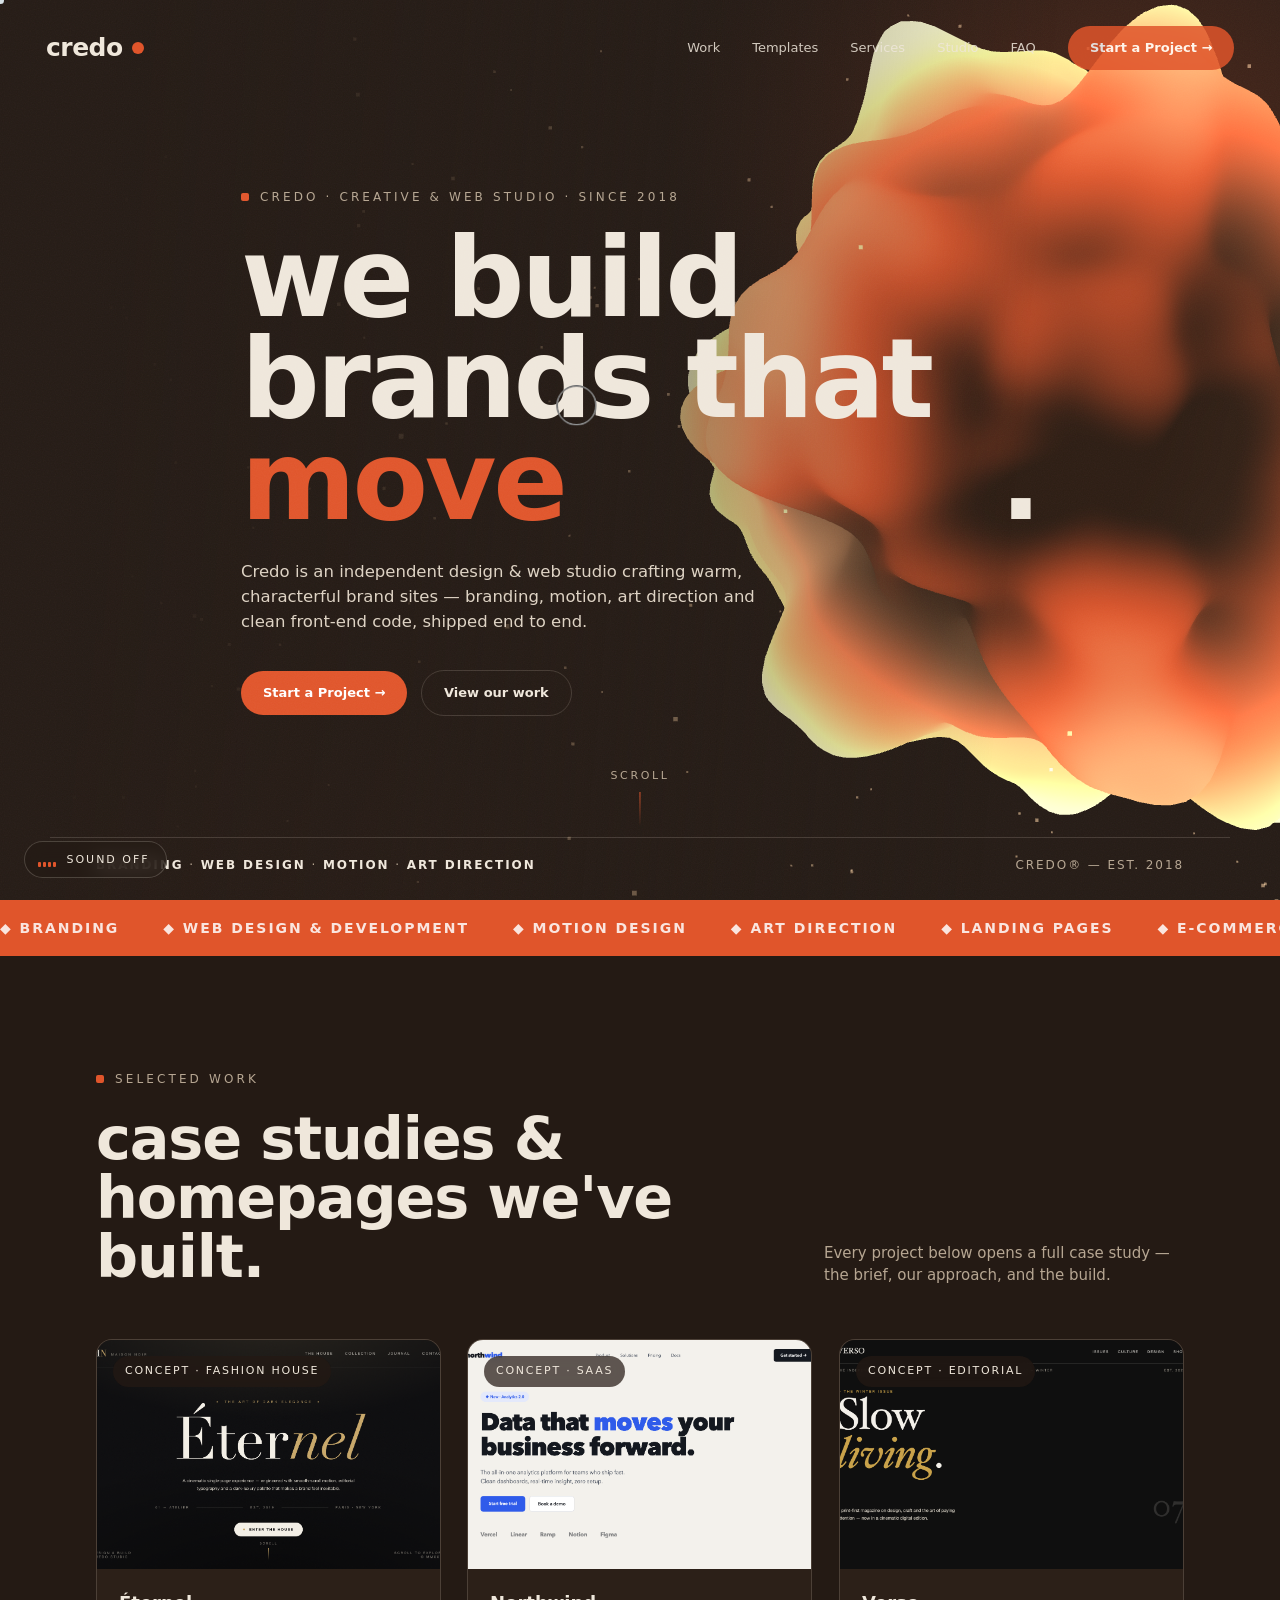
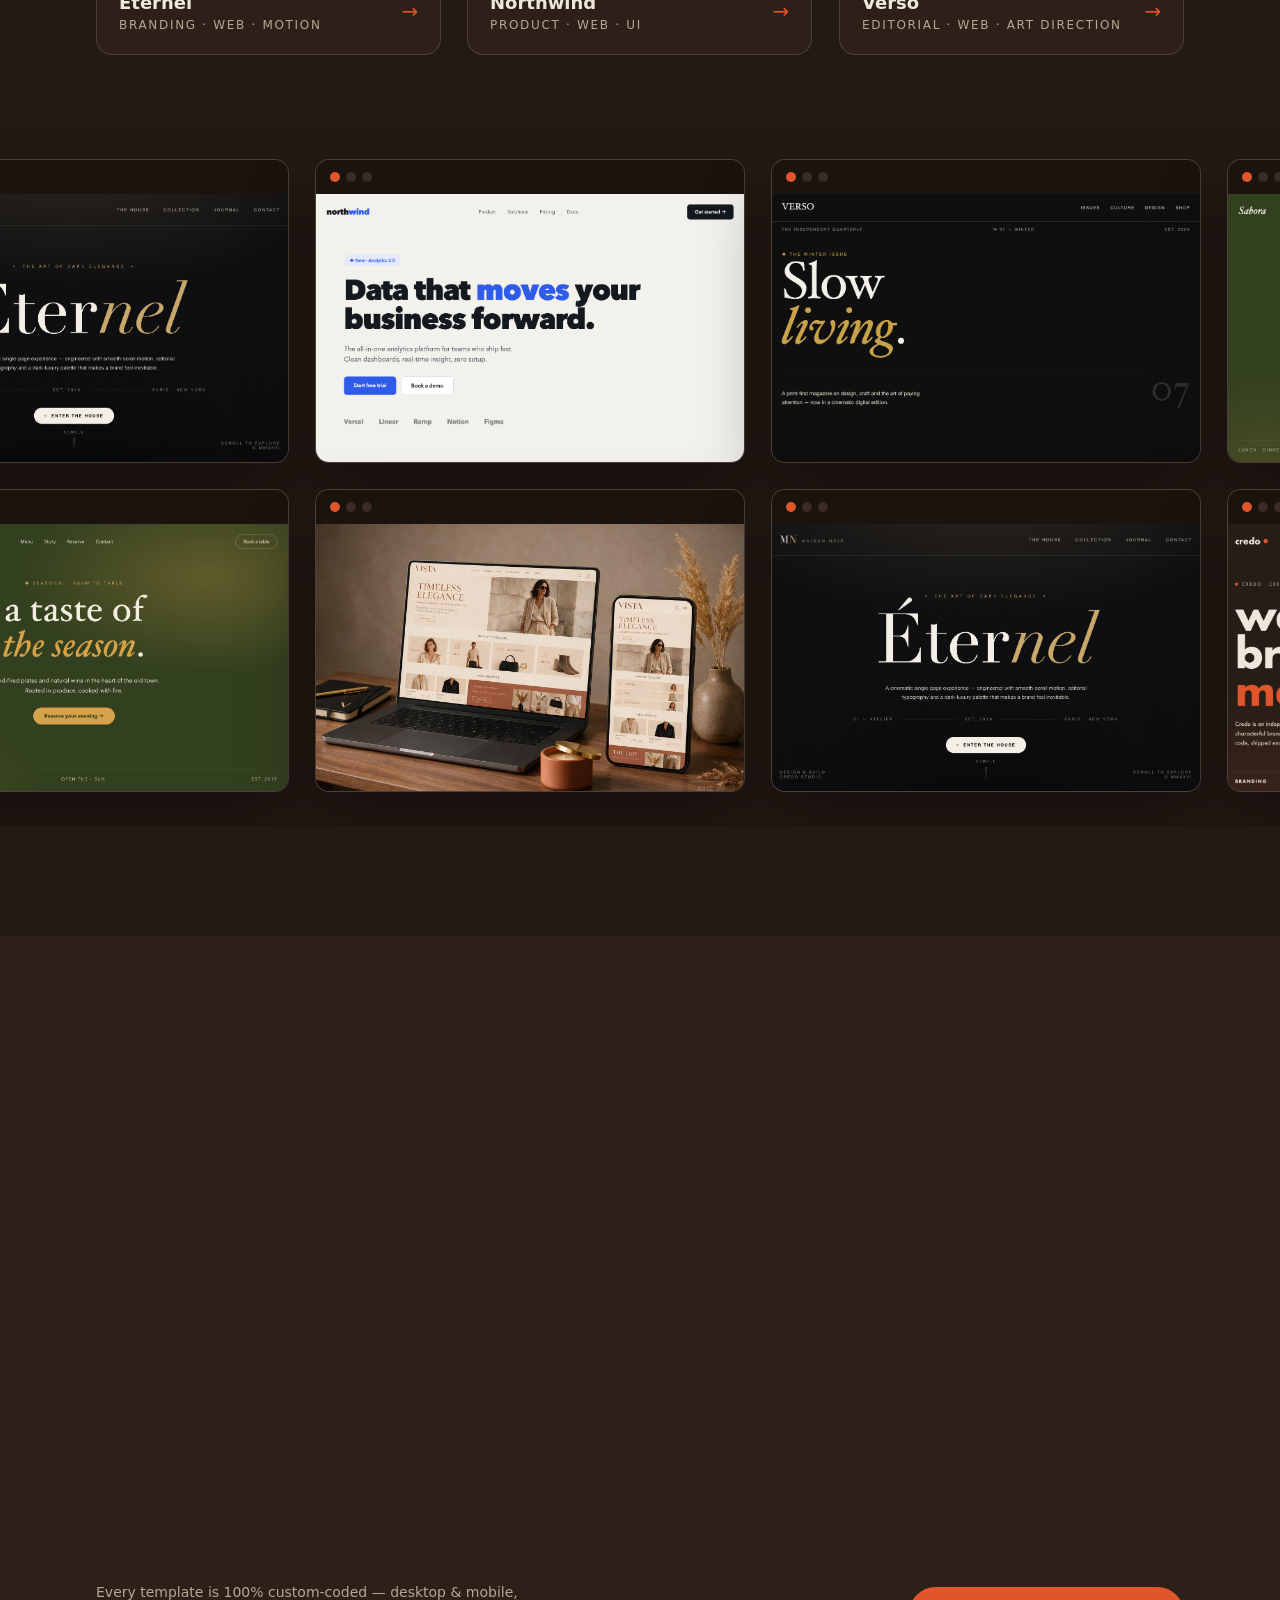
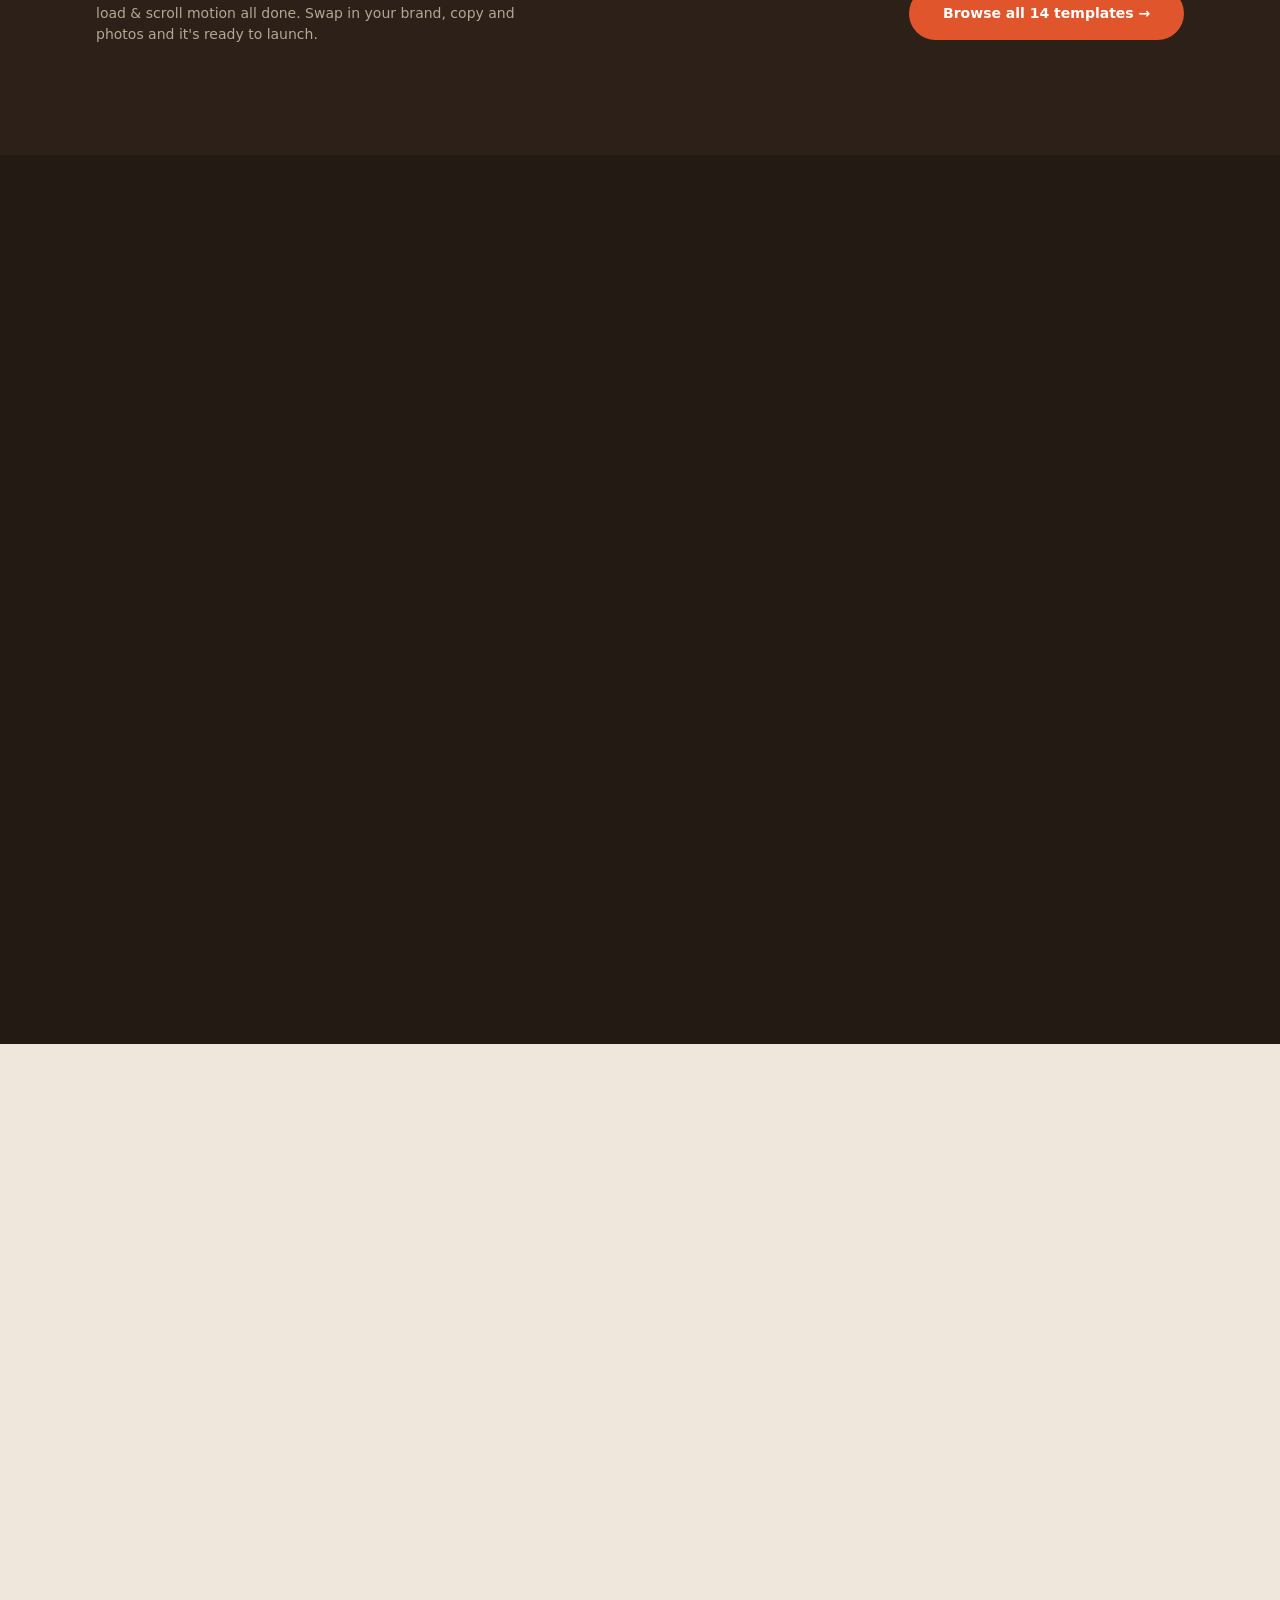
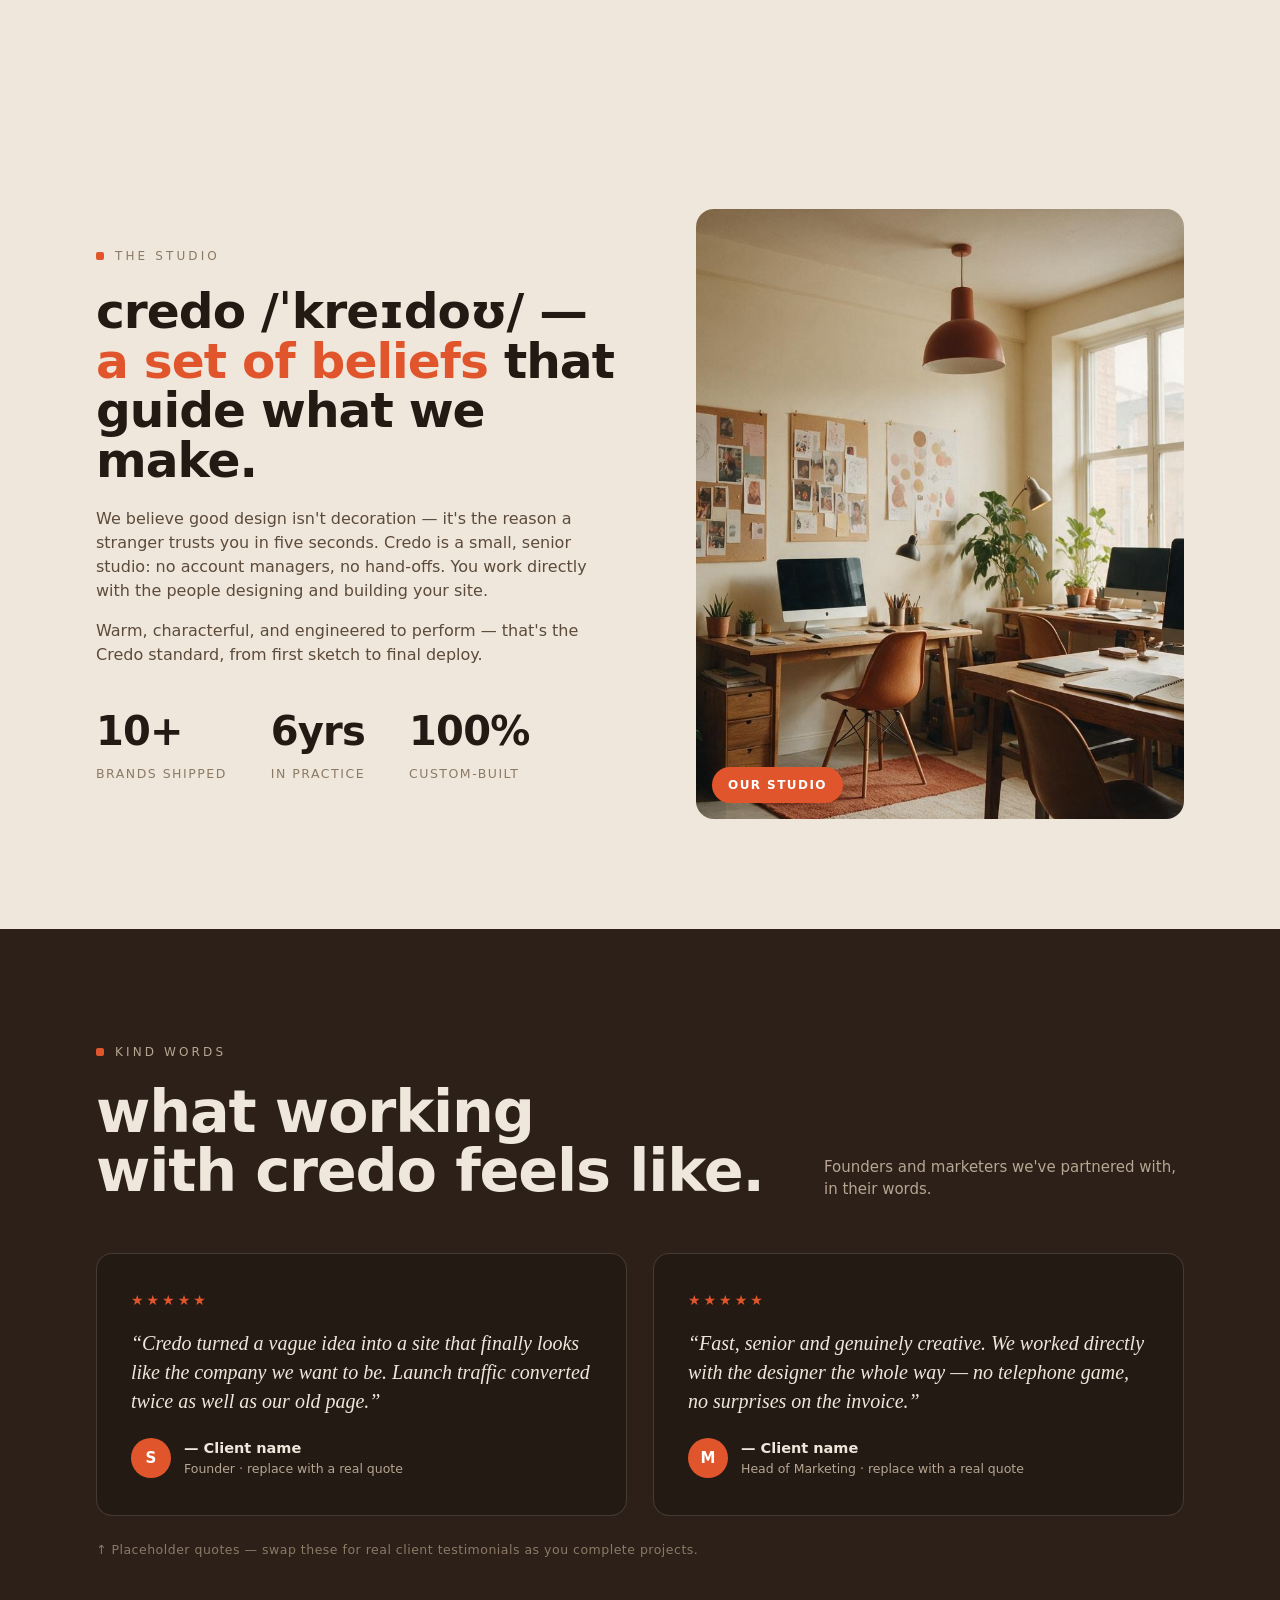
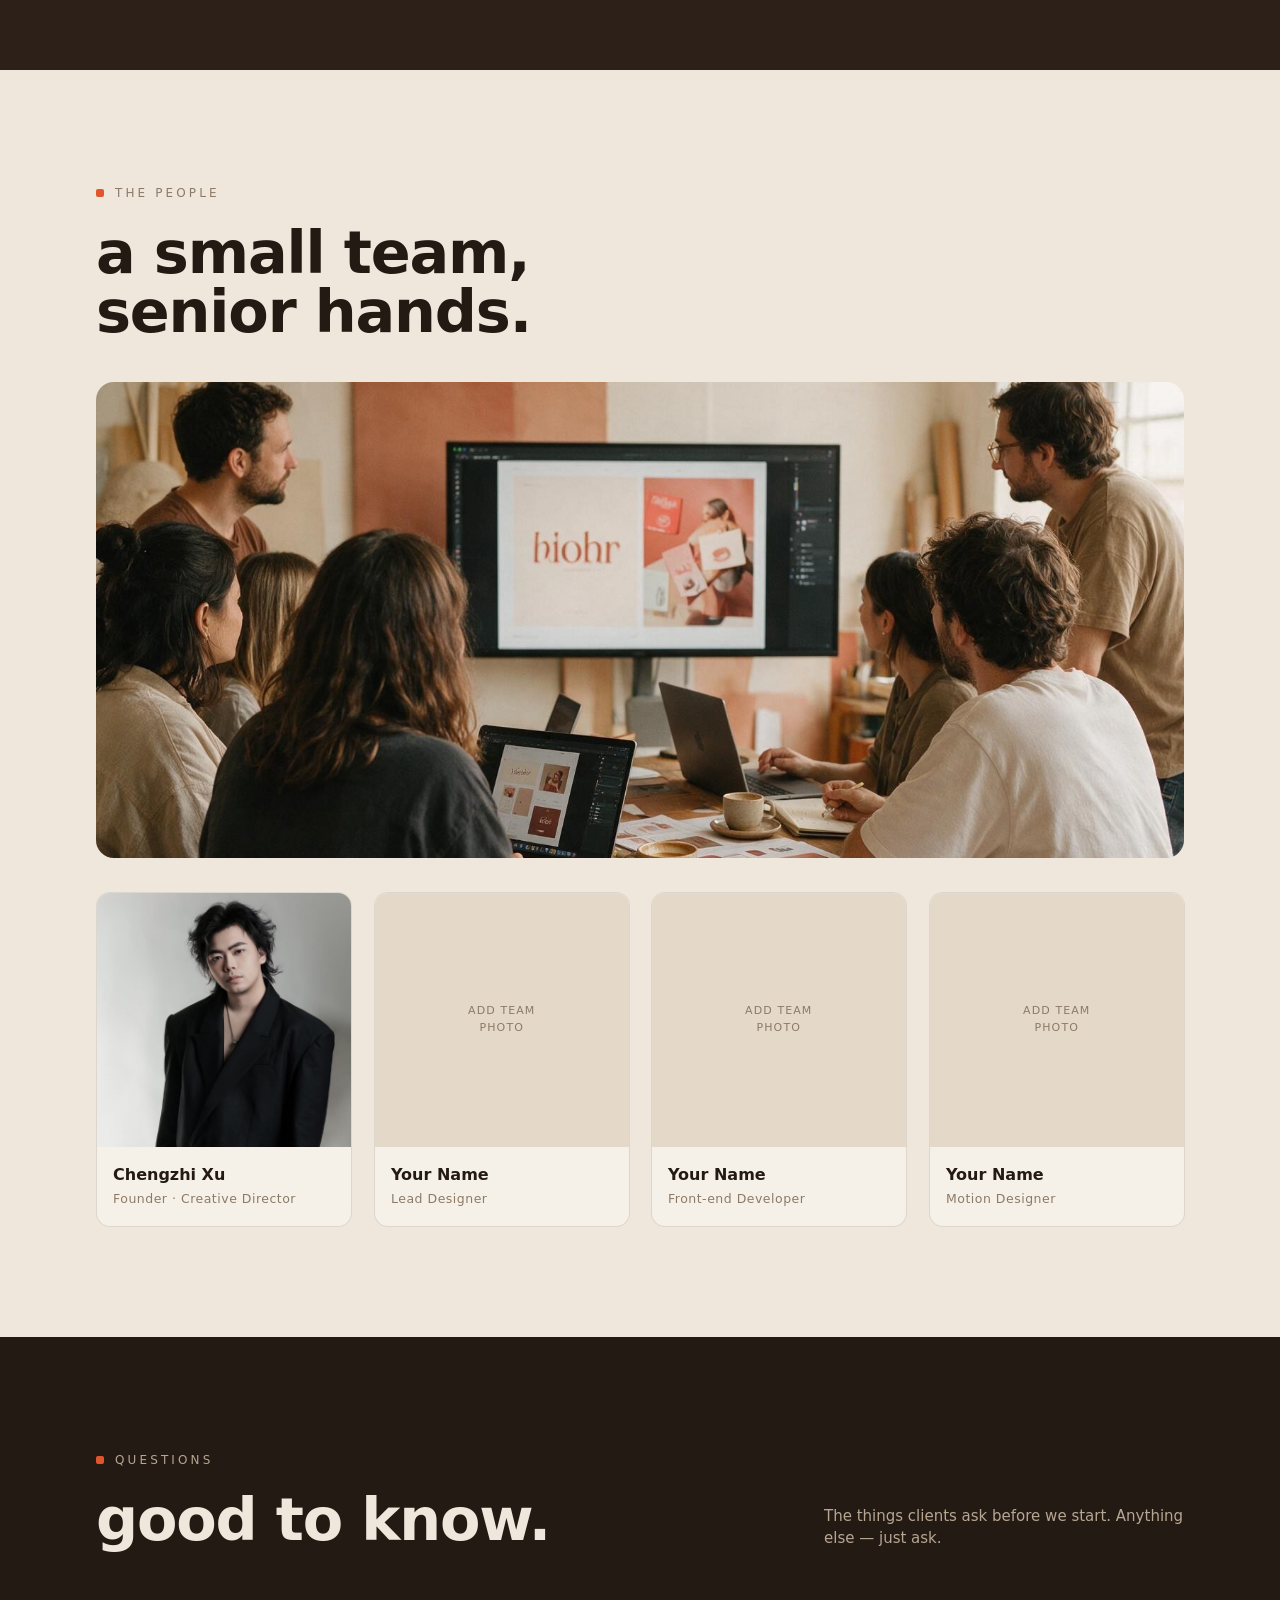
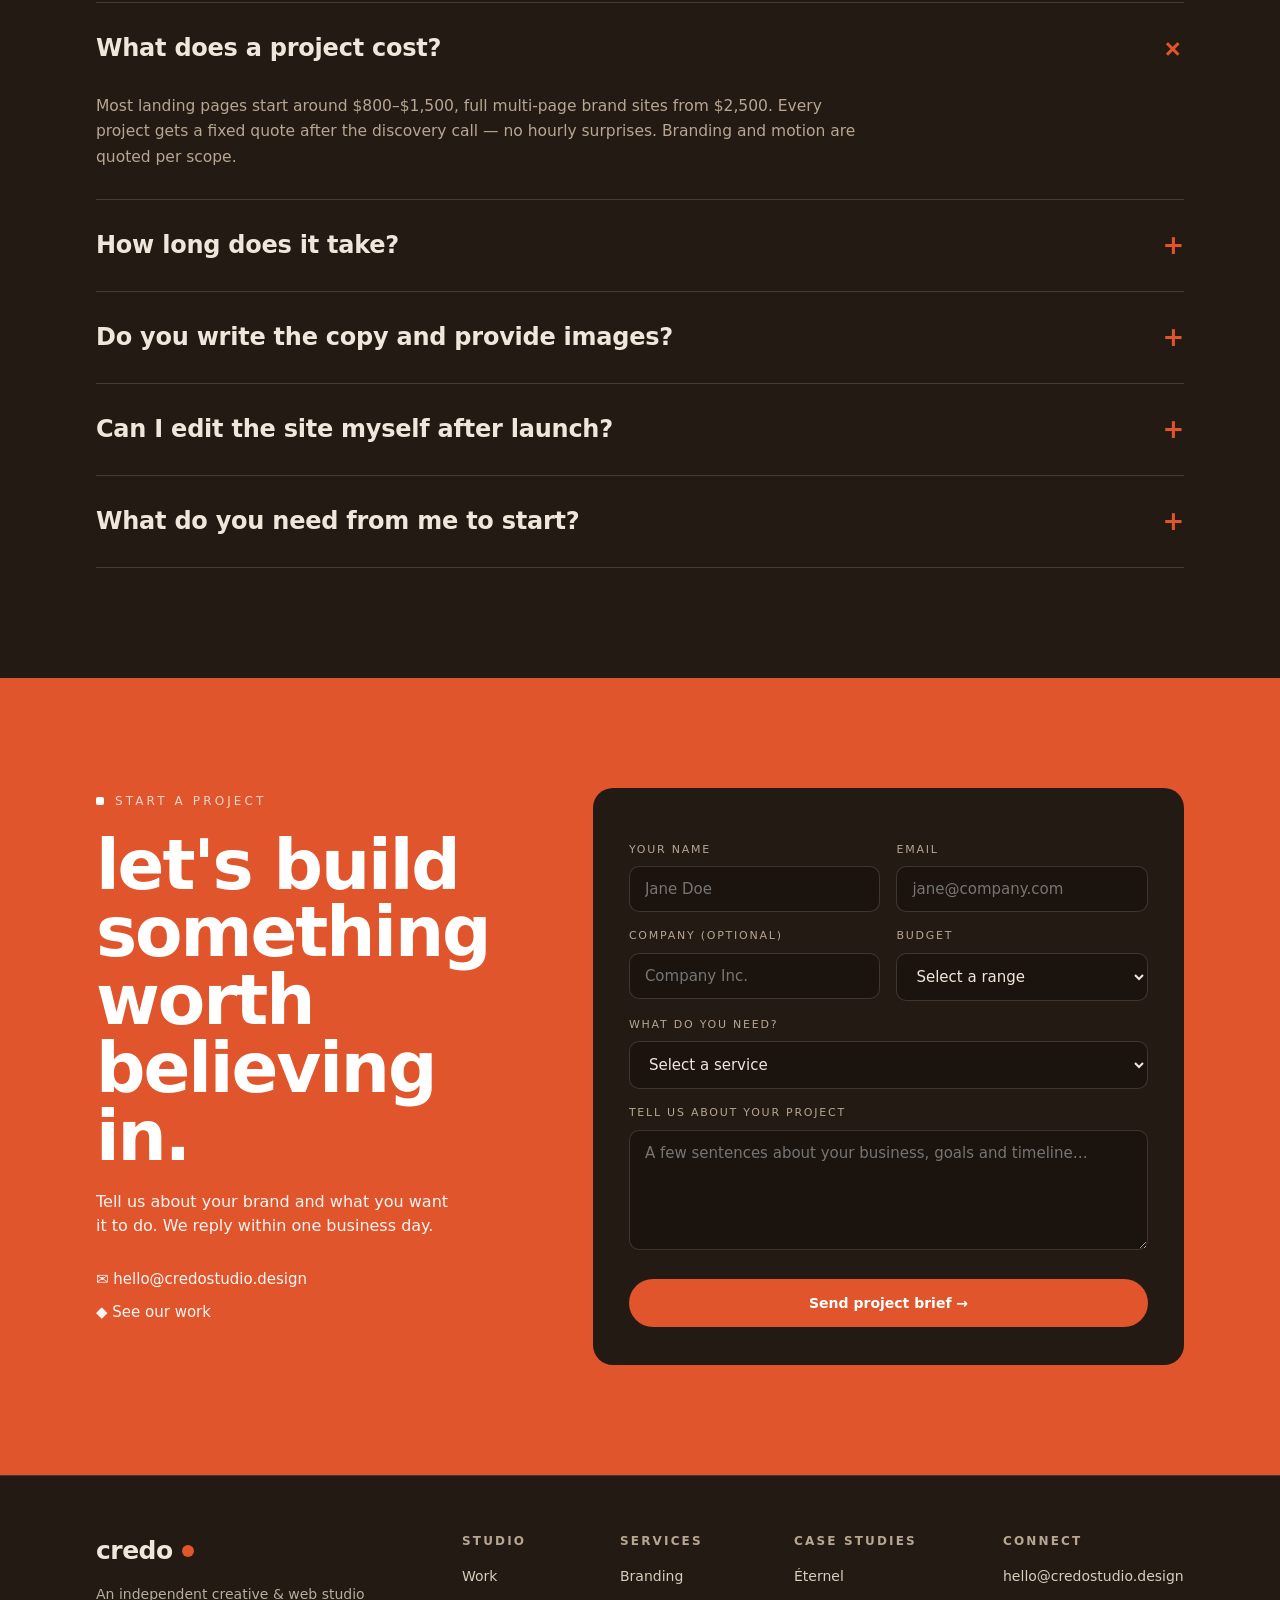
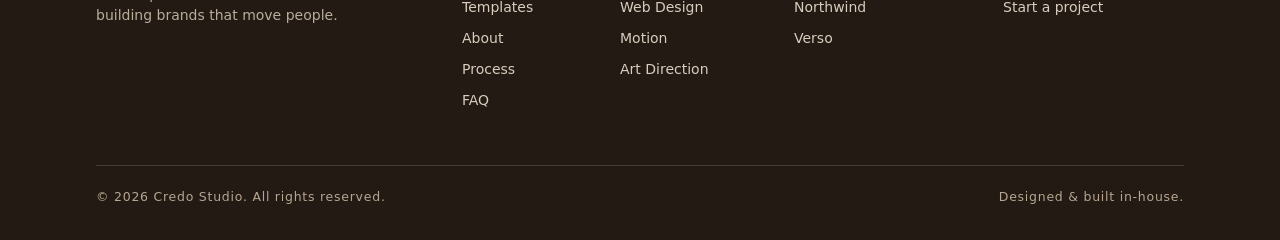
==== commit 732bcb46: "Add Templates library: nav link, homepage teaser, /templates gallery Co-Authored-By: Claude Opus 4.8" ====
--- a/index.html
+++ b/index.html
@@ -76,6 +76,24 @@
   .bcard .shot img{width:100%;height:100%;object-fit:cover;object-position:top; transition:transform .5s}
   .bcard:hover .shot img{transform:scale(1.05)}
 
+  /* ---------- TEMPLATES TEASER ---------- */
+  .templates{background:var(--brown2)}
+  .tmpl-grid{display:grid; grid-template-columns:repeat(4,1fr); gap:20px; margin-bottom:44px}
+  .tcardx{position:relative; border-radius:14px; overflow:hidden; background:var(--brown); border:1px solid var(--line);
+    display:block; transition:transform .4s ease, border-color .4s}
+  .tcardx:hover{transform:translateY(-6px); border-color:rgba(224,85,43,.6)}
+  .tcardx .bar{display:flex; gap:5px; padding:10px 12px; background:#1b130d; align-items:center}
+  .tcardx .bar i{width:8px;height:8px;border-radius:50%;background:#3a2c22}
+  .tcardx .bar i:first-child{background:var(--clay)}
+  .tcardx .ph{aspect-ratio:16/11; overflow:hidden}
+  .tcardx .ph img{width:100%;height:100%;object-fit:cover;object-position:top; transition:transform .6s ease}
+  .tcardx:hover .ph img{transform:scale(1.05)}
+  .tcardx .cap{padding:14px 16px}
+  .tcardx .cap .t{font-weight:700; font-size:16px}
+  .tcardx .cap .s{font-size:12px; color:var(--muted); margin-top:3px}
+  .templates .foot{display:flex; align-items:center; justify-content:space-between; gap:20px; flex-wrap:wrap}
+  .templates .foot .note{color:var(--muted); font-size:14px; max-width:440px}
+
   /* ---------- STUDIO / ABOUT ---------- */
   .studio{background:var(--cream); color:var(--brown)}
   .studio .eyebrow{color:var(--inkmuted)}
@@ -187,7 +205,7 @@
   <nav class="bar">
     <a href="#top" class="logo">credo<span class="d"></span></a>
     <div class="navlinks">
-      <a href="#work">Work</a><a href="#services">Services</a><a href="#process">Process</a>
+      <a href="#work">Work</a><a href="templates/">Templates</a><a href="#services">Services</a>
       <a href="#studio">Studio</a><a href="#faq">FAQ</a><a class="btn magnetic" href="#contact">Start a Project →</a>
     </div>
   </nav>
@@ -244,6 +262,39 @@
     <div class="ticker">
       <div class="tick-row r1"><div class="bcard"><div class="bar"><i></i><i></i><i></i></div><div class="shot"><img src="credo_assets/work_eternel.png" alt=""></div></div><div class="bcard"><div class="bar"><i></i><i></i><i></i></div><div class="shot"><img src="credo_assets/site_northwind.png" alt=""></div></div><div class="bcard"><div class="bar"><i></i><i></i><i></i></div><div class="shot"><img src="credo_assets/site_verso.png" alt=""></div></div><div class="bcard"><div class="bar"><i></i><i></i><i></i></div><div class="shot"><img src="credo_assets/site_sabora.png" alt=""></div></div><div class="bcard"><div class="bar"><i></i><i></i><i></i></div><div class="shot"><img src="credo_assets/site_credo.png" alt=""></div></div><div class="bcard"><div class="bar"><i></i><i></i><i></i></div><div class="shot"><img src="credo_assets/work_fashion.jpg" alt=""></div></div><div class="bcard"><div class="bar"><i></i><i></i><i></i></div><div class="shot"><img src="credo_assets/work_eternel.png" alt=""></div></div><div class="bcard"><div class="bar"><i></i><i></i><i></i></div><div class="shot"><img src="credo_assets/site_northwind.png" alt=""></div></div><div class="bcard"><div class="bar"><i></i><i></i><i></i></div><div class="shot"><img src="credo_assets/site_verso.png" alt=""></div></div><div class="bcard"><div class="bar"><i></i><i></i><i></i></div><div class="shot"><img src="credo_assets/site_sabora.png" alt=""></div></div><div class="bcard"><div class="bar"><i></i><i></i><i></i></div><div class="shot"><img src="credo_assets/site_credo.png" alt=""></div></div><div class="bcard"><div class="bar"><i></i><i></i><i></i></div><div class="shot"><img src="credo_assets/work_fashion.jpg" alt=""></div></div></div>
       <div class="tick-row r2"><div class="bcard"><div class="bar"><i></i><i></i><i></i></div><div class="shot"><img src="credo_assets/site_sabora.png" alt=""></div></div><div class="bcard"><div class="bar"><i></i><i></i><i></i></div><div class="shot"><img src="credo_assets/work_fashion.jpg" alt=""></div></div><div class="bcard"><div class="bar"><i></i><i></i><i></i></div><div class="shot"><img src="credo_assets/work_eternel.png" alt=""></div></div><div class="bcard"><div class="bar"><i></i><i></i><i></i></div><div class="shot"><img src="credo_assets/site_credo.png" alt=""></div></div><div class="bcard"><div class="bar"><i></i><i></i><i></i></div><div class="shot"><img src="credo_assets/site_verso.png" alt=""></div></div><div class="bcard"><div class="bar"><i></i><i></i><i></i></div><div class="shot"><img src="credo_assets/site_northwind.png" alt=""></div></div><div class="bcard"><div class="bar"><i></i><i></i><i></i></div><div class="shot"><img src="credo_assets/site_sabora.png" alt=""></div></div><div class="bcard"><div class="bar"><i></i><i></i><i></i></div><div class="shot"><img src="credo_assets/work_fashion.jpg" alt=""></div></div><div class="bcard"><div class="bar"><i></i><i></i><i></i></div><div class="shot"><img src="credo_assets/work_eternel.png" alt=""></div></div><div class="bcard"><div class="bar"><i></i><i></i><i></i></div><div class="shot"><img src="credo_assets/site_credo.png" alt=""></div></div><div class="bcard"><div class="bar"><i></i><i></i><i></i></div><div class="shot"><img src="credo_assets/site_verso.png" alt=""></div></div><div class="bcard"><div class="bar"><i></i><i></i><i></i></div><div class="shot"><img src="credo_assets/site_northwind.png" alt=""></div></div></div>
+    </div>
+  </section>
+
+  <!-- TEMPLATES TEASER -->
+  <section class="templates pad" id="templates">
+    <div class="wrap">
+      <div class="sechead">
+        <div><div class="eyebrow"><span class="sq"></span>Start from a template</div>
+          <h2>a library of<br>ready-to-brand sites.</h2></div>
+        <p>Fourteen fully-built, animated templates — brands, factories, shops and launches. Preview any of them live, pick one, and we make it yours.</p>
+      </div>
+      <div class="tmpl-grid">
+        <a class="tcardx" href="templates/mora/" data-reveal>
+          <div class="bar"><i></i><i></i><i></i></div><div class="ph"><img src="templates/mora_thumb_d.jpg" alt="MŌRA template"></div>
+          <div class="cap"><div class="t">MŌRA</div><div class="s">Brand site · Skincare</div></div>
+        </a>
+        <a class="tcardx" href="templates/nauta/" data-reveal>
+          <div class="bar"><i></i><i></i><i></i></div><div class="ph"><img src="templates/nauta_thumb_d.jpg" alt="NAUTA template"></div>
+          <div class="cap"><div class="t">NAUTA°</div><div class="s">Brand site · Tech hardware</div></div>
+        </a>
+        <a class="tcardx" href="templates/summit/" data-reveal>
+          <div class="bar"><i></i><i></i><i></i></div><div class="ph"><img src="templates/summit_thumb_d.jpg" alt="Summit template"></div>
+          <div class="cap"><div class="t">Summit</div><div class="s">Factory · Outdoor gear</div></div>
+        </a>
+        <a class="tcardx" href="templates/sera/" data-reveal>
+          <div class="bar"><i></i><i></i><i></i></div><div class="ph"><img src="templates/sera_thumb_d.jpg" alt="SÉRA template"></div>
+          <div class="cap"><div class="t">SÉRA°</div><div class="s">E-commerce · Fashion</div></div>
+        </a>
+      </div>
+      <div class="foot">
+        <p class="note">Every template is 100% custom-coded — desktop &amp; mobile, load &amp; scroll motion all done. Swap in your brand, copy and photos and it's ready to launch.</p>
+        <a class="btn big magnetic" href="templates/">Browse all 14 templates →</a>
+      </div>
     </div>
   </section>
 
@@ -409,7 +460,7 @@
           <a href="#top" class="logo" style="margin-bottom:14px">credo<span class="d"></span></a>
           <p style="color:#b9ad9c;font-size:14px">An independent creative &amp; web studio building brands that move people.</p>
         </div>
-        <div class="fcol"><h4>Studio</h4><a href="#work">Work</a><a href="#studio">About</a><a href="#process">Process</a><a href="#team">Team</a><a href="#faq">FAQ</a></div>
+        <div class="fcol"><h4>Studio</h4><a href="#work">Work</a><a href="templates/">Templates</a><a href="#studio">About</a><a href="#process">Process</a><a href="#faq">FAQ</a></div>
         <div class="fcol"><h4>Services</h4><a href="#services">Branding</a><a href="#services">Web Design</a><a href="#services">Motion</a><a href="#services">Art Direction</a></div>
         <div class="fcol"><h4>Case studies</h4><a href="work/eternel.html">Éternel</a><a href="work/northwind.html">Northwind</a><a href="work/verso.html">Verso</a></div>
         <div class="fcol"><h4>Connect</h4><a href="mailto:hello@credostudio.design">hello@credostudio.design</a><a href="#contact">Start a project</a></div>
